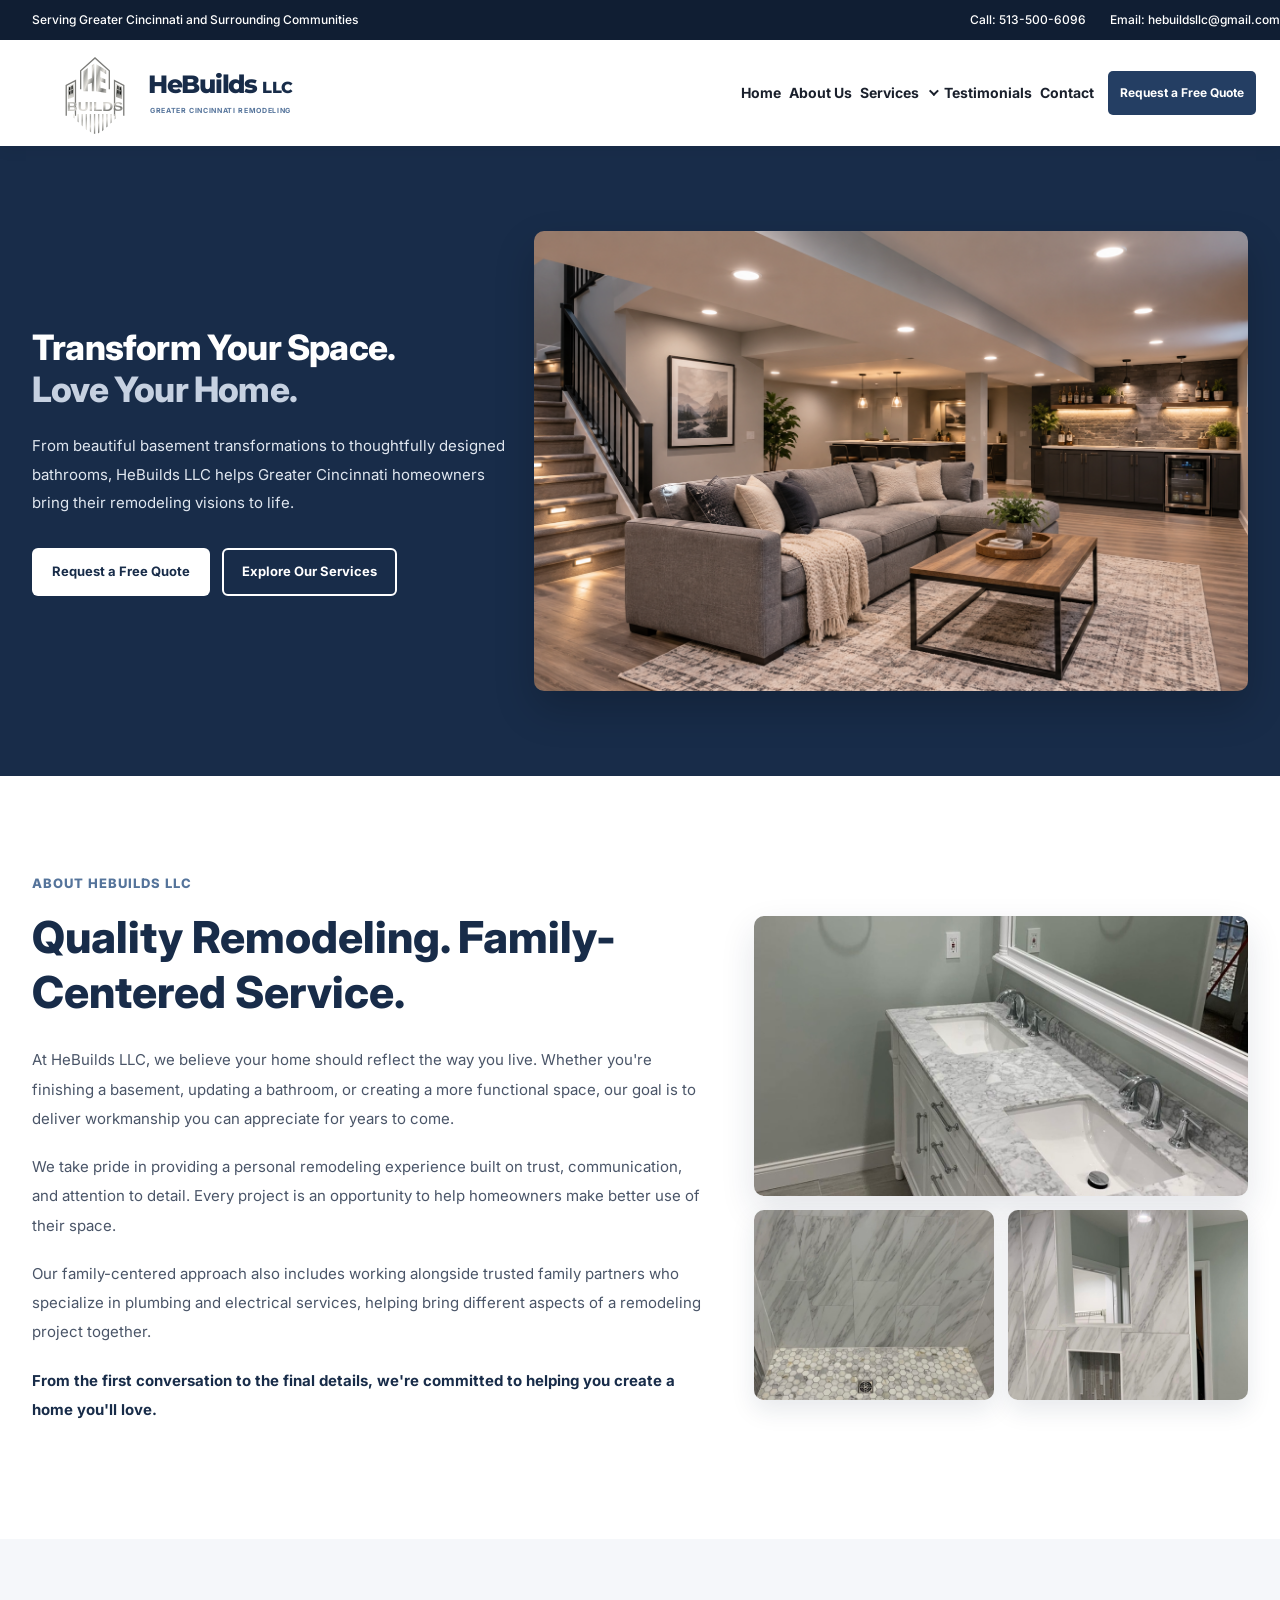
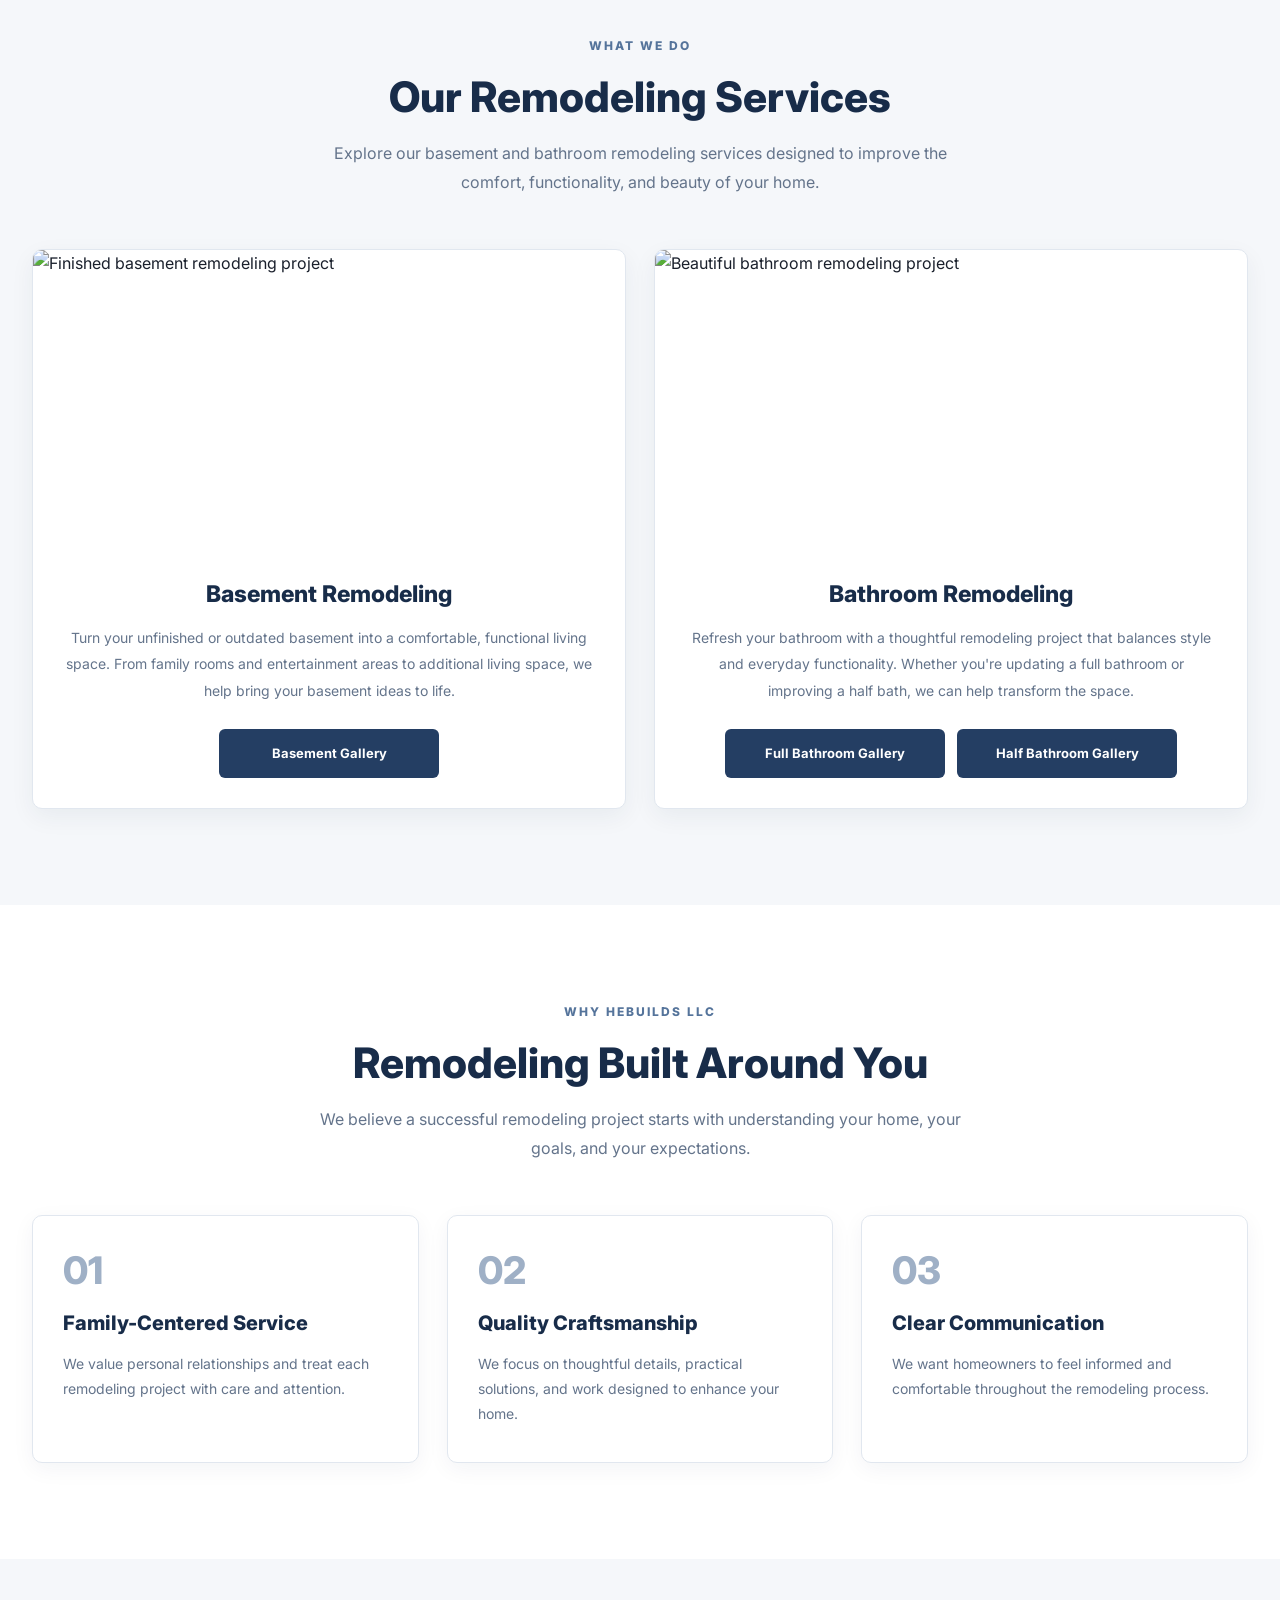
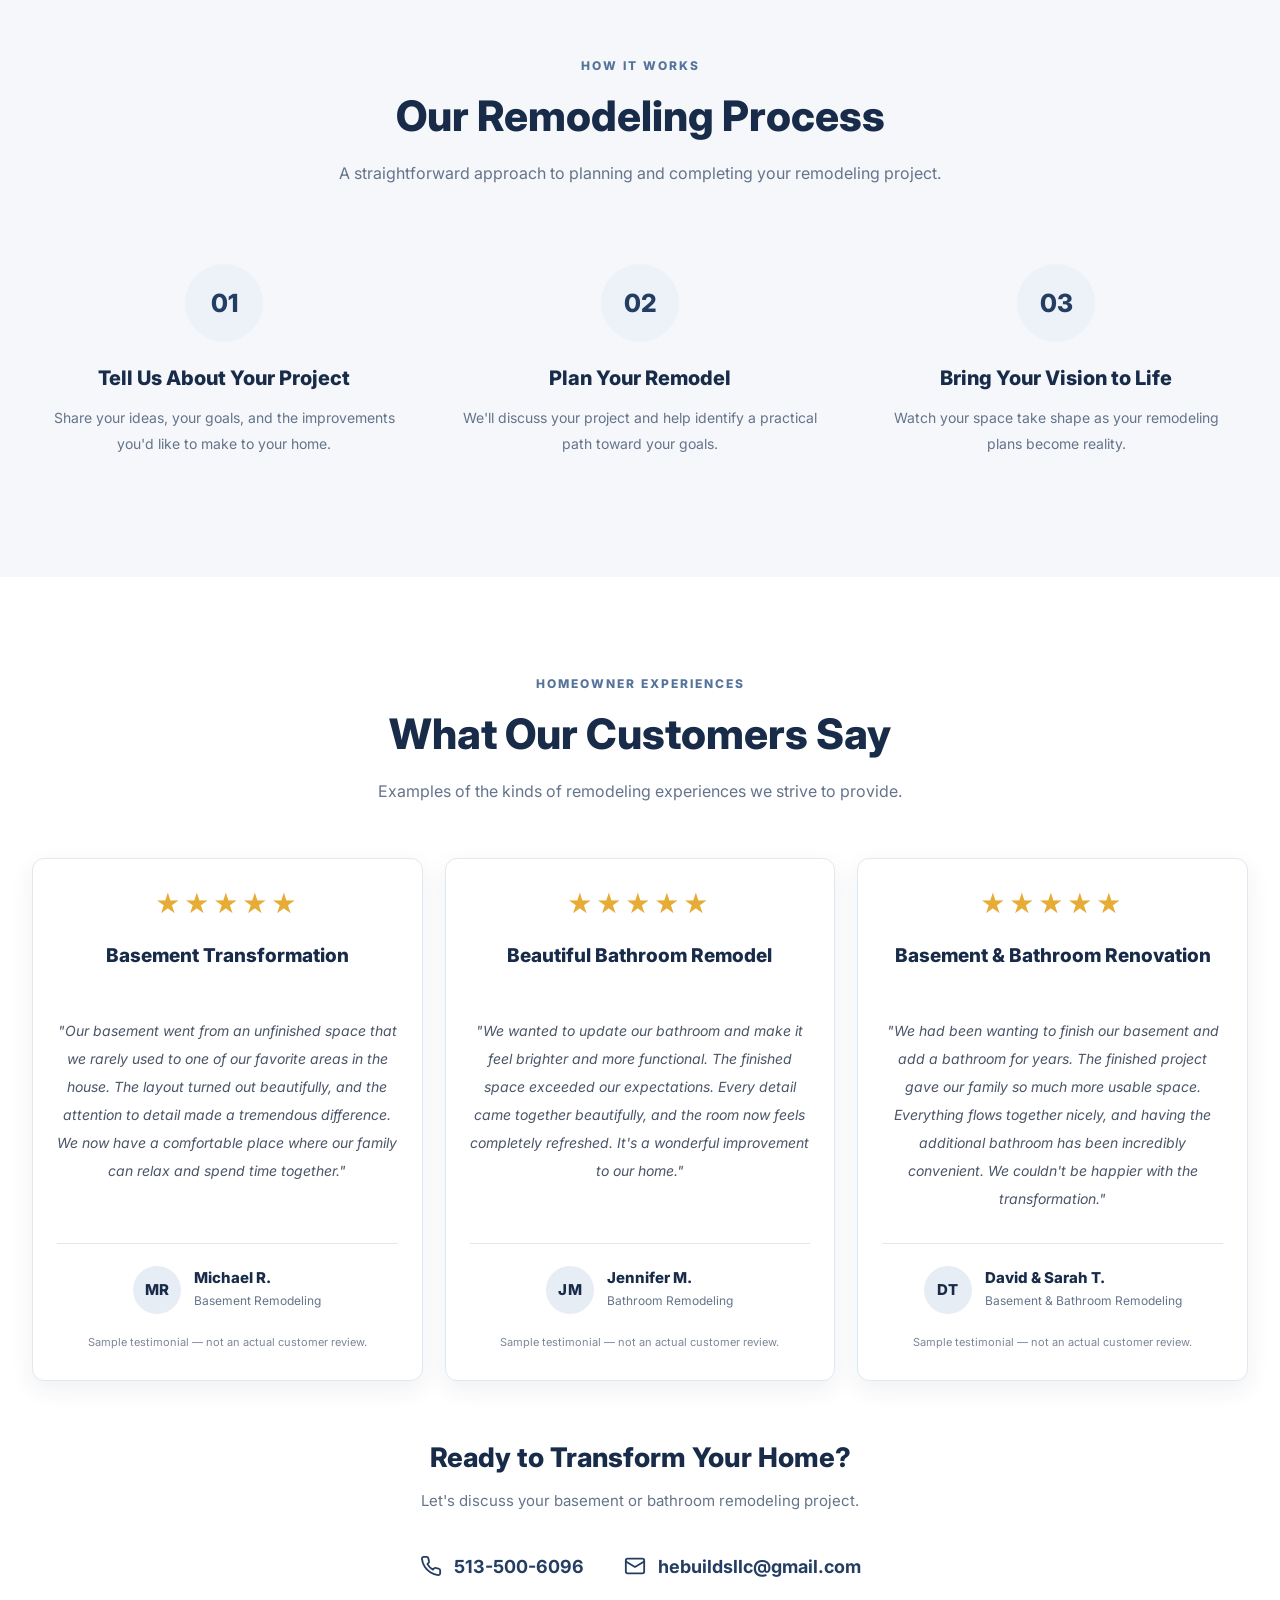
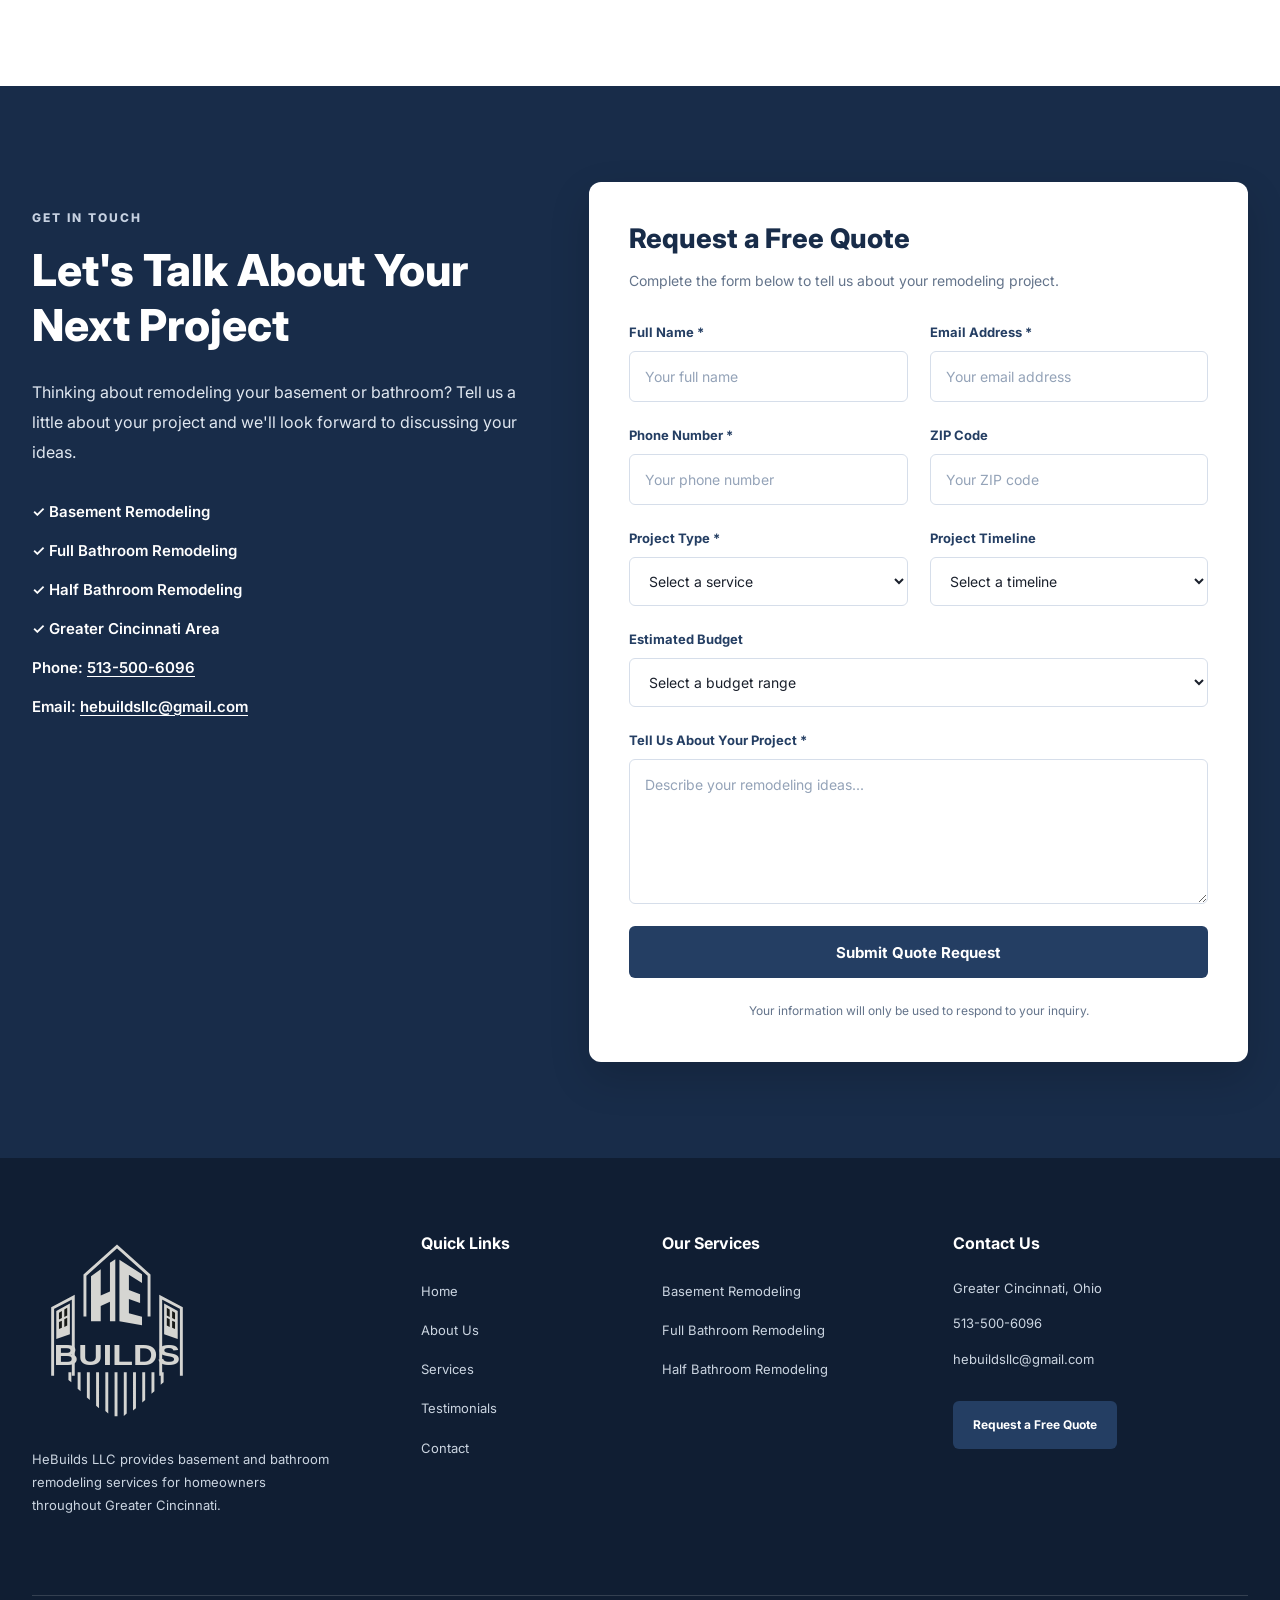
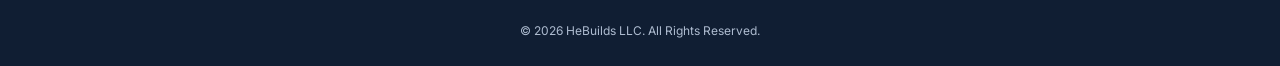
==== index.html @ 562cca17 "initial save for hebuilds llc" ====
<!doctype html>
<html lang="en">
  <head>
    <meta charset="UTF-8" />
    <meta name="viewport" content="width=device-width, initial-scale=1.0" />

    <meta
      name="description"
      content="HeBuilds LLC provides basement remodeling, bathroom remodeling, and home improvement services throughout Greater Cincinnati."
    />

    <title>HeBuilds LLC | Greater Cincinnati Remodeling</title>

    <link rel="stylesheet" href="style.css" />
    <script src="script.js" defer></script>

    <style>
      /* TOP BAR CONTACT INFORMATION */

      .topbar__contact {
        display: flex;
        align-items: center;
        justify-content: flex-end;
        gap: 24px;
        flex-wrap: wrap;
        margin-right: -32px;
      }

      .topbar__contact a {
        color: inherit;
        text-decoration: none;
        white-space: nowrap;
      }

      .topbar__contact a:hover {
        text-decoration: underline;
      }

      @media (max-width: 640px) {
        .topbar__contact {
          justify-content: center;
          gap: 8px 18px;
          margin-right: 0;
        }
      }
    </style>
  </head>

  <body>
    <!-- ========================================
       TOP INFORMATION BAR
    ======================================== -->

    <div class="topbar">
      <div class="row topbar__row">
        <p>Serving Greater Cincinnati and Surrounding Communities</p>

        <div class="topbar__contact">
          <a href="tel:5135006096"> Call: 513-500-6096 </a>

          <a href="mailto:hebuildsllc@gmail.com">
            Email: hebuildsllc@gmail.com
          </a>
        </div>
      </div>
    </div>

    <!-- ========================================
       NAVIGATION
    ======================================== -->

    <section id="landing">
      <nav class="navbar">
        <div class="row nav__row">
          <!-- COMPANY BRANDING -->

          <a
            href="index.html"
            class="nav__brand"
            aria-label="HeBuilds LLC home"
          >
            <img
              class="nav__logo"
              src="assets/logo-metallic.svg"
              alt="HeBuilds LLC logo"
            />

            <span class="nav__brand-text">
              <span class="nav__brand-name">
                HeBuilds
                <span class="nav__brand-llc">LLC</span>
              </span>

              <span class="nav__brand-tagline">
                GREATER CINCINNATI REMODELING
              </span>
            </span>
          </a>

          <!-- DESKTOP LINKS -->

          <ul class="nav__link--list">
            <li class="nav__item">
              <a href="index.html" class="nav__link">Home</a>
            </li>

            <li class="nav__item">
              <a href="about.html" class="nav__link">About Us</a>
            </li>

            <li class="nav__item nav__item--dropdown">
              <a href="index.html#services" class="nav__link">
                Services
                <span class="dropdown__arrow"></span>
              </a>

              <ul class="dropdown__menu">
                <li>
                  <a href="basement.html">Basement Remodeling</a>
                </li>
                <li>
                  <a href="fullbath.html">Full Bathroom Remodeling</a>
                </li>
                <li>
                  <a href="halfbath.html">Half Bathroom Remodeling</a>
                </li>
              </ul>
            </li>

            <li class="nav__item">
              <a href="index.html#testimonials" class="nav__link">
                Testimonials
              </a>
            </li>

            <li class="nav__item">
              <a href="index.html#quote" class="nav__link"> Contact </a>
            </li>

            <li class="nav__item">
              <a href="index.html#quote" class="nav__quote">
                Request a Free Quote
              </a>
            </li>
          </ul>

          <!-- MOBILE MENU BUTTON -->

          <button
            class="btn__menu"
            type="button"
            onclick="openMenu()"
            aria-label="Open navigation menu"
            aria-controls="mobile-menu"
            aria-expanded="false"
          >
            <svg
              xmlns="http://www.w3.org/2000/svg"
              width="28"
              height="28"
              viewBox="0 0 24 24"
              fill="none"
              stroke="currentColor"
              stroke-width="2"
              stroke-linecap="round"
              stroke-linejoin="round"
            >
              <line x1="3" y1="6" x2="21" y2="6"></line>
              <line x1="3" y1="12" x2="21" y2="12"></line>
              <line x1="3" y1="18" x2="21" y2="18"></line>
            </svg>
          </button>
        </div>
      </nav>

      <!-- MOBILE NAVIGATION -->

      <div class="modal" id="mobile-menu">
        <button
          class="btn__menu btn__menu--close"
          type="button"
          onclick="closeMenu()"
          aria-label="Close navigation menu"
        >
          &times;
        </button>

        <div class="modal__links">
          <a href="index.html" class="modal__link" onclick="closeMenu()">
            Home
          </a>

          <a href="about.html" class="modal__link" onclick="closeMenu()">
            About Us
          </a>

          <details class="mobile__dropdown">
            <summary class="modal__link">Services</summary>

            <div class="mobile__submenu">
              <a href="basement.html" onclick="closeMenu()">
                Basement Remodeling
              </a>

              <a href="fullbath.html" onclick="closeMenu()">
                Full Bathroom Remodeling
              </a>

              <a href="halfbath.html" onclick="closeMenu()">
                Half Bathroom Remodeling
              </a>
            </div>
          </details>

          <a
            href="index.html#testimonials"
            class="modal__link"
            onclick="closeMenu()"
          >
            Testimonials
          </a>

          <a href="index.html#quote" class="modal__link" onclick="closeMenu()">
            Contact
          </a>

          <a
            href="index.html#quote"
            class="modal__link modal__link--primary"
            onclick="closeMenu()"
          >
            Request a Free Quote
          </a>
        </div>
      </div>
    </section>

    <main>
      <!-- ========================================
         HERO SECTION
      ======================================== -->

      <section class="hero">
        <div class="container">
          <div class="row hero__row">
            <div class="hero__content">
              <div class="hero__identity">
                <h1>
                  Transform Your Space.
                  <span>Love Your Home.</span>
                </h1>
              </div>

              <p class="hero__description">
                From beautiful basement transformations to thoughtfully designed
                bathrooms, HeBuilds LLC helps Greater Cincinnati homeowners
                bring their remodeling visions to life.
              </p>

              <div class="hero__actions">
                <a href="#quote" class="button button--light">
                  Request a Free Quote
                </a>

                <a href="#services" class="button button--outline-light">
                  Explore Our Services
                </a>
              </div>
            </div>

            <div class="hero__image">
              <img
                src="assets/hero.png"
                alt="Beautifully finished basement with comfortable seating and modern features"
                fetchpriority="high"
              />
            </div>
          </div>
        </div>
      </section>

      <!-- ========================================
         ABOUT US SECTION
      ======================================== -->

      <section id="about" class="about">
        <div class="container">
          <div class="row about__row">
            <div class="about__content">
              <p class="about__subtitle">ABOUT HEBUILDS LLC</p>

              <h2 class="about__title">
                Quality Remodeling. Family-Centered Service.
              </h2>

              <p>
                At HeBuilds LLC, we believe your home should reflect the way you
                live. Whether you're finishing a basement, updating a bathroom,
                or creating a more functional space, our goal is to deliver
                workmanship you can appreciate for years to come.
              </p>

              <p>
                We take pride in providing a personal remodeling experience
                built on trust, communication, and attention to detail. Every
                project is an opportunity to help homeowners make better use of
                their space.
              </p>

              <p>
                Our family-centered approach also includes working alongside
                trusted family partners who specialize in plumbing and
                electrical services, helping bring different aspects of a
                remodeling project together.
              </p>

              <p class="about__closing">
                <strong>
                  From the first conversation to the final details, we're
                  committed to helping you create a home you'll love.
                </strong>
              </p>
            </div>

            <!-- THREE BATHROOM PHOTOS -->

            <div class="about__media">
              <div class="about__image--top">
                <img
                  src="assets/full-bathroom/IMG_2657.PNG"
                  alt="HeBuilds LLC bathroom remodeling project, main view"
                  loading="lazy"
                />
              </div>

              <div class="about__image--bottom">
                <img
                  src="assets/full-bathroom/IMG_2659.PNG"
                  alt="HeBuilds LLC bathroom remodeling project, second view"
                  loading="lazy"
                />

                <img
                  src="assets/full-bathroom/IMG_2660.PNG"
                  alt="HeBuilds LLC bathroom remodeling project, third view"
                  loading="lazy"
                />
              </div>
            </div>
          </div>
        </div>
      </section>

      <!-- ========================================
         SERVICES SECTION
      ======================================== -->

      <section id="services" class="services section--light">
        <div class="container">
          <div class="row">
            <div class="section__heading">
              <p class="section__eyebrow">WHAT WE DO</p>

              <h2>Our Remodeling Services</h2>

              <p>
                Explore our basement and bathroom remodeling services designed
                to improve the comfort, functionality, and beauty of your home.
              </p>
            </div>

            <div class="services__grid">
              <!-- BASEMENT REMODELING -->

              <article class="service__card">
                <img
                  src="assets/basement/img_9451.jpeg"
                  alt="Finished basement remodeling project"
                  loading="lazy"
                />

                <div class="service__card--content">
                  <h3>Basement Remodeling</h3>

                  <p>
                    Turn your unfinished or outdated basement into a
                    comfortable, functional living space. From family rooms and
                    entertainment areas to additional living space, we help
                    bring your basement ideas to life.
                  </p>

                  <div class="service__buttons">
                    <a href="basement.html" class="button button--primary">
                      Basement Gallery
                    </a>
                  </div>
                </div>
              </article>

              <!-- BATHROOM REMODELING -->

              <article class="service__card">
                <img
                  src="assets/full-bathroom/img_0151.jpg"
                  alt="Beautiful bathroom remodeling project"
                  loading="lazy"
                />

                <div class="service__card--content">
                  <h3>Bathroom Remodeling</h3>

                  <p>
                    Refresh your bathroom with a thoughtful remodeling project
                    that balances style and everyday functionality. Whether
                    you're updating a full bathroom or improving a half bath, we
                    can help transform the space.
                  </p>

                  <div class="service__buttons">
                    <a href="fullbath.html" class="button button--primary">
                      Full Bathroom Gallery
                    </a>

                    <a href="halfbath.html" class="button button--primary">
                      Half Bathroom Gallery
                    </a>
                  </div>
                </div>
              </article>
            </div>
          </div>
        </div>
      </section>

      <!-- ========================================
         WHY CHOOSE US
      ======================================== -->

      <section class="benefits">
        <div class="container">
          <div class="row">
            <div class="section__heading">
              <p class="section__eyebrow">WHY HEBUILDS LLC</p>

              <h2>Remodeling Built Around You</h2>

              <p>
                We believe a successful remodeling project starts with
                understanding your home, your goals, and your expectations.
              </p>
            </div>

            <div class="benefits__grid">
              <article class="benefit__card">
                <div class="benefit__number">01</div>

                <h3>Family-Centered Service</h3>

                <p>
                  We value personal relationships and treat each remodeling
                  project with care and attention.
                </p>
              </article>

              <article class="benefit__card">
                <div class="benefit__number">02</div>

                <h3>Quality Craftsmanship</h3>

                <p>
                  We focus on thoughtful details, practical solutions, and work
                  designed to enhance your home.
                </p>
              </article>

              <article class="benefit__card">
                <div class="benefit__number">03</div>

                <h3>Clear Communication</h3>

                <p>
                  We want homeowners to feel informed and comfortable throughout
                  the remodeling process.
                </p>
              </article>
            </div>
          </div>
        </div>
      </section>

      <!-- ========================================
         OUR PROCESS
      ======================================== -->

      <section class="process section--light">
        <div class="container">
          <div class="row">
            <div class="section__heading">
              <p class="section__eyebrow">HOW IT WORKS</p>

              <h2>Our Remodeling Process</h2>

              <p>
                A straightforward approach to planning and completing your
                remodeling project.
              </p>
            </div>

            <div class="process__grid">
              <article class="process__step">
                <div class="process__number">01</div>

                <h3>Tell Us About Your Project</h3>

                <p>
                  Share your ideas, your goals, and the improvements you'd like
                  to make to your home.
                </p>
              </article>

              <article class="process__step">
                <div class="process__number">02</div>

                <h3>Plan Your Remodel</h3>

                <p>
                  We'll discuss your project and help identify a practical path
                  toward your goals.
                </p>
              </article>

              <article class="process__step">
                <div class="process__number">03</div>

                <h3>Bring Your Vision to Life</h3>

                <p>
                  Watch your space take shape as your remodeling plans become
                  reality.
                </p>
              </article>
            </div>
          </div>
        </div>
      </section>

      <!-- ========================================
         TESTIMONIALS
      ======================================== -->

      <section id="testimonials" class="testimonials">
        <div class="container">
          <div class="row">
            <div class="section__heading">
              <p class="section__eyebrow">HOMEOWNER EXPERIENCES</p>

              <h2>What Our Customers Say</h2>

              <p>
                Examples of the kinds of remodeling experiences we strive to
                provide.
              </p>
            </div>

            <div class="testimonials__grid">
              <!-- BASEMENT TESTIMONIAL -->

              <article class="testimonial__card">
                <div class="testimonial__stars" aria-label="Five stars">
                  ★★★★★
                </div>

                <h3>Basement Transformation</h3>

                <p class="testimonial__quote">
                  "Our basement went from an unfinished space that we rarely
                  used to one of our favorite areas in the house. The layout
                  turned out beautifully, and the attention to detail made a
                  tremendous difference. We now have a comfortable place where
                  our family can relax and spend time together."
                </p>

                <div class="testimonial__customer">
                  <div class="testimonial__avatar">MR</div>

                  <div class="testimonial__customer-info">
                    <h4>Michael R.</h4>
                    <p>Basement Remodeling</p>
                  </div>
                </div>

                <p class="testimonial__disclaimer">
                  Sample testimonial — not an actual customer review.
                </p>
              </article>

              <!-- BATHROOM TESTIMONIAL -->

              <article class="testimonial__card">
                <div class="testimonial__stars" aria-label="Five stars">
                  ★★★★★
                </div>

                <h3>Beautiful Bathroom Remodel</h3>

                <p class="testimonial__quote">
                  "We wanted to update our bathroom and make it feel brighter
                  and more functional. The finished space exceeded our
                  expectations. Every detail came together beautifully, and the
                  room now feels completely refreshed. It's a wonderful
                  improvement to our home."
                </p>

                <div class="testimonial__customer">
                  <div class="testimonial__avatar">JM</div>

                  <div class="testimonial__customer-info">
                    <h4>Jennifer M.</h4>
                    <p>Bathroom Remodeling</p>
                  </div>
                </div>

                <p class="testimonial__disclaimer">
                  Sample testimonial — not an actual customer review.
                </p>
              </article>

              <!-- BASEMENT + BATHROOM TESTIMONIAL -->

              <article class="testimonial__card">
                <div class="testimonial__stars" aria-label="Five stars">
                  ★★★★★
                </div>

                <h3>Basement &amp; Bathroom Renovation</h3>

                <p class="testimonial__quote">
                  "We had been wanting to finish our basement and add a bathroom
                  for years. The finished project gave our family so much more
                  usable space. Everything flows together nicely, and having the
                  additional bathroom has been incredibly convenient. We
                  couldn't be happier with the transformation."
                </p>

                <div class="testimonial__customer">
                  <div class="testimonial__avatar">DT</div>

                  <div class="testimonial__customer-info">
                    <h4>David &amp; Sarah T.</h4>
                    <p>Basement &amp; Bathroom Remodeling</p>
                  </div>
                </div>

                <p class="testimonial__disclaimer">
                  Sample testimonial — not an actual customer review.
                </p>
              </article>
            </div>

            <!-- TESTIMONIAL CONTACT AREA -->

            <div class="testimonials__cta">
              <h3>Ready to Transform Your Home?</h3>

              <p>Let's discuss your basement or bathroom remodeling project.</p>

              <div class="testimonials__contact">
                <a
                  href="tel:5135006096"
                  class="testimonials__contact-link"
                  aria-label="Call HeBuilds LLC at 513-500-6096"
                >
                  <svg
                    xmlns="http://www.w3.org/2000/svg"
                    width="22"
                    height="22"
                    viewBox="0 0 24 24"
                    fill="none"
                    stroke="currentColor"
                    stroke-width="2"
                    stroke-linecap="round"
                    stroke-linejoin="round"
                    aria-hidden="true"
                  >
                    <path
                      d="M22 16.92v3a2 2 0 0 1-2.18 2
                    19.79 19.79 0 0 1-8.63-3.07
                    19.5 19.5 0 0 1-6-6
                    19.79 19.79 0 0 1-3.07-8.67
                    A2 2 0 0 1 4.11 2h3
                    a2 2 0 0 1 2 1.72
                    c.12.96.34 1.9.66 2.81
                    a2 2 0 0 1-.45 2.11L8.09 9.91
                    a16 16 0 0 0 6 6l1.27-1.27
                    a2 2 0 0 1 2.11-.45
                    c.91.32 1.85.54 2.81.66
                    A2 2 0 0 1 22 16.92z"
                    ></path>
                  </svg>

                  <span>513-500-6096</span>
                </a>

                <a
                  href="mailto:hebuildsllc@gmail.com"
                  class="testimonials__contact-link"
                  aria-label="Email HeBuilds LLC"
                >
                  <svg
                    xmlns="http://www.w3.org/2000/svg"
                    width="22"
                    height="22"
                    viewBox="0 0 24 24"
                    fill="none"
                    stroke="currentColor"
                    stroke-width="2"
                    stroke-linecap="round"
                    stroke-linejoin="round"
                    aria-hidden="true"
                  >
                    <rect x="2" y="4" width="20" height="16" rx="2"></rect>
                    <path d="m22 7-10 6L2 7"></path>
                  </svg>

                  <span>hebuildsllc@gmail.com</span>
                </a>
              </div>
            </div>
          </div>
        </div>
      </section>

      <!-- ========================================
         REQUEST A FREE QUOTE / CONTACT
      ======================================== -->

      <section id="quote" class="quote">
        <div class="container">
          <div class="row quote__layout">
            <div class="quote__content">
              <p class="section__eyebrow">GET IN TOUCH</p>

              <h2>Let's Talk About Your Next Project</h2>

              <p>
                Thinking about remodeling your basement or bathroom? Tell us a
                little about your project and we'll look forward to discussing
                your ideas.
              </p>

              <div class="quote__highlights">
                <p>✓ Basement Remodeling</p>
                <p>✓ Full Bathroom Remodeling</p>
                <p>✓ Half Bathroom Remodeling</p>
                <p>✓ Greater Cincinnati Area</p>

                <p>
                  Phone:
                  <a href="tel:5135006096">513-500-6096</a>
                </p>

                <p>
                  Email:
                  <a href="mailto:hebuildsllc@gmail.com">
                    hebuildsllc@gmail.com
                  </a>
                </p>
              </div>
            </div>

            <div class="quote__form--wrapper">
              <h3>Request a Free Quote</h3>

              <p>
                Complete the form below to tell us about your remodeling
                project.
              </p>

              <form
                class="quote__form"
                action="https://formsubmit.co/hebuildsllc@gmail.com"
                method="POST"
              >
                <input
                  type="hidden"
                  name="_subject"
                  value="New HeBuilds LLC Website Quote Request"
                />

                <input type="hidden" name="_captcha" value="true" />

                <div class="form__honeypot">
                  <input
                    type="text"
                    name="_honey"
                    tabindex="-1"
                    autocomplete="off"
                  />
                </div>

                <div class="quote__form--grid">
                  <div class="form__group">
                    <label for="full-name">Full Name *</label>

                    <input
                      type="text"
                      id="full-name"
                      name="Full Name"
                      placeholder="Your full name"
                      autocomplete="name"
                      required
                    />
                  </div>

                  <div class="form__group">
                    <label for="email">Email Address *</label>

                    <input
                      type="email"
                      id="email"
                      name="email"
                      placeholder="Your email address"
                      autocomplete="email"
                      required
                    />
                  </div>

                  <div class="form__group">
                    <label for="phone">Phone Number *</label>

                    <input
                      type="tel"
                      id="phone"
                      name="Phone Number"
                      placeholder="Your phone number"
                      autocomplete="tel"
                      required
                    />
                  </div>

                  <div class="form__group">
                    <label for="zip">ZIP Code</label>

                    <input
                      type="text"
                      id="zip"
                      name="ZIP Code"
                      placeholder="Your ZIP code"
                      autocomplete="postal-code"
                    />
                  </div>

                  <div class="form__group">
                    <label for="service">Project Type *</label>

                    <select id="service" name="Project Type" required>
                      <option value="">Select a service</option>
                      <option value="Basement Remodeling">
                        Basement Remodeling
                      </option>
                      <option value="Full Bathroom Remodeling">
                        Full Bathroom Remodeling
                      </option>
                      <option value="Half Bathroom Remodeling">
                        Half Bathroom Remodeling
                      </option>
                      <option value="Basement and Bathroom">
                        Basement and Bathroom
                      </option>
                      <option value="Other">Other</option>
                    </select>
                  </div>

                  <div class="form__group">
                    <label for="timeline">Project Timeline</label>

                    <select id="timeline" name="Project Timeline">
                      <option value="">Select a timeline</option>
                      <option value="As Soon As Possible">
                        As Soon As Possible
                      </option>
                      <option value="Within 1-3 Months">
                        Within 1–3 Months
                      </option>
                      <option value="Within 3-6 Months">
                        Within 3–6 Months
                      </option>
                      <option value="Just Planning">Just Planning</option>
                    </select>
                  </div>
                </div>

                <div class="form__group">
                  <label for="budget">Estimated Budget</label>

                  <select id="budget" name="Estimated Budget">
                    <option value="">Select a budget range</option>
                    <option value="Under $5,000">Under $5,000</option>
                    <option value="$5,000-$10,000">$5,000–$10,000</option>
                    <option value="$10,000-$20,000">$10,000–$20,000</option>
                    <option value="$20,000-$40,000">$20,000–$40,000</option>
                    <option value="$40,000+">$40,000+</option>
                    <option value="Not Sure">Not Sure Yet</option>
                  </select>
                </div>

                <div class="form__group">
                  <label for="message">Tell Us About Your Project *</label>

                  <textarea
                    id="message"
                    name="Project Details"
                    placeholder="Describe your remodeling ideas..."
                    required
                  ></textarea>
                </div>

                <button
                  type="submit"
                  class="button button--primary quote__submit"
                >
                  Submit Quote Request
                </button>

                <p class="quote__privacy">
                  Your information will only be used to respond to your inquiry.
                </p>
              </form>
            </div>
          </div>
        </div>
      </section>
    </main>

    <!-- ========================================
       FOOTER
    ======================================== -->

    <footer>
      <div class="container">
        <div class="row footer__row">
          <!-- COMPANY INFORMATION -->

          <div class="footer__column footer__company">
            <a
              href="index.html"
              class="footer__logo"
              aria-label="HeBuilds LLC home"
            >
              <img src="assets/logo-silver.svg" alt="HeBuilds LLC" />
            </a>

            <p>
              HeBuilds LLC provides basement and bathroom remodeling services
              for homeowners throughout Greater Cincinnati.
            </p>
          </div>

          <!-- QUICK LINKS -->

          <div class="footer__column">
            <h3>Quick Links</h3>

            <ul class="footer__links">
              <li><a href="index.html">Home</a></li>
              <li><a href="about.html">About Us</a></li>
              <li><a href="index.html#services">Services</a></li>
              <li>
                <a href="index.html#testimonials">Testimonials</a>
              </li>
              <li><a href="index.html#quote">Contact</a></li>
            </ul>
          </div>

          <!-- SERVICES -->

          <div class="footer__column">
            <h3>Our Services</h3>

            <ul class="footer__links">
              <li>
                <a href="basement.html">Basement Remodeling</a>
              </li>
              <li>
                <a href="fullbath.html">Full Bathroom Remodeling</a>
              </li>
              <li>
                <a href="halfbath.html">Half Bathroom Remodeling</a>
              </li>
            </ul>
          </div>

          <!-- CONTACT -->

          <div class="footer__column">
            <h3>Contact Us</h3>

            <p>Greater Cincinnati, Ohio</p>

            <p>
              <a href="tel:5135006096">513-500-6096</a>
            </p>

            <p>
              <a href="mailto:hebuildsllc@gmail.com"> hebuildsllc@gmail.com </a>
            </p>

            <a
              href="index.html#quote"
              class="button button--primary footer__button"
            >
              Request a Free Quote
            </a>
          </div>
        </div>

        <div class="row footer__bottom">
          <p>&copy; 2026 HeBuilds LLC. All Rights Reserved.</p>
        </div>
      </div>
    </footer>

    <!-- ========================================
       MOBILE MENU JAVASCRIPT
    ======================================== -->

    <script>
      function openMenu() {
        document.body.classList.add("menu--open");

        const menuButton = document.querySelector(".navbar .btn__menu");

        if (menuButton) {
          menuButton.setAttribute("aria-expanded", "true");
        }
      }

      function closeMenu() {
        document.body.classList.remove("menu--open");

        const menuButton = document.querySelector(".navbar .btn__menu");

        if (menuButton) {
          menuButton.setAttribute("aria-expanded", "false");
        }
      }
    </script>
  </body>
</html>
---- style.css ----
@import url("https://fonts.googleapis.com/css2?family=Inter:wght@300;400;500;600;700;800;900&family=Montserrat:wght@600;700;800;900&display=swap");

/* ========================================
   GLOBAL STYLES
======================================== */

:root {
  --navy: #182c49;
  --navy-light: #243e63;
  --navy-hover: #405a7d;
  --text: #1a202c;
  --muted: #64748b;
  --light: #f5f7fa;
  --white: #ffffff;
  --border: #e1e7ef;
  --silver: #c6d1e1;
}

* {
  margin: 0;
  padding: 0;
  box-sizing: border-box;
}

html {
  scroll-behavior: smooth;
  scroll-padding-top: 85px;
}

body {
  font-family: "Inter", Arial, sans-serif;
  color: var(--text);
  background: var(--white);
  line-height: 1.7;
  overflow-x: hidden;
}

body.menu--open {
  overflow: hidden;
}

a {
  color: inherit;
  text-decoration: none;
}

button,
input,
select,
textarea {
  font: inherit;
}

button {
  cursor: pointer;
}

img {
  display: block;
  max-width: 100%;
}

ul {
  list-style: none;
}

h1,
h2,
h3,
h4 {
  line-height: 1.25;
  font-weight: 800;
}

p {
  line-height: 1.8;
}

section[id] {
  scroll-margin-top: 85px;
}

/* ========================================
   REUSABLE CONTAINERS
======================================== */

.container {
  width: 100%;
  padding: 96px 32px;
}

.row {
  width: 100%;
  max-width: 1280px;
  margin: 0 auto;
}

.section--light {
  background: var(--light);
}

.section__eyebrow {
  color: #55749b;
  font-size: 12px;
  font-weight: 800;
  letter-spacing: 2px;
  text-transform: uppercase;
  margin-bottom: 14px;
}

.section__heading {
  display: flex;
  flex-direction: column;
  align-items: center;
  text-align: center;
  margin-bottom: 52px;
}

.section__heading h2 {
  color: var(--navy);
  font-size: clamp(30px, 3.5vw, 42px);
  margin-bottom: 16px;
}

.section__heading > p:last-child {
  color: var(--muted);
  max-width: 670px;
  font-size: 16px;
}

/* ========================================
   REUSABLE BUTTONS
======================================== */

.button {
  display: inline-flex;
  align-items: center;
  justify-content: center;
  min-height: 48px;
  padding: 14px 26px;
  border: 2px solid transparent;
  border-radius: 6px;
  font-size: 14px;
  font-weight: 700;
  line-height: 1.3;
  text-align: center;
  transition:
    background 250ms ease,
    color 250ms ease,
    border-color 250ms ease,
    transform 250ms ease;
}

.button:hover {
  transform: translateY(-2px);
}

.button--primary {
  background: var(--navy-light);
  color: var(--white);
}

.button--primary:hover {
  background: var(--navy-hover);
}

.button--light {
  background: var(--white);
  color: var(--navy);
}

.button--light:hover {
  background: #e8edf5;
}

.button--outline-light {
  background: transparent;
  color: var(--white);
  border-color: var(--white);
}

.button--outline-light:hover {
  background: var(--white);
  color: var(--navy);
}

/* ========================================
   TOP INFORMATION BAR
======================================== */

.topbar {
  position: relative;
  z-index: 110;
  background: #101e33;
  color: #ffffff;
}

.topbar__row {
  min-height: 40px;
  padding: 8px 32px;
  display: flex;
  justify-content: space-between;
  align-items: center;
  gap: 20px;
}

.topbar p,
.topbar a {
  font-size: 12px;
  font-weight: 500;
  line-height: 1.5;
}

.topbar a {
  color: #dbe6f5;
  transition: color 200ms ease;
}

.topbar a:hover {
  color: #ffffff;
  text-decoration: underline;
}

/* ========================================
   NAVIGATION
======================================== */

#landing {
  position: relative;
  z-index: 100;
}

.navbar {
  position: relative;
  z-index: 100;
  width: 100%;
  background: var(--white);
  box-shadow: 0 3px 16px rgba(0, 0, 0, 0.06);
}

.nav__row {
  width: 100%;
  max-width: none;
  min-height: 120px;
  padding: 12px 32px 12px 62px;
  display: flex;
  align-items: center;
  justify-content: space-between;
  gap: 20px;
}

/* ========================================
   LOGO + COMPANY NAME
======================================== */

.nav__brand {
  display: inline-flex;
  flex-direction: row;
  align-items: center;
  justify-content: flex-start;
  flex-shrink: 0;
  gap: 16px;
  min-width: 0;
  color: var(--navy);
}

.nav__logo {
  display: block;
  width: 100px;
  height: 100px;
  flex-shrink: 0;
  object-fit: contain;
}

.nav__brand-text {
  display: flex;
  flex-direction: column;
  align-items: center;
  justify-content: center;
  min-width: 0;
  text-align: center;
}

.nav__brand-name {
  display: block;
  font-family: "Montserrat", Arial, sans-serif;
  font-size: 32px;
  font-weight: 800;
  line-height: 1.1;
  letter-spacing: -1.3px;
  color: var(--navy);
  white-space: nowrap;
  transition: color 200ms ease;
}

.nav__brand-llc {
  font-size: 21px;
  font-weight: 800;
  letter-spacing: -0.5px;
}

.nav__brand-tagline {
  display: block;
  margin-top: 7px;
  color: #55749b;
  font-family: "Inter", Arial, sans-serif;
  font-size: 9px;
  font-weight: 700;
  line-height: 1.3;
  letter-spacing: 1px;
  text-align: center;
  white-space: nowrap;
}

.nav__brand:hover .nav__brand-name {
  color: var(--navy-hover);
}

/* ========================================
   DESKTOP NAVIGATION LINKS
======================================== */

.nav__link--list {
  display: flex;
  align-items: center;
  justify-content: flex-end;
  gap: 14px;
}

.nav__item {
  position: relative;
  flex-shrink: 0;
}

.nav__item:last-child {
  margin-left: 12px;
}

.nav__link {
  position: relative;
  display: inline-flex;
  align-items: center;
  gap: 7px;
  padding: 12px 0;
  color: var(--text);
  font-size: 17px;
  font-weight: 700;
  white-space: nowrap;
  transition: color 200ms ease;
}

.nav__link:hover {
  color: #7c8ca0;
}

/* ========================================
   THREE-DOT HOVER ANIMATION
======================================== */

.nav__link::before,
.nav__link::after {
  content: "";
  position: absolute;
  bottom: 2px;
  left: 50%;
  width: 6px;
  height: 6px;
  border-radius: 50%;
  background: var(--navy-light);
  opacity: 0;
  pointer-events: none;
}

.nav__link::before {
  z-index: 2;
  transform: translateX(-50%);
  transition: opacity 150ms ease;
}

.nav__link::after {
  z-index: 1;
  transform: translateX(-50%);
  box-shadow:
    0 0 0 var(--navy-light),
    0 0 0 var(--navy-light);
  transition:
    opacity 100ms ease-out,
    box-shadow 100ms ease-out;
}

.nav__link:hover::before,
.nav__link:focus-visible::before {
  opacity: 1;
}

.nav__link:hover::after,
.nav__link:focus-visible::after {
  opacity: 1;
  box-shadow:
    -12px 0 0 var(--navy-light),
    12px 0 0 var(--navy-light);
  transition-delay: 75ms, 75ms;
}

/* ========================================
   SERVICES DROPDOWN
======================================== */

.nav__item--dropdown {
  position: relative;
}

.dropdown__arrow {
  display: inline-block;
  width: 7px;
  height: 7px;
  margin-left: 3px;
  border-right: 2px solid currentColor;
  border-bottom: 2px solid currentColor;
  transform: rotate(45deg) translateY(-2px);
}

.dropdown__menu {
  position: absolute;
  top: 100%;
  left: -18px;
  min-width: 255px;
  padding: 12px 0;
  background: var(--white);
  border: 1px solid var(--border);
  border-radius: 6px;
  box-shadow: 0 12px 30px rgba(24, 44, 73, 0.15);
  opacity: 0;
  visibility: hidden;
  transform: translateY(8px);
  transition:
    opacity 200ms ease,
    transform 200ms ease,
    visibility 200ms ease;
}

.nav__item--dropdown:hover .dropdown__menu,
.nav__item--dropdown:focus-within .dropdown__menu {
  opacity: 1;
  visibility: visible;
  transform: translateY(0);
}

.dropdown__menu a {
  display: block;
  padding: 12px 18px;
  color: var(--text);
  font-size: 13px;
  font-weight: 600;
  transition:
    color 200ms ease,
    background 200ms ease;
}

.dropdown__menu a:hover {
  color: var(--navy);
  background: #edf2f8;
}

/* ========================================
   NAVIGATION QUOTE BUTTON
======================================== */

.nav__quote {
  display: inline-flex;
  align-items: center;
  justify-content: center;
  min-height: 44px;
  padding: 12px 15px;
  border-radius: 5px;
  background: var(--navy-light);
  color: #ffffff;
  font-size: 14px;
  font-weight: 700;
  white-space: nowrap;
  transition:
    background 250ms ease,
    transform 250ms ease;
}

.nav__quote:hover {
  background: var(--navy-hover);
  transform: translateY(-2px);
}

/* ========================================
   MOBILE MENU BUTTON
======================================== */

.btn__menu {
  display: none;
  align-items: center;
  justify-content: center;
  width: 42px;
  height: 42px;
  border: none;
  background: transparent;
  color: var(--navy);
}

.btn__menu svg {
  width: 28px;
  height: 28px;
}

/* ========================================
   MOBILE NAVIGATION PANEL
======================================== */

.modal {
  position: fixed;
  inset: 0;
  z-index: 1000;
  display: flex;
  flex-direction: column;
  align-items: center;
  justify-content: flex-start;
  padding: 100px 24px 40px;
  background: #ffffff;
  overflow-y: auto;
  opacity: 0;
  visibility: hidden;
  transform: translateX(-100%);
  transition:
    transform 350ms ease,
    opacity 300ms ease,
    visibility 350ms ease;
}

.menu--open .modal {
  opacity: 1;
  visibility: visible;
  transform: translateX(0);
}

.btn__menu--close {
  display: flex;
  position: absolute;
  top: 24px;
  right: 18px;
  width: 44px;
  height: 44px;
  font-size: 38px;
  font-weight: 300;
  line-height: 1;
}

.modal__links {
  display: flex;
  flex-direction: column;
  align-items: center;
  gap: 22px;
  width: 100%;
  max-width: 380px;
}

.modal__link {
  display: block;
  width: 100%;
  padding: 10px;
  color: var(--text);
  font-size: 20px;
  font-weight: 700;
  text-align: center;
  transition: color 200ms ease;
}

.modal__link:hover {
  color: var(--navy-hover);
}

.modal__link--primary {
  width: auto;
  min-width: 220px;
  margin-top: 10px;
  padding: 15px 25px;
  background: var(--navy-light);
  color: #ffffff;
  border-radius: 6px;
  font-size: 16px;
}

.modal__link--primary:hover {
  color: #ffffff;
  background: var(--navy-hover);
}

.mobile__dropdown {
  width: 100%;
  text-align: center;
}

.mobile__dropdown summary {
  cursor: pointer;
  list-style: none;
}

.mobile__dropdown summary::-webkit-details-marker {
  display: none;
}

.mobile__submenu {
  display: flex;
  flex-direction: column;
  gap: 12px;
  padding: 10px 0 15px;
}

.mobile__submenu a {
  color: var(--navy-light);
  font-size: 15px;
  font-weight: 600;
}

/* ========================================
   HERO SECTION
   40% TEXT / 60% IMAGE
======================================== */

.hero {
  position: relative;
  background: var(--navy);
  color: #ffffff;
  overflow: hidden;
}

.hero .container {
  padding-top: 85px;
  padding-bottom: 85px;
}

.hero__row {
  display: grid;
  grid-template-columns: minmax(0, 2fr) minmax(0, 3fr);
  align-items: center;
  gap: 32px;
}

.hero__content {
  width: 100%;
  min-width: 0;
}

.hero__identity {
  display: flex;
  flex-direction: column;
  align-items: flex-start;
  margin-bottom: 22px;
}

.hero__identity h1 {
  color: #ffffff;
  font-size: clamp(30px, 3vw, 45px);
  line-height: 1.2;
  letter-spacing: -0.8px;
  margin-bottom: 0;
}

.hero__identity h1 span {
  display: block;
  color: var(--silver);
}

.hero__description {
  max-width: 480px;
  color: #e0e7f0;
  font-size: 16px;
  line-height: 1.9;
  margin-bottom: 30px;
}

.hero__actions {
  display: flex;
  flex-wrap: wrap;
  gap: 12px;
}

.hero__actions .button {
  padding: 13px 18px;
  font-size: 13px;
}

.hero__image {
  width: 100%;
  min-width: 0;
}

.hero__image img {
  display: block;
  width: 100%;
  height: 500px;
  object-fit: cover;
  object-position: center;
  border-radius: 10px;
  box-shadow: 0 18px 40px rgba(0, 0, 0, 0.2);
}

/* ========================================
   ABOUT US SECTION
======================================== */

.about__row {
  display: flex;
  align-items: center;
  gap: 70px;
}

.about__content {
  flex: 1 1 55%;
  min-width: 0;
}

.about__subtitle {
  color: #55749b;
  font-size: 13px;
  font-weight: 800;
  letter-spacing: 1px;
  text-transform: uppercase;
  margin-bottom: 15px;
}

.about__title {
  color: var(--navy);
  font-size: clamp(32px, 3.8vw, 44px);
  margin-bottom: 25px;
}

.about__content > p:not(.about__subtitle) {
  color: #4a5568;
  font-size: 15px;
  line-height: 1.95;
  margin-bottom: 19px;
}

.about__content .about__closing {
  color: var(--navy);
  margin-bottom: 28px;
}

.about__closing strong {
  color: var(--navy);
  font-weight: 700;
}

/* ========================================
   NEW ABOUT PHOTO GRID
   ONE TOP / TWO BOTTOM
======================================== */

.about__media {
  flex: 1 1 40%;
  min-width: 0;
  display: flex;
  flex-direction: column;
  gap: 14px;
}

/* Top image spans the full photo column. */

.about__image--top {
  width: 100%;
  overflow: hidden;
  border-radius: 10px;
  box-shadow: 0 14px 35px rgba(24, 44, 73, 0.12);
}

.about__image--top img {
  display: block;
  width: 100%;
  height: 300px;
  object-fit: cover;
  object-position: center;
  transition: transform 350ms ease;
}

/* Bottom images are two equal columns. */

.about__image--bottom {
  display: grid;
  grid-template-columns: repeat(2, minmax(0, 1fr));
  gap: 14px;
  width: 100%;
}

.about__image--bottom img {
  display: block;
  width: 100%;
  height: 210px;
  object-fit: cover;
  object-position: center;
  border-radius: 10px;
  box-shadow: 0 10px 25px rgba(24, 44, 73, 0.1);
  transition: transform 350ms ease;
}

/* Subtle hover effect on desktop. */

.about__image--top:hover img {
  transform: scale(1.025);
}

.about__image--bottom img:hover {
  transform: translateY(-3px);
}

/* ========================================
   SERVICES SECTION
======================================== */

.services__grid {
  display: grid;
  grid-template-columns: repeat(2, minmax(0, 1fr));
  gap: 28px;
}

.service__card {
  display: flex;
  flex-direction: column;
  overflow: hidden;
  background: #ffffff;
  border: 1px solid var(--border);
  border-radius: 10px;
  box-shadow: 0 8px 25px rgba(24, 44, 73, 0.06);
  transition:
    transform 250ms ease,
    box-shadow 250ms ease;
}

.service__card:hover {
  transform: translateY(-6px);
  box-shadow: 0 16px 35px rgba(24, 44, 73, 0.12);
}

.service__card > img {
  width: 100%;
  height: 300px;
  object-fit: cover;
}

.service__card--content {
  display: flex;
  flex-direction: column;
  align-items: center;
  flex: 1;
  padding: 30px;
  text-align: center;
}

.service__card h3 {
  width: 100%;
  color: var(--navy);
  font-size: 23px;
  margin-bottom: 16px;
  text-align: center;
}

.service__card p {
  width: 100%;
  color: var(--muted);
  font-size: 14px;
  line-height: 1.9;
  margin-bottom: 25px;
  flex: 1;
  text-align: center;
}

.service__buttons {
  display: flex;
  flex-wrap: wrap;
  align-items: center;
  justify-content: center;
  gap: 12px;
  width: 100%;
}

.service__buttons .button {
  flex: 0 1 220px;
  width: 220px;
  max-width: 100%;
  min-width: 0;
  padding: 14px 12px;
  font-size: 13px;
  white-space: normal;
  text-align: center;
}

/* ========================================
   WHY CHOOSE HEBUILDS
======================================== */

.benefits__grid {
  display: grid;
  grid-template-columns: repeat(3, minmax(0, 1fr));
  gap: 28px;
}

.benefit__card {
  padding: 35px 30px;
  background: #ffffff;
  border: 1px solid var(--border);
  border-radius: 10px;
  box-shadow: 0 6px 22px rgba(24, 44, 73, 0.05);
}

.benefit__number {
  color: #9fb0c6;
  font-size: 38px;
  font-weight: 800;
  line-height: 1;
  margin-bottom: 22px;
}

.benefit__card h3 {
  color: var(--navy);
  font-size: 20px;
  margin-bottom: 15px;
}

.benefit__card p {
  color: var(--muted);
  font-size: 14px;
}

/* ========================================
   REMODELING PROCESS
======================================== */

.process__grid {
  display: grid;
  grid-template-columns: repeat(3, minmax(0, 1fr));
  gap: 32px;
}

.process__step {
  text-align: center;
  padding: 25px 15px;
}

.process__number {
  display: flex;
  align-items: center;
  justify-content: center;
  width: 78px;
  height: 78px;
  margin: 0 auto 24px;
  background: #edf2f8;
  color: var(--navy-light);
  border-radius: 50%;
  font-size: 25px;
  font-weight: 800;
}

.process__step h3 {
  color: var(--navy);
  font-size: 20px;
  margin-bottom: 14px;
}

.process__step p {
  color: var(--muted);
  font-size: 14px;
}

/* ========================================
   TESTIMONIALS SECTION
======================================== */

.testimonials__grid {
  display: grid;
  grid-template-columns: repeat(3, minmax(0, 1fr));
  align-items: stretch;
  gap: 28px;
}

.testimonial__card {
  display: flex;
  flex-direction: column;
  min-width: 0;
  padding: 36px 30px;
  background: #ffffff;
  border: 1px solid var(--border);
  border-radius: 12px;
  box-shadow: 0 8px 25px rgba(24, 44, 73, 0.07);
  transition:
    transform 250ms ease,
    box-shadow 250ms ease;
}

.testimonial__card:hover {
  transform: translateY(-6px);
  box-shadow: 0 16px 35px rgba(24, 44, 73, 0.13);
}

.testimonial__stars {
  color: #e6ac35;
  font-size: 25px;
  letter-spacing: 3px;
  line-height: 1.2;
  margin-bottom: 24px;
  text-align: center;
}

.testimonial__card h3 {
  min-height: 54px;
  color: var(--navy);
  font-size: 19px;
  font-weight: 800;
  line-height: 1.4;
  margin-bottom: 20px;
  text-align: center;
}

.testimonial__quote {
  flex: 1;
  color: #4a5568;
  font-size: 14px;
  line-height: 2;
  margin-bottom: 30px;
  text-align: center;
  font-style: italic;
}

.testimonial__customer {
  display: flex;
  align-items: center;
  justify-content: center;
  gap: 13px;
  padding-top: 22px;
  border-top: 1px solid var(--border);
}

.testimonial__avatar {
  display: flex;
  align-items: center;
  justify-content: center;
  width: 48px;
  height: 48px;
  flex-shrink: 0;
  border-radius: 50%;
  background: #e7edf5;
  color: var(--navy);
  font-size: 15px;
  font-weight: 800;
  letter-spacing: 0.5px;
}

.testimonial__customer-info {
  min-width: 0;
  text-align: left;
}

.testimonial__customer-info h4 {
  color: var(--navy);
  font-size: 15px;
  font-weight: 800;
  margin-bottom: 4px;
}

.testimonial__customer-info p {
  color: var(--muted);
  font-size: 12px;
  line-height: 1.5;
}

.testimonial__disclaimer {
  color: #7b8798;
  font-size: 11px;
  line-height: 1.5;
  text-align: center;
  margin-top: 20px;
}

/* ========================================
   TESTIMONIAL CONTACT AREA
======================================== */

.testimonials__cta {
  display: flex;
  flex-direction: column;
  align-items: center;
  justify-content: center;
  margin-top: 60px;
  text-align: center;
}

.testimonials__cta h3 {
  color: var(--navy);
  font-size: 27px;
  margin-bottom: 12px;
}

.testimonials__cta > p {
  color: var(--muted);
  font-size: 15px;
  margin-bottom: 24px;
}

.testimonials__contact {
  display: flex;
  align-items: center;
  justify-content: center;
  flex-wrap: wrap;
  gap: 18px 40px;
  width: 100%;
  margin-top: 5px;
}

.testimonials__contact-link {
  display: inline-flex;
  align-items: center;
  justify-content: center;
  gap: 12px;
  min-width: 0;
  padding: 10px 0;
  color: var(--navy-light);
  font-size: 18px;
  font-weight: 700;
  line-height: 1.5;
  overflow-wrap: anywhere;
  transition:
    color 200ms ease,
    transform 200ms ease;
}

.testimonials__contact-link svg {
  width: 22px;
  height: 22px;
  flex-shrink: 0;
  color: var(--navy-light);
  transition: color 200ms ease;
}

.testimonials__contact-link:hover {
  color: var(--navy-hover);
  transform: translateY(-2px);
}

.testimonials__contact-link:hover svg {
  color: var(--navy-hover);
}

.testimonials__contact-link span {
  text-decoration: underline;
  text-decoration-color: transparent;
  text-underline-offset: 5px;
  transition: text-decoration-color 200ms ease;
}

.testimonials__contact-link:hover span {
  text-decoration-color: currentColor;
}

/* ========================================
   REQUEST A FREE QUOTE
======================================== */

.quote {
  background: var(--navy);
  color: #ffffff;
}

.quote__layout {
  display: grid;
  grid-template-columns: minmax(0, 0.85fr) minmax(0, 1.15fr);
  align-items: start;
  gap: 70px;
}

.quote__content {
  padding-top: 25px;
}

.quote__content .section__eyebrow {
  color: var(--silver);
}

.quote__content h2 {
  color: #ffffff;
  font-size: clamp(32px, 3.5vw, 44px);
  margin-bottom: 24px;
}

.quote__content > p:not(.section__eyebrow) {
  color: #e0e7f0;
  font-size: 16px;
  line-height: 1.9;
  margin-bottom: 30px;
}

.quote__highlights {
  display: flex;
  flex-direction: column;
  gap: 12px;
}

.quote__highlights p {
  color: #ffffff;
  font-size: 15px;
  font-weight: 600;
}

.quote__highlights a {
  color: #ffffff;
  text-decoration: underline;
  text-underline-offset: 3px;
}

.quote__highlights a:hover {
  color: var(--silver);
}

.quote__form--wrapper {
  padding: 40px;
  background: #ffffff;
  color: var(--text);
  border-radius: 12px;
  box-shadow: 0 16px 40px rgba(0, 0, 0, 0.16);
}

.quote__form--wrapper h3 {
  color: var(--navy);
  font-size: 27px;
  margin-bottom: 12px;
}

.quote__form--wrapper > p {
  color: var(--muted);
  font-size: 14px;
  margin-bottom: 28px;
}

.quote__form {
  display: flex;
  flex-direction: column;
  gap: 22px;
}

.quote__form--grid {
  display: grid;
  grid-template-columns: repeat(2, minmax(0, 1fr));
  gap: 22px;
}

.form__group {
  display: flex;
  flex-direction: column;
  gap: 8px;
  min-width: 0;
}

.form__group label {
  color: var(--navy-light);
  font-size: 13px;
  font-weight: 700;
}

.form__group input,
.form__group select,
.form__group textarea {
  display: block;
  width: 100%;
  min-width: 0;
  padding: 14px 15px;
  background: #ffffff;
  color: var(--text);
  border: 1px solid #d6deea;
  border-radius: 6px;
  font-family: inherit;
  font-size: 14px;
  line-height: 1.5;
  outline: none;
  transition:
    border-color 200ms ease,
    box-shadow 200ms ease;
}

.form__group input:focus,
.form__group select:focus,
.form__group textarea:focus {
  border-color: var(--navy-light);
  box-shadow: 0 0 0 3px rgba(36, 62, 99, 0.1);
}

.form__group textarea {
  min-height: 145px;
  resize: vertical;
}

.form__group input::placeholder,
.form__group textarea::placeholder {
  color: #94a3b8;
}

.quote__submit {
  width: 100%;
  min-height: 52px;
  border: none;
  font-size: 15px;
}

.quote__privacy {
  color: var(--muted);
  font-size: 12px;
  text-align: center;
}

.form__honeypot {
  display: none !important;
}

/* ========================================
   FOOTER
======================================== */

footer {
  background: #101e33;
  color: #ffffff;
}

footer .container {
  padding-top: 75px;
  padding-bottom: 25px;
}

.footer__row {
  display: grid;
  grid-template-columns:
    minmax(0, 1.4fr)
    minmax(0, 0.8fr)
    minmax(0, 1fr)
    minmax(0, 1.2fr);
  gap: 45px;
  align-items: start;
}

.footer__column {
  min-width: 0;
}

.footer__logo {
  display: inline-block;
  margin-bottom: 22px;
}

.footer__logo img {
  width: 170px;
  height: auto;
  object-fit: contain;
}

.footer__company p {
  max-width: 300px;
  color: #cbd5e1;
  font-size: 13px;
  line-height: 1.9;
}

.footer__column h3 {
  color: #ffffff;
  font-size: 16px;
  font-weight: 700;
  margin-bottom: 24px;
}

.footer__links {
  display: flex;
  flex-direction: column;
  gap: 12px;
}

.footer__links a,
.footer__column > p,
.footer__column > p a {
  color: #cbd5e1;
  font-size: 13px;
  line-height: 1.8;
  transition: color 200ms ease;
}

.footer__links a:hover,
.footer__column > p a:hover {
  color: #ffffff;
  text-decoration: underline;
}

.footer__column > p {
  margin-bottom: 12px;
}

.footer__button {
  margin-top: 18px;
  font-size: 12px;
  padding: 13px 18px;
}

.footer__bottom {
  margin-top: 65px;
  padding-top: 24px;
  border-top: 1px solid rgba(255, 255, 255, 0.15);
  text-align: center;
}

.footer__bottom p {
  color: #aebcd0;
  font-size: 12px;
}

/* ========================================
   RESPONSIVE - 1400PX
======================================== */

@media (max-width: 1400px) {

  .nav__row {
    min-height: 105px;
    padding: 12px 24px 12px 54px;
    gap: 14px;
  }

  .nav__logo {
    width: 82px;
    height: 82px;
  }

  .nav__brand {
    gap: 12px;
  }

  .nav__brand-name {
    font-size: 28px;
  }

  .nav__brand-llc {
    font-size: 18px;
  }

  .nav__brand-tagline {
    font-size: 8px;
    letter-spacing: 0.8px;
  }

  .nav__link--list {
    gap: 10px;
  }

  .nav__item:last-child {
    margin-left: 6px;
  }

  .nav__link {
    font-size: 15px;
  }

  .nav__quote {
    font-size: 12px;
    padding: 11px 12px;
  }

}

/* ========================================
   RESPONSIVE - 1280PX
======================================== */

@media (max-width: 1280px) {

  .nav__row {
    gap: 10px;
  }

  .nav__logo {
    width: 82px;
    height: 82px;
  }

  .nav__brand-name {
    font-size: 25px;
  }

  .nav__brand-llc {
    font-size: 16px;
  }

  .nav__brand-tagline {
    font-size: 7px;
    letter-spacing: 0.65px;
  }

  .nav__link--list {
    gap: 8px;
  }

  .nav__link {
    font-size: 14px;
  }

  .hero__row {
    gap: 26px;
  }

  .hero__identity h1 {
    font-size: 35px;
  }

  .hero__description {
    font-size: 15px;
  }

  .hero__image img {
    height: 460px;
  }

  .about__row {
    gap: 45px;
  }

  .about__image--top img {
    height: 280px;
  }

  .about__image--bottom img {
    height: 190px;
  }

  .testimonials__grid {
    gap: 22px;
  }

  .testimonial__card {
    padding: 30px 24px;
  }

}

/* ========================================
   RESPONSIVE - 1100PX
======================================== */

@media (max-width: 1100px) {

  .nav__row {
    min-height: 90px;
    padding: 12px 28px;
  }

  .nav__logo {
    width: 70px;
    height: 70px;
  }

  .nav__brand-name {
    font-size: 29px;
  }

  .nav__brand-llc {
    font-size: 19px;
  }

  .nav__brand-tagline {
    font-size: 9px;
    letter-spacing: 0.85px;
  }

  .nav__link--list {
    display: none;
  }

  .btn__menu {
    display: flex;
    margin-left: auto;
  }

}

/* ========================================
   RESPONSIVE - 1024PX
======================================== */

@media (max-width: 1024px) {

  .container {
    padding: 80px 28px;
  }

  .hero__row {
    grid-template-columns: 1fr;
    gap: 45px;
  }

  .hero__content {
    width: 100%;
    max-width: 760px;
    margin: 0 auto;
    text-align: center;
  }

  .hero__identity {
    align-items: center;
    text-align: center;
  }

  .hero__identity h1 {
    font-size: 40px;
  }

  .hero__description {
    max-width: 650px;
    margin-left: auto;
    margin-right: auto;
  }

  .hero__actions {
    justify-content: center;
  }

  .hero__image {
    width: 100%;
    max-width: 760px;
    margin: 0 auto;
  }

  .hero__image img {
    height: auto;
    max-height: 480px;
  }

  /* ABOUT: PHOTOS ABOVE TEXT ON TABLETS */

  .about__row {
    flex-direction: column-reverse;
    gap: 40px;
  }

  .about__content,
  .about__media {
    width: 100%;
    max-width: 800px;
  }

  .about__media {
    flex: 0 1 auto;
    gap: 14px;
  }

  .about__image--top img {
    height: 350px;
  }

  .about__image--bottom img {
    height: 250px;
  }

  .services__grid {
    gap: 20px;
  }

  .service__card > img {
    height: 250px;
  }

  .service__card--content {
    padding: 24px;
  }

  .service__card h3 {
    font-size: 20px;
  }

  .service__buttons {
    flex-direction: column;
    align-items: center;
  }

  .service__buttons .button {
    width: 220px;
    max-width: 100%;
    flex: 0 0 auto;
  }

  .benefits__grid {
    gap: 20px;
  }

  .benefit__card {
    padding: 28px 22px;
  }

  .testimonials__grid {
    grid-template-columns: repeat(2, minmax(0, 1fr));
    max-width: 850px;
    gap: 22px;
  }

  .testimonial__card:last-child {
    grid-column: 1 / -1;
    width: 100%;
    max-width: 415px;
    justify-self: center;
  }

  .quote__layout {
    grid-template-columns: 1fr;
    gap: 40px;
    max-width: 800px;
  }

  .quote__content {
    padding-top: 0;
    text-align: center;
  }

  .quote__highlights {
    align-items: center;
  }

  .footer__row {
    grid-template-columns: repeat(2, minmax(0, 1fr));
    gap: 45px;
  }

}

/* ========================================
   RESPONSIVE - 768PX
======================================== */

@media (max-width: 768px) {

  .container {
    padding: 75px 24px;
  }

  .topbar__row {
    justify-content: center;
    flex-wrap: wrap;
    text-align: center;
    gap: 5px 18px;
  }

  .topbar p,
  .topbar a {
    font-size: 11px;
  }

  .nav__row {
    padding: 12px 24px;
  }

  .hero .container {
    padding-top: 75px;
    padding-bottom: 75px;
  }

  .hero__identity h1 {
    font-size: 35px;
  }

  .hero__description {
    font-size: 16px;
  }

  .about__content {
    text-align: center;
  }

  .about__content > p {
    text-align: center;
  }

  .about__image--top img {
    height: 300px;
  }

  .about__image--bottom img {
    height: 210px;
  }

  .services__grid {
    grid-template-columns: 1fr;
    max-width: 600px;
  }

  .service__card > img {
    height: 300px;
  }

  .service__card--content {
    align-items: center;
    text-align: center;
  }

  .service__buttons {
    align-items: center;
    justify-content: center;
  }

  .service__buttons .button {
    width: 220px;
    max-width: 100%;
  }

  .benefits__grid {
    grid-template-columns: 1fr;
    max-width: 600px;
  }

  .benefit__card {
    text-align: center;
  }

  .process__grid {
    grid-template-columns: 1fr;
    max-width: 550px;
    gap: 10px;
  }

  .process__step {
    padding: 20px;
  }

  .testimonials__grid {
    grid-template-columns: 1fr;
    max-width: 550px;
    gap: 24px;
  }

  .testimonial__card {
    padding: 35px 30px;
  }

  .testimonial__card:last-child {
    grid-column: auto;
    max-width: none;
  }

  .testimonial__card h3 {
    min-height: 0;
  }

  .testimonials__cta {
    margin-top: 50px;
  }

  .testimonials__contact {
    gap: 12px 30px;
  }

  .testimonials__contact-link {
    font-size: 17px;
  }

  .quote__form--wrapper {
    padding: 35px 28px;
  }

}

/* ========================================
   RESPONSIVE - 640PX
======================================== */

@media (max-width: 640px) {

  html {
    scroll-padding-top: 70px;
  }

  section[id] {
    scroll-margin-top: 70px;
  }

  .container {
    padding: 65px 20px;
  }

  .topbar__row {
    padding: 9px 16px;
  }

  .topbar p,
  .topbar a {
    font-size: 10px;
  }

  .nav__row {
    min-height: 75px;
    padding: 10px 20px;
  }

  .nav__brand {
    gap: 8px;
  }

  .nav__logo {
    width: 48px;
    height: 48px;
  }

  .nav__brand-name {
    font-size: 22px;
    letter-spacing: -1px;
  }

  .nav__brand-llc {
    font-size: 14px;
  }

  .nav__brand-tagline {
    font-size: 6.5px;
    letter-spacing: 0.45px;
    margin-top: 5px;
  }

  .btn__menu {
    width: 38px;
    height: 38px;
  }

  .modal {
    padding-top: 90px;
  }

  .modal__links {
    gap: 16px;
  }

  .modal__link {
    font-size: 18px;
  }

  .hero .container {
    padding-top: 65px;
    padding-bottom: 65px;
  }

  .hero__row {
    gap: 35px;
  }

  .hero__identity {
    align-items: center;
    text-align: center;
    margin-bottom: 20px;
  }

  .hero__identity h1 {
    font-size: 30px;
    letter-spacing: -0.5px;
  }

  .hero__description {
    font-size: 15px;
    line-height: 1.85;
  }

  .hero__actions {
    flex-direction: column;
    align-items: stretch;
    gap: 12px;
  }

  .hero__actions .button {
    width: 100%;
  }

  .hero__image img {
    max-height: 330px;
  }

  .section__heading {
    margin-bottom: 38px;
  }

  .section__heading h2 {
    font-size: 30px;
  }

  .section__heading > p:last-child {
    font-size: 14px;
  }

  .about__title {
    font-size: 32px;
  }

  .about__subtitle {
    font-size: 11px;
  }

  .about__content > p:not(.about__subtitle) {
    font-size: 14px;
  }

  /* MOBILE ABOUT PHOTO ARRANGEMENT */

  .about__media {
    gap: 10px;
  }

  .about__image--top img {
    height: 240px;
  }

  .about__image--bottom {
    gap: 10px;
  }

  .about__image--bottom img {
    height: 150px;
  }

  .service__card > img {
    height: 220px;
  }

  .service__card--content {
    padding: 26px 22px;
  }

  .service__card h3 {
    font-size: 22px;
  }

  .service__card p {
    font-size: 14px;
  }

  .service__buttons {
    flex-direction: column;
    align-items: center;
    gap: 12px;
  }

  .service__buttons .button {
    width: 220px;
    max-width: 100%;
    flex: 0 0 auto;
    font-size: 13px;
    padding: 14px 12px;
  }

  .benefit__card {
    padding: 30px 24px;
  }

  .testimonials__grid {
    gap: 20px;
  }

  .testimonial__card {
    padding: 30px 22px;
  }

  .testimonial__stars {
    font-size: 23px;
    margin-bottom: 20px;
  }

  .testimonial__card h3 {
    font-size: 19px;
    margin-bottom: 18px;
  }

  .testimonial__quote {
    font-size: 14px;
    line-height: 1.9;
    margin-bottom: 26px;
  }

  .testimonial__customer {
    gap: 12px;
  }

  .testimonial__avatar {
    width: 45px;
    height: 45px;
  }

  .testimonials__cta {
    margin-top: 45px;
  }

  .testimonials__cta h3 {
    font-size: 24px;
  }

  .testimonials__cta > p {
    font-size: 14px;
  }

  .testimonials__contact {
    flex-direction: column;
    align-items: center;
    gap: 10px;
    margin-top: 5px;
  }

  .testimonials__contact-link {
    width: 100%;
    max-width: 100%;
    padding: 9px 0;
    font-size: 16px;
    gap: 10px;
  }

  .testimonials__contact-link svg {
    width: 20px;
    height: 20px;
  }

  .quote__content h2 {
    font-size: 32px;
  }

  .quote__content > p:not(.section__eyebrow) {
    font-size: 14px;
  }

  .quote__form--wrapper {
    padding: 30px 20px;
  }

  .quote__form--wrapper h3 {
    font-size: 24px;
  }

  .quote__form--grid {
    grid-template-columns: 1fr;
    gap: 20px;
  }

  .form__group input,
  .form__group select,
  .form__group textarea {
    font-size: 16px;
  }

  .footer__row {
    grid-template-columns: repeat(2, minmax(0, 1fr));
    gap: 35px 20px;
  }

  .footer__company {
    grid-column: 1 / -1;
  }

  .footer__column h3 {
    font-size: 14px;
  }

  .footer__links a,
  .footer__column > p,
  .footer__column > p a {
    font-size: 12px;
  }

  .footer__button {
    padding: 12px 14px;
    font-size: 11px;
  }

  .footer__bottom {
    margin-top: 45px;
  }

}

/* ========================================
   EXTRA SMALL SCREENS
======================================== */

@media (max-width: 380px) {

  .nav__row {
    padding: 10px 14px;
  }

  .nav__logo {
    width: 40px;
    height: 40px;
  }

  .nav__brand {
    gap: 6px;
  }

  .nav__brand-name {
    font-size: 19px;
  }

  .nav__brand-llc {
    font-size: 12px;
  }

  .nav__brand-tagline {
    font-size: 5.5px;
    letter-spacing: 0.25px;
  }

  .hero__identity h1 {
    font-size: 27px;
  }

  .about__image--top img {
    height: 200px;
  }

  .about__image--bottom img {
    height: 125px;
  }

  .testimonial__card {
    padding: 25px 18px;
  }

  .testimonial__stars {
    font-size: 21px;
    letter-spacing: 2px;
  }

  .testimonial__customer-info h4 {
    font-size: 14px;
  }

  .testimonials__contact-link {
    font-size: 14px;
  }

  .footer__row {
    grid-template-columns: 1fr;
  }

  .footer__company {
    grid-column: auto;
  }

}

/* ========================================
   ACCESSIBILITY
======================================== */

:focus-visible {
  outline: 3px solid #7da1ce;
  outline-offset: 3px;
}

@media (prefers-reduced-motion: reduce) {

  html {
    scroll-behavior: auto;
  }

  *,
  *::before,
  *::after {
    animation-duration: 0.01ms !important;
    transition-duration: 0.01ms !important;
  }

}
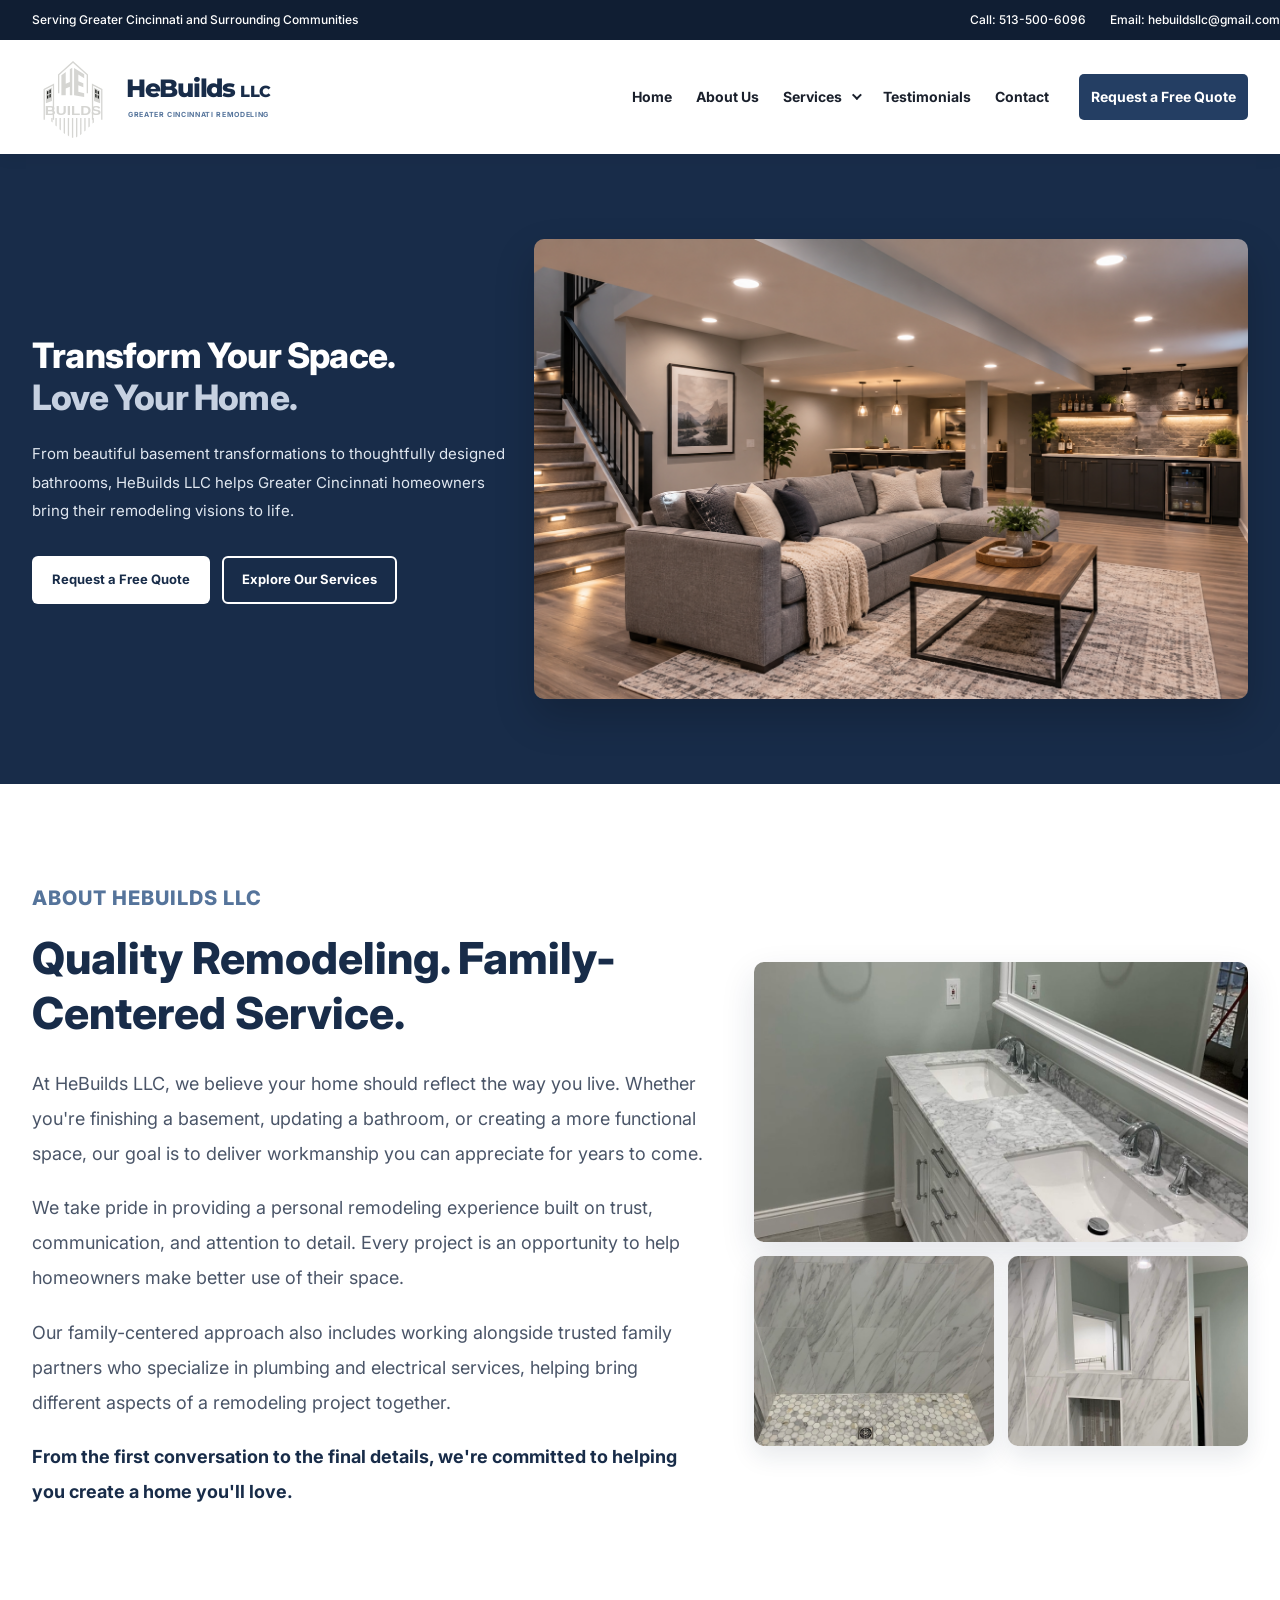
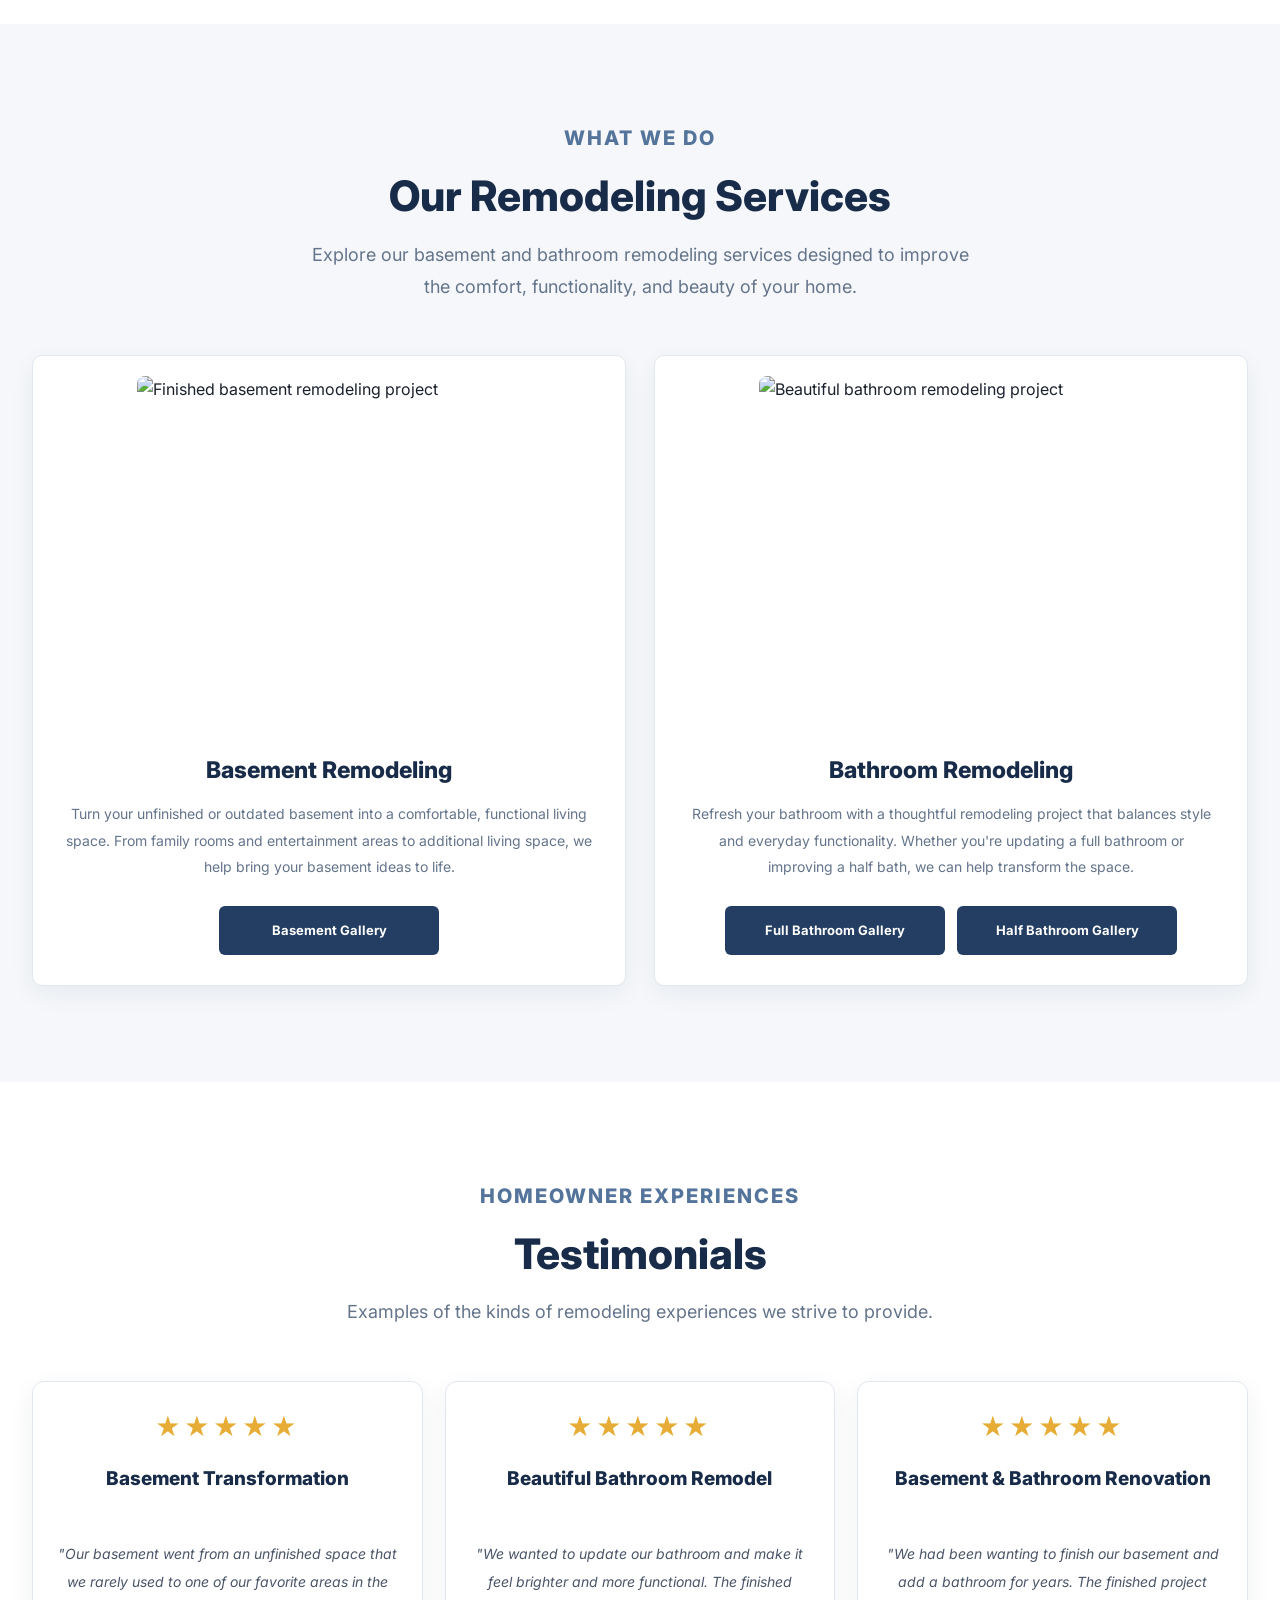
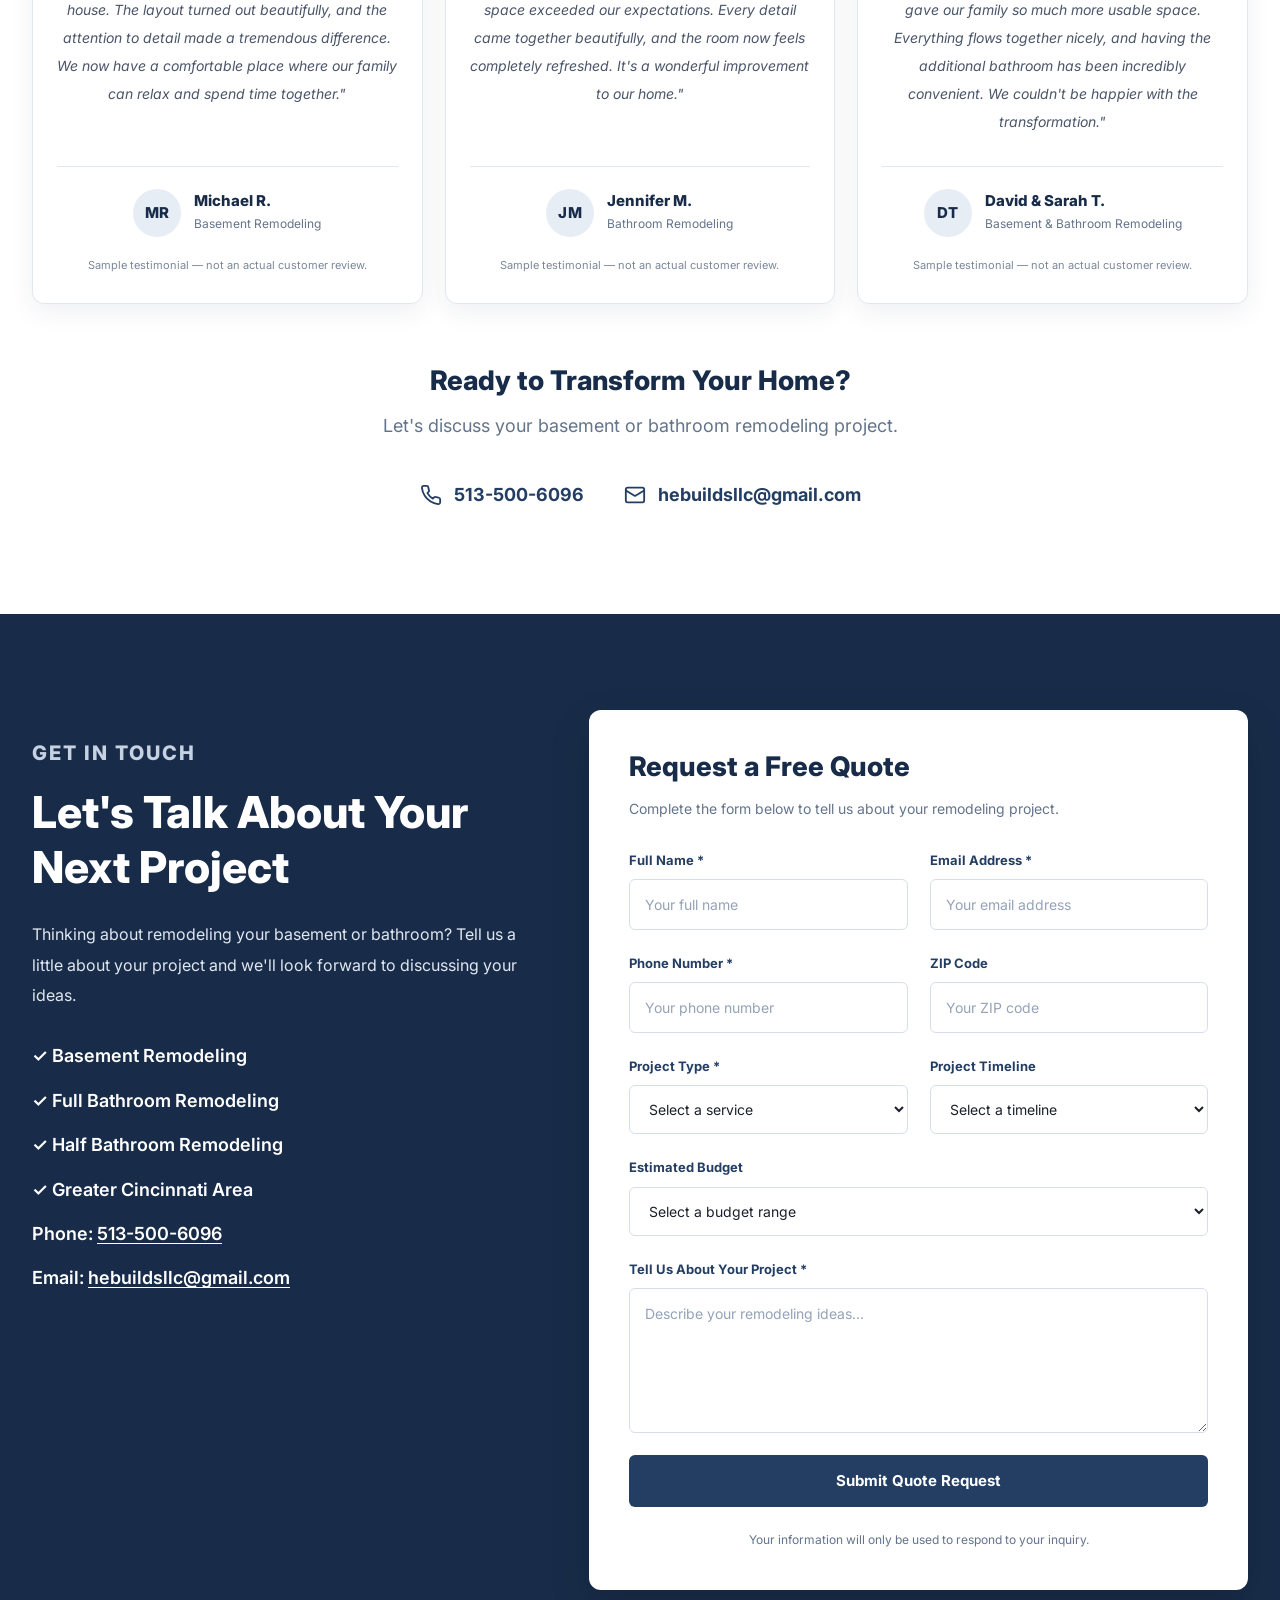
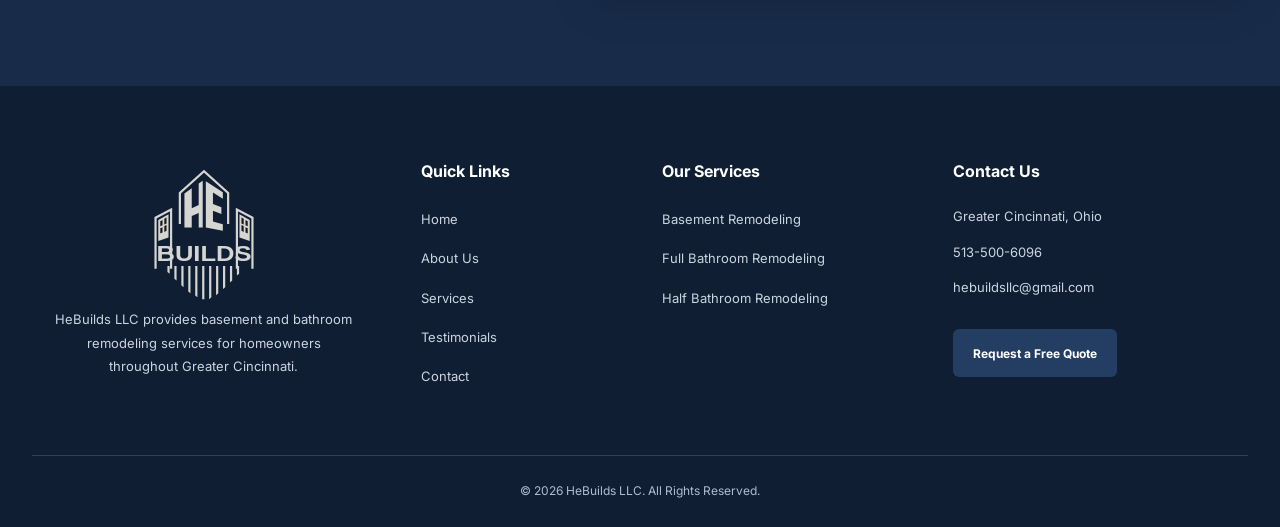
==== commit 817417ae: "First draft with services drop down" ====
--- a/index.html
+++ b/index.html
@@ -43,6 +43,72 @@
           margin-right: 0;
         }
       }
+
+      /* ========================================
+         CONSISTENT DESKTOP NAVIGATION
+         Full-width positioning with 32px padding.
+         Font sizes follow index.html.
+      ======================================== */
+
+      @media (min-width: 1101px) {
+        nav.navbar .nav__row {
+          width: 100%;
+          max-width: none;
+          min-height: 94px;
+          margin: 0 auto;
+          padding: 16px 32px;
+          display: flex;
+          align-items: center;
+          justify-content: space-between;
+          gap: 24px;
+          box-sizing: border-box;
+        }
+
+        nav.navbar .nav__link--list {
+          display: flex;
+          align-items: center;
+          justify-content: flex-end;
+          flex-wrap: nowrap;
+          gap: 24px;
+          margin: 0;
+          padding: 0;
+          list-style: none;
+        }
+
+        nav.navbar .nav__link,
+        nav.navbar .nav__quote {
+          font-size: 17px;
+          white-space: nowrap;
+        }
+
+        nav.navbar .btn__menu {
+          display: none;
+        }
+      }
+
+      @media (min-width: 1281px) and (max-width: 1400px) {
+        nav.navbar .nav__link,
+        nav.navbar .nav__quote {
+          font-size: 15px;
+        }
+      }
+
+      @media (min-width: 1101px) and (max-width: 1280px) {
+        nav.navbar .nav__link,
+        nav.navbar .nav__quote {
+          font-size: 14px;
+        }
+      }
+
+      @media (max-width: 1100px) {
+        nav.navbar .nav__link--list {
+          display: none;
+        }
+
+        nav.navbar .btn__menu {
+          display: flex;
+        }
+      }
     </style>
   </head>
 
@@ -81,7 +147,7 @@
           >
             <img
               class="nav__logo"
-              src="assets/logo-metallic.svg"
+              src="assets/logo-silver.svg"
               alt="HeBuilds LLC logo"
             />
 
@@ -105,7 +171,7 @@
             </li>
 
             <li class="nav__item">
-              <a href="about.html" class="nav__link">About Us</a>
+              <a href="index.html#about" class="nav__link">About Us</a>
             </li>
 
             <li class="nav__item nav__item--dropdown">
@@ -134,7 +200,7 @@
             </li>
 
             <li class="nav__item">
-              <a href="index.html#quote" class="nav__link"> Contact </a>
+              <a href="index.html#quote" class="nav__link">Contact</a>
             </li>
 
             <li class="nav__item">
@@ -190,7 +256,7 @@
             Home
           </a>
 
-          <a href="about.html" class="modal__link" onclick="closeMenu()">
+          <a href="index.html#about" class="modal__link" onclick="closeMenu()">
             About Us
           </a>
 
@@ -401,7 +467,7 @@
 
               <article class="service__card">
                 <img
-                  src="assets/full-bathroom/img_0151.jpg"
+                  src="assets/full-bathroom/img_0015.jpeg"
                   alt="Beautiful bathroom remodeling project"
                   loading="lazy"
                 />
@@ -433,118 +499,6 @@
       </section>
 
       <!-- ========================================
-         WHY CHOOSE US
-      ======================================== -->
-
-      <section class="benefits">
-        <div class="container">
-          <div class="row">
-            <div class="section__heading">
-              <p class="section__eyebrow">WHY HEBUILDS LLC</p>
-
-              <h2>Remodeling Built Around You</h2>
-
-              <p>
-                We believe a successful remodeling project starts with
-                understanding your home, your goals, and your expectations.
-              </p>
-            </div>
-
-            <div class="benefits__grid">
-              <article class="benefit__card">
-                <div class="benefit__number">01</div>
-
-                <h3>Family-Centered Service</h3>
-
-                <p>
-                  We value personal relationships and treat each remodeling
-                  project with care and attention.
-                </p>
-              </article>
-
-              <article class="benefit__card">
-                <div class="benefit__number">02</div>
-
-                <h3>Quality Craftsmanship</h3>
-
-                <p>
-                  We focus on thoughtful details, practical solutions, and work
-                  designed to enhance your home.
-                </p>
-              </article>
-
-              <article class="benefit__card">
-                <div class="benefit__number">03</div>
-
-                <h3>Clear Communication</h3>
-
-                <p>
-                  We want homeowners to feel informed and comfortable throughout
-                  the remodeling process.
-                </p>
-              </article>
-            </div>
-          </div>
-        </div>
-      </section>
-
-      <!-- ========================================
-         OUR PROCESS
-      ======================================== -->
-
-      <section class="process section--light">
-        <div class="container">
-          <div class="row">
-            <div class="section__heading">
-              <p class="section__eyebrow">HOW IT WORKS</p>
-
-              <h2>Our Remodeling Process</h2>
-
-              <p>
-                A straightforward approach to planning and completing your
-                remodeling project.
-              </p>
-            </div>
-
-            <div class="process__grid">
-              <article class="process__step">
-                <div class="process__number">01</div>
-
-                <h3>Tell Us About Your Project</h3>
-
-                <p>
-                  Share your ideas, your goals, and the improvements you'd like
-                  to make to your home.
-                </p>
-              </article>
-
-              <article class="process__step">
-                <div class="process__number">02</div>
-
-                <h3>Plan Your Remodel</h3>
-
-                <p>
-                  We'll discuss your project and help identify a practical path
-                  toward your goals.
-                </p>
-              </article>
-
-              <article class="process__step">
-                <div class="process__number">03</div>
-
-                <h3>Bring Your Vision to Life</h3>
-
-                <p>
-                  Watch your space take shape as your remodeling plans become
-                  reality.
-                </p>
-              </article>
-            </div>
-          </div>
-        </div>
-      </section>
-
-      <!-- ========================================
          TESTIMONIALS
       ======================================== -->
 
@@ -554,7 +508,7 @@
             <div class="section__heading">
               <p class="section__eyebrow">HOMEOWNER EXPERIENCES</p>
 
-              <h2>What Our Customers Say</h2>
+              <h2>Testimonials</h2>
 
               <p>
                 Examples of the kinds of remodeling experiences we strive to
@@ -963,7 +917,7 @@
 
             <ul class="footer__links">
               <li><a href="index.html">Home</a></li>
-              <li><a href="about.html">About Us</a></li>
+              <li><a href="index.html#about">About Us</a></li>
               <li><a href="index.html#services">Services</a></li>
               <li>
                 <a href="index.html#testimonials">Testimonials</a>
@@ -1002,7 +956,7 @@
             </p>
 
             <p>
-              <a href="mailto:hebuildsllc@gmail.com"> hebuildsllc@gmail.com </a>
+              <a href="mailto:hebuildsllc@gmail.com">hebuildsllc@gmail.com</a>
             </p>
 
             <a
--- a/style.css
+++ b/style.css
@@ -1,4 +1,3 @@
-
 @import url("https://fonts.googleapis.com/css2?family=Inter:wght@300;400;500;600;700;800;900&family=Montserrat:wght@600;700;800;900&display=swap");
 
 /* ========================================
@@ -25,7 +24,7 @@
 
 html {
   scroll-behavior: smooth;
-  scroll-padding-top: 85px;
+  scroll-padding-top: 0px;
 }
 
 body {
@@ -78,7 +77,7 @@
 }
 
 section[id] {
-  scroll-margin-top: 85px;
+  scroll-margin-top: 0px;
 }
 
 /* ========================================
@@ -620,7 +619,6 @@
 
 /* ========================================
    HERO SECTION
-   40% TEXT / 60% IMAGE
 ======================================== */
 
 .hero {
@@ -733,7 +731,7 @@
 
 .about__content > p:not(.about__subtitle) {
   color: #4a5568;
-  font-size: 15px;
+  font-size: 18px;
   line-height: 1.95;
   margin-bottom: 19px;
 }
@@ -749,8 +747,11 @@
 }
 
 /* ========================================
-   NEW ABOUT PHOTO GRID
-   ONE TOP / TWO BOTTOM
+   ABOUT PHOTO GRID
+======================================== */
+
+/* ========================================
+   ABOUT PHOTO GRID
 ======================================== */
 
 .about__media {
@@ -760,8 +761,6 @@
   flex-direction: column;
   gap: 14px;
 }
-
-/* Top image spans the full photo column. */
 
 .about__image--top {
   width: 100%;
@@ -778,8 +777,6 @@
   object-position: center;
   transition: transform 350ms ease;
 }
-
-/* Bottom images are two equal columns. */
 
 .about__image--bottom {
   display: grid;
@@ -799,8 +796,6 @@
   transition: transform 350ms ease;
 }
 
-/* Subtle hover effect on desktop. */
-
 .about__image--top:hover img {
   transform: scale(1.025);
 }
@@ -837,10 +832,18 @@
   box-shadow: 0 16px 35px rgba(24, 44, 73, 0.12);
 }
 
+/* Portrait images for Basement and Bathroom Remodeling */
+
+/* Smaller portrait images for Basement and Bathroom Remodeling */
+
 .service__card > img {
-  width: 100%;
-  height: 300px;
+  display: block;
+  width: 65%;
+  height: 350px;
+  margin: 20px auto 0;
   object-fit: cover;
+  object-position: center;
+  border-radius: 8px;
 }
 
 .service__card--content {
@@ -1097,7 +1100,7 @@
 
 .testimonials__cta > p {
   color: var(--muted);
-  font-size: 15px;
+  font-size: 18px;
   margin-bottom: 24px;
 }
 
@@ -1201,7 +1204,7 @@
 
 .quote__highlights p {
   color: #ffffff;
-  font-size: 15px;
+  font-size: 18px;
   font-weight: 600;
 }
 
@@ -1416,7 +1419,6 @@
 ======================================== */
 
 @media (max-width: 1400px) {
-
   .nav__row {
     min-height: 105px;
     padding: 12px 24px 12px 54px;
@@ -1461,7 +1463,6 @@
     font-size: 12px;
     padding: 11px 12px;
   }
-
 }
 
 /* ========================================
@@ -1469,7 +1470,6 @@
 ======================================== */
 
 @media (max-width: 1280px) {
-
   .nav__row {
     gap: 10px;
   }
@@ -1535,7 +1535,6 @@
   .testimonial__card {
     padding: 30px 24px;
   }
-
 }
 
 /* ========================================
@@ -1543,7 +1542,6 @@
 ======================================== */
 
 @media (max-width: 1100px) {
-
   .nav__row {
     min-height: 90px;
     padding: 12px 28px;
@@ -1575,7 +1573,6 @@
     display: flex;
     margin-left: auto;
   }
-
 }
 
 /* ========================================
@@ -1583,7 +1580,6 @@
 ======================================== */
 
 @media (max-width: 1024px) {
-
   .container {
     padding: 80px 28px;
   }
@@ -1660,10 +1656,6 @@
     gap: 20px;
   }
 
-  .service__card > img {
-    height: 250px;
-  }
-
   .service__card--content {
     padding: 24px;
   }
@@ -1723,7 +1715,6 @@
     grid-template-columns: repeat(2, minmax(0, 1fr));
     gap: 45px;
   }
-
 }
 
 /* ========================================
@@ -1731,7 +1722,6 @@
 ======================================== */
 
 @media (max-width: 768px) {
-
   .container {
     padding: 75px 24px;
   }
@@ -1786,10 +1776,6 @@
     max-width: 600px;
   }
 
-  .service__card > img {
-    height: 300px;
-  }
-
   .service__card--content {
     align-items: center;
     text-align: center;
@@ -1858,7 +1844,6 @@
   .quote__form--wrapper {
     padding: 35px 28px;
   }
-
 }
 
 /* ========================================
@@ -1866,7 +1851,6 @@
 ======================================== */
 
 @media (max-width: 640px) {
-
   html {
     scroll-padding-top: 70px;
   }
@@ -1994,7 +1978,7 @@
   }
 
   .about__content > p:not(.about__subtitle) {
-    font-size: 14px;
+    font-size: 18px;
   }
 
   /* MOBILE ABOUT PHOTO ARRANGEMENT */
@@ -2013,10 +1997,6 @@
 
   .about__image--bottom img {
     height: 150px;
-  }
-
-  .service__card > img {
-    height: 220px;
   }
 
   .service__card--content {
@@ -2091,7 +2071,7 @@
   }
 
   .testimonials__cta > p {
-    font-size: 14px;
+    font-size: 18px;
   }
 
   .testimonials__contact {
@@ -2168,7 +2148,6 @@
   .footer__bottom {
     margin-top: 45px;
   }
-
 }
 
 /* ========================================
@@ -2176,7 +2155,6 @@
 ======================================== */
 
 @media (max-width: 380px) {
-
   .nav__row {
     padding: 10px 14px;
   }
@@ -2239,7 +2217,6 @@
   .footer__company {
     grid-column: auto;
   }
-
 }
 
 /* ========================================
@@ -2252,7 +2229,6 @@
 }
 
 @media (prefers-reduced-motion: reduce) {
-
   html {
     scroll-behavior: auto;
   }
@@ -2263,5 +2239,50 @@
     animation-duration: 0.01ms !important;
     transition-duration: 0.01ms !important;
   }
-
-}
+}
+
+/* ========================================
+   DESKTOP-ONLY SECTION TYPOGRAPHY
+======================================== */
+
+@media (min-width: 1025px) {
+  .about__subtitle,
+  .section__eyebrow {
+    font-size: 20px;
+  }
+
+  .section__heading > p:last-child {
+    font-size: 18px;
+  }
+}
+
+/* ========================================
+   GALLERY PAGE FOOTER LOGO ALIGNMENT
+======================================== */
+
+footer .footer__company .footer__logo {
+  display: block;
+  width: fit-content;
+  margin-left: auto;
+  margin-right: auto;
+}
+
+footer .footer__company > p {
+  text-align: center;
+  margin-left: auto;
+  margin-right: auto;
+}
+
+/* ========================================
+   GALLERY FOOTER LOGO SIZE AND SPACING
+======================================== */
+
+.footer__company .footer__logo img {
+  width: 128px;
+  height: auto;
+}
+
+.footer__company .footer__logo {
+  margin-bottom: 8px;
+}
+
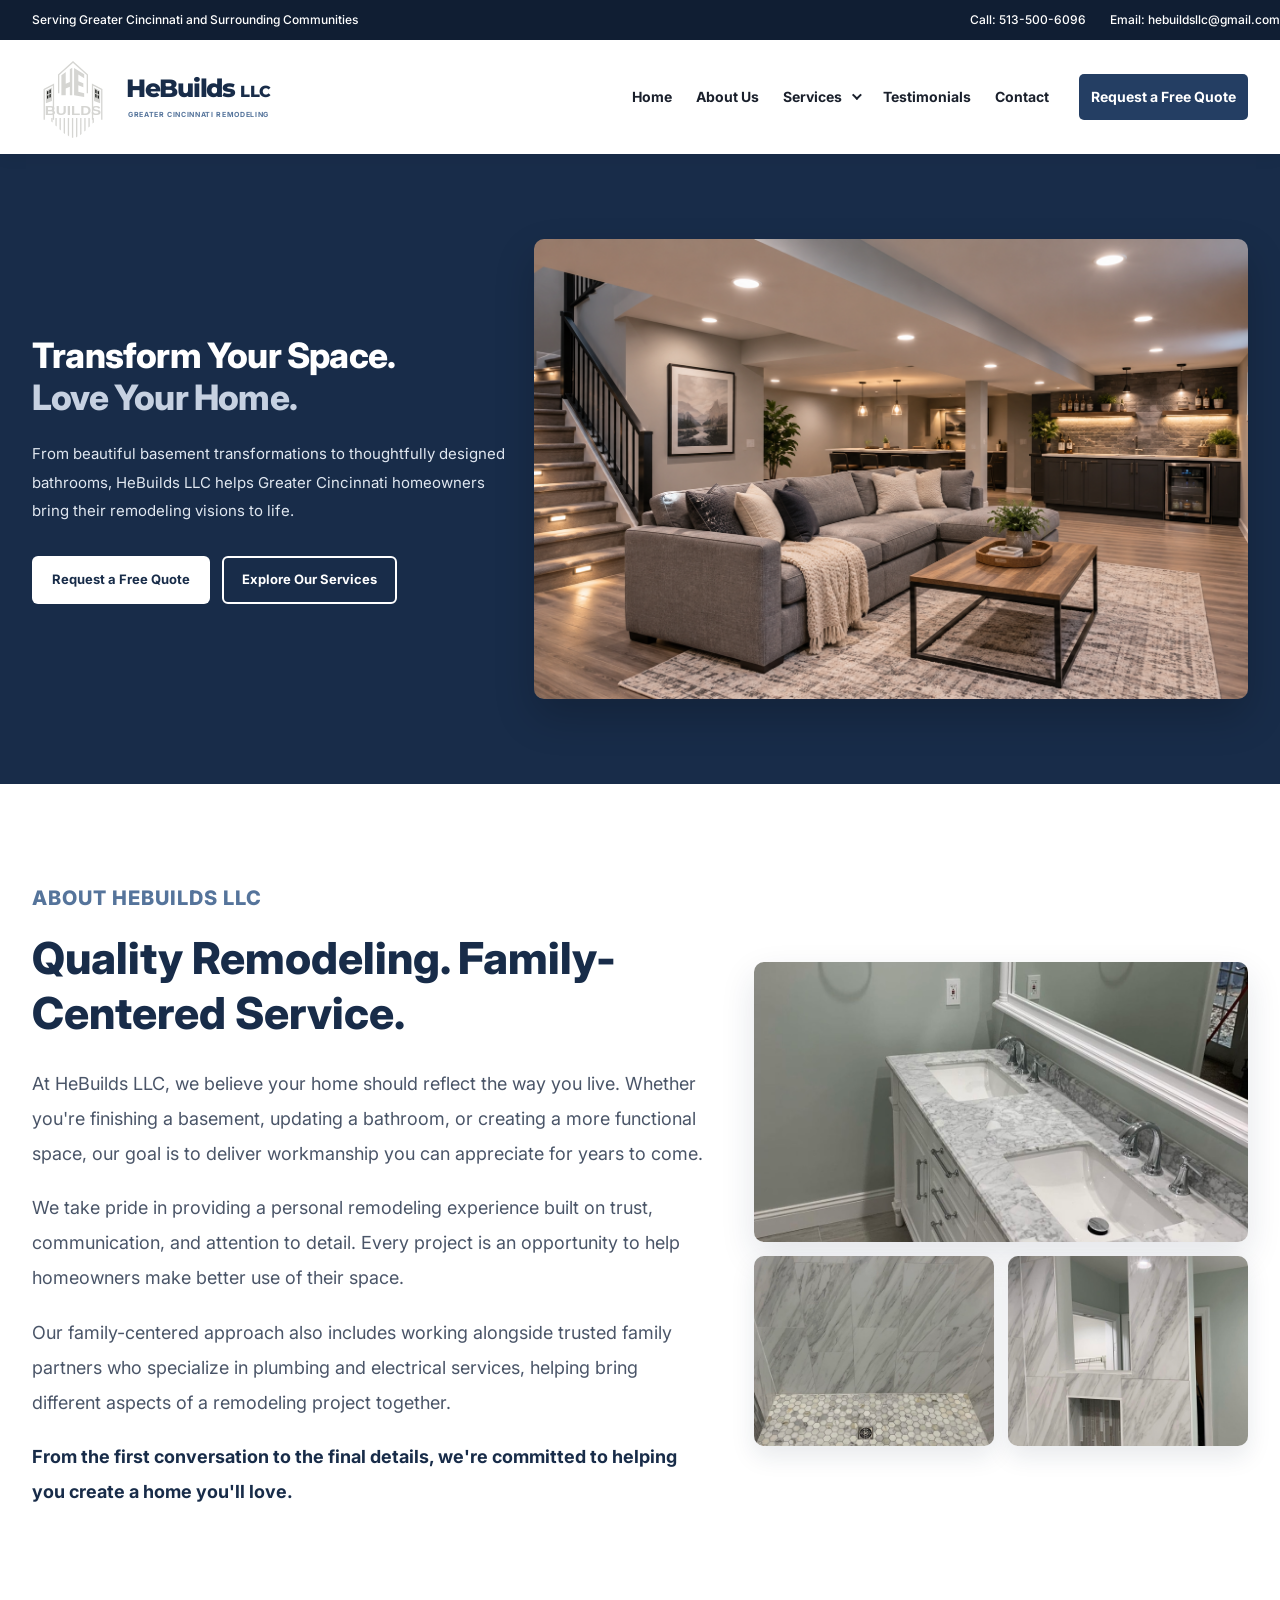
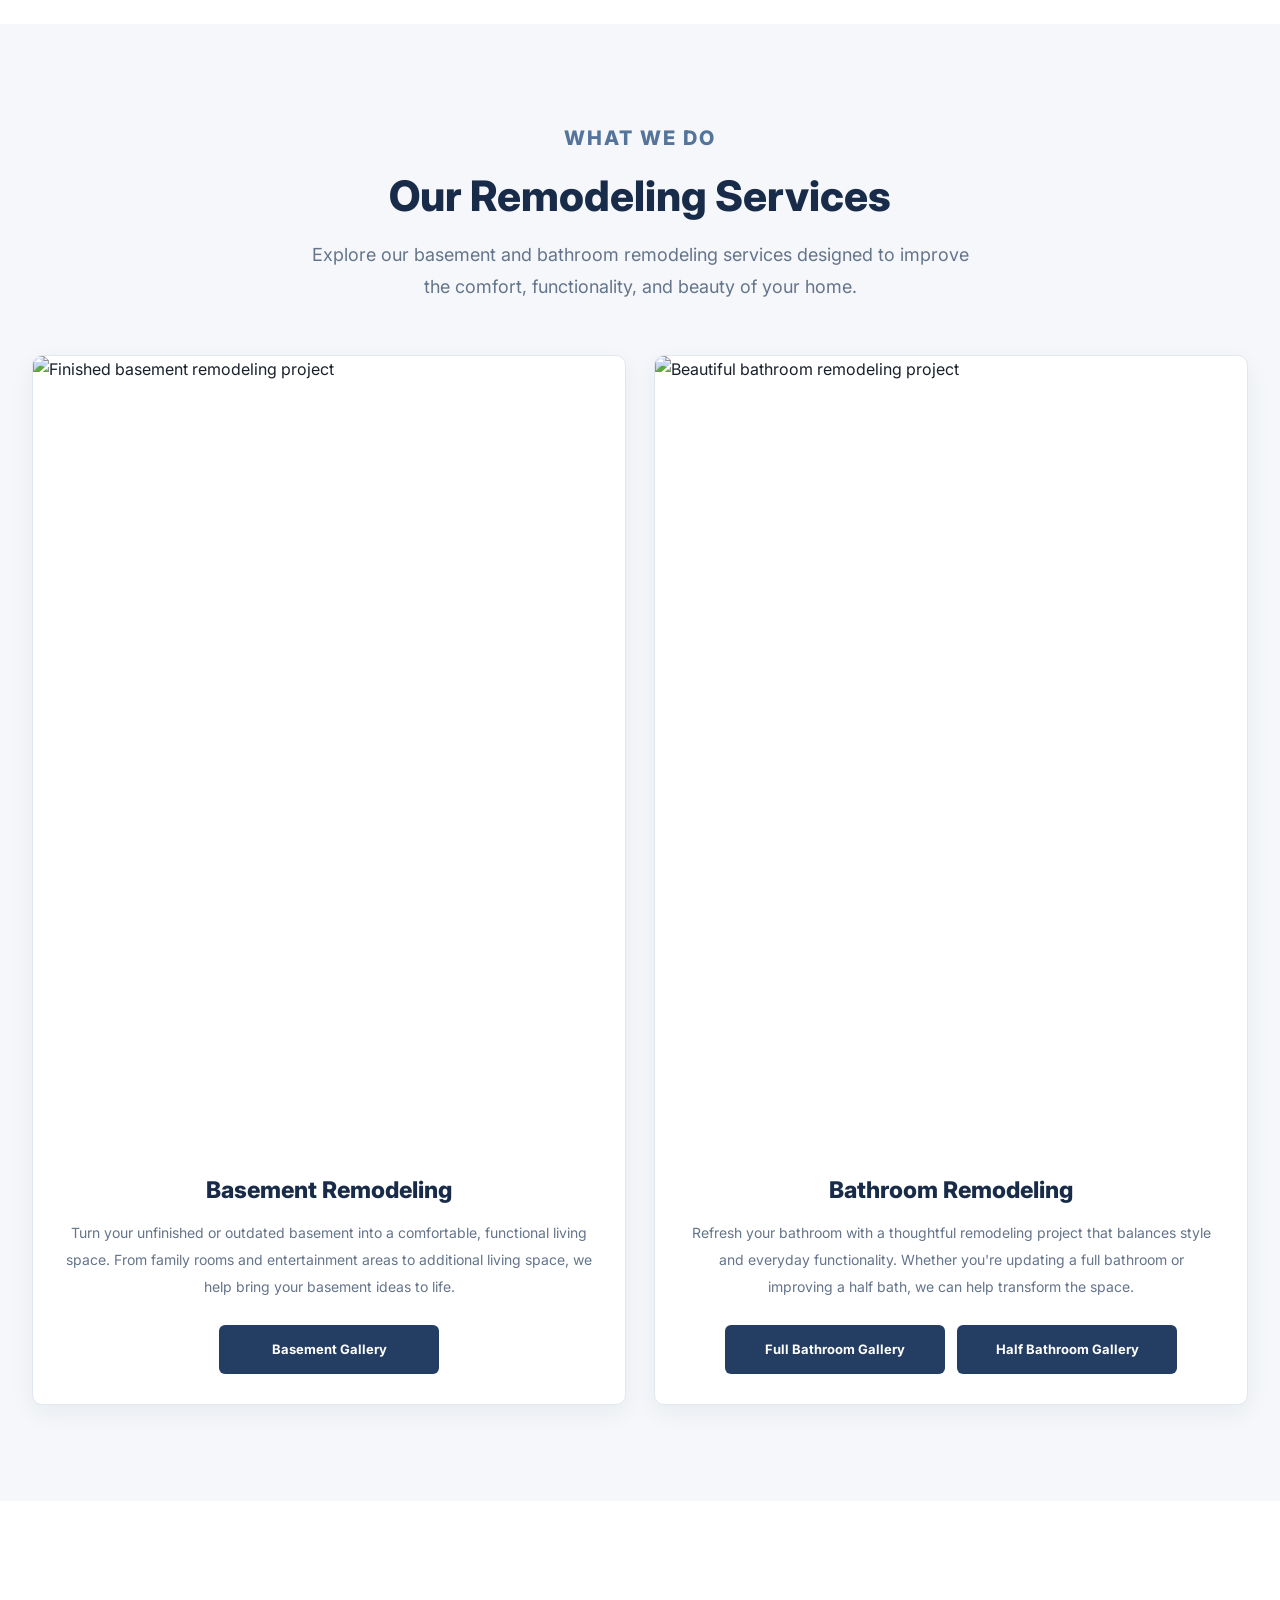
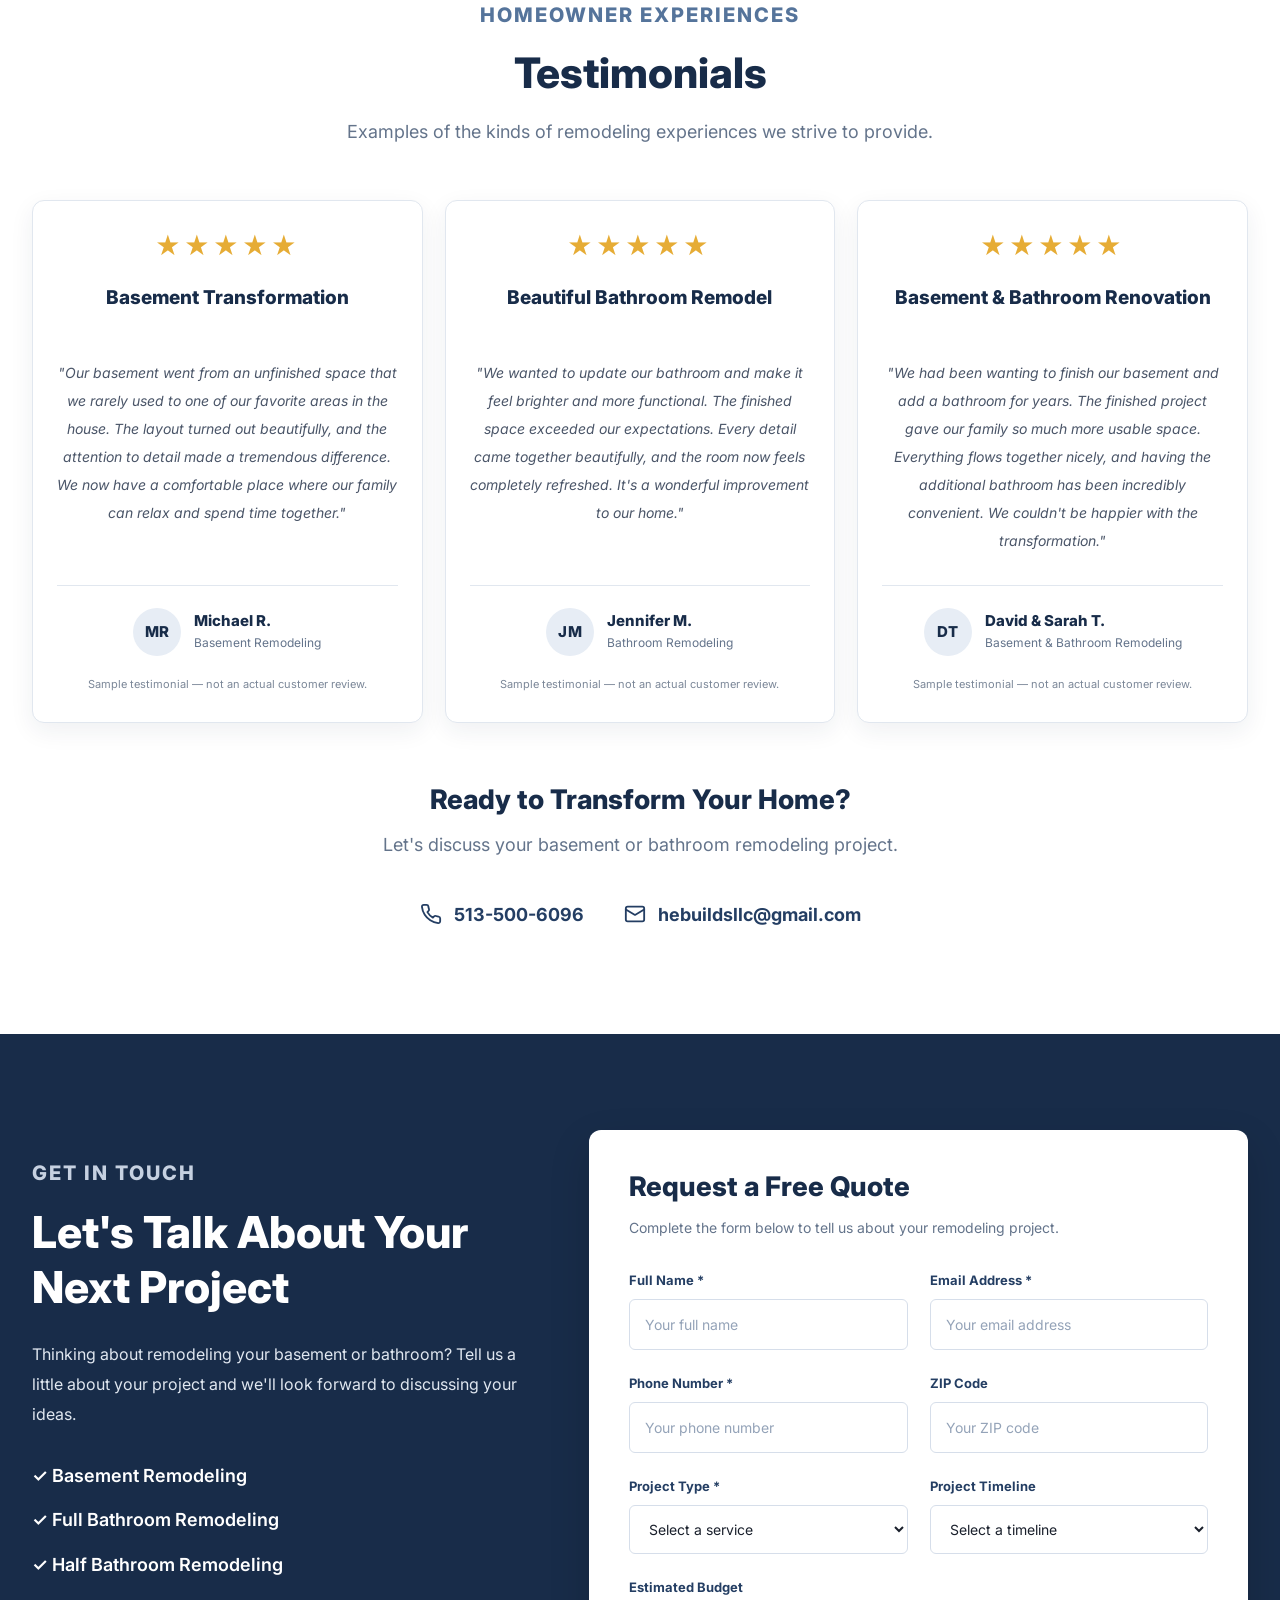
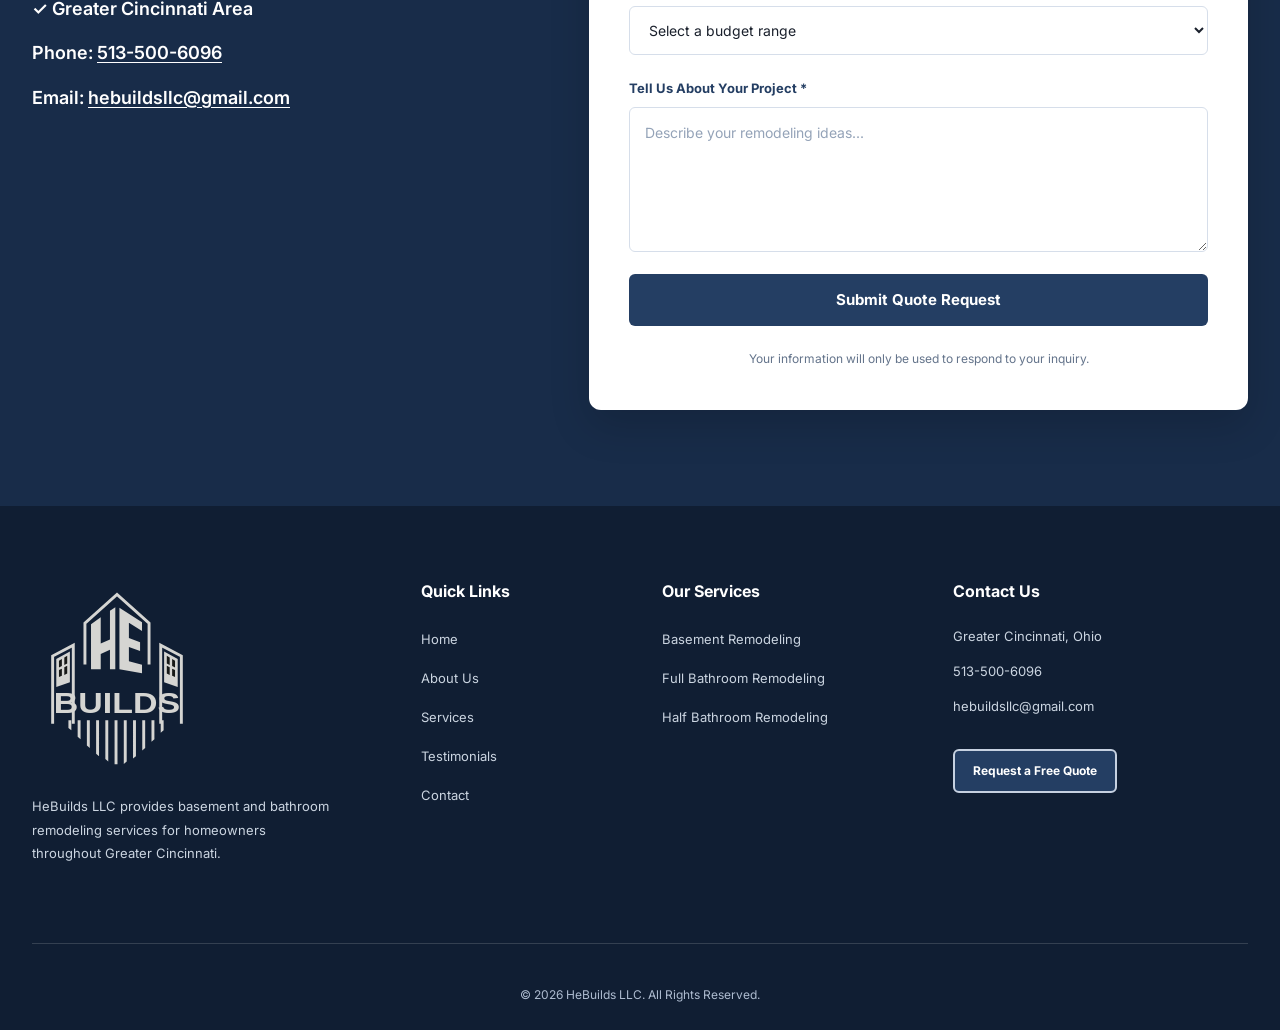
==== commit 5287abda: "Full First Draft to Client" ====
--- a/index.html
+++ b/index.html
@@ -107,6 +107,103 @@
 
         nav.navbar .btn__menu {
           display: flex;
+        }
+      }
+
+      /* TABLET AND MOBILE HERO: heading, image, description, then two buttons. */
+      @media (max-width: 1024px) {
+        .hero .hero__row {
+          display: flex;
+          flex-direction: column;
+          align-items: center;
+        }
+
+        .hero .hero__content {
+          display: contents;
+        }
+
+        .hero .hero__identity {
+          order: 1;
+          width: 100%;
+          text-align: center;
+        }
+
+        .hero .hero__image {
+          order: 2;
+          width: 100%;
+        }
+
+        .hero .hero__description {
+          order: 3;
+          width: 100%;
+          text-align: center;
+        }
+
+        .hero .hero__actions {
+          order: 4;
+          display: grid;
+          grid-template-columns: minmax(0, 1fr) minmax(0, 1fr);
+          gap: 10px;
+          width: 100%;
+          align-items: stretch;
+        }
+
+        .hero .hero__actions .button {
+          width: 100%;
+          min-width: 0;
+          height: 100%;
+          box-sizing: border-box;
+          display: flex;
+          align-items: center;
+          justify-content: center;
+          padding: 12px 8px;
+          font-size: 12px;
+          line-height: 1.35;
+          text-align: center;
+          white-space: normal;
+        }
+      }
+
+      /* Give the two hero buttons comfortable sizing on tablets. */
+      @media (min-width: 641px) and (max-width: 1024px) {
+        .hero .hero__actions .button {
+          padding: 14px 18px;
+          font-size: 15px;
+        }
+      }
+
+      /* On tablets and phones, place the About headings above the photos,
+         followed by the original About paragraphs. Desktop is unchanged. */
+      @media (max-width: 1024px) {
+        .about__row {
+          flex-direction: column;
+          align-items: center;
+        }
+
+        .about__content {
+          display: contents;
+        }
+
+        .about__subtitle,
+        .about__title {
+          order: 0;
+          width: 100%;
+          max-width: 800px;
+          text-align: center;
+        }
+
+        .about__title {
+          margin-bottom: 0;
+        }
+
+        .about__media {
+          order: 1;
+        }
+
+        .about__content > p:not(.about__subtitle) {
+          order: 2;
+          width: 100%;
+          max-width: 800px;
         }
       }
     </style>
--- a/style.css
+++ b/style.css
@@ -1,2288 +1,4088 @@
 @import url("https://fonts.googleapis.com/css2?family=Inter:wght@300;400;500;600;700;800;900&family=Montserrat:wght@600;700;800;900&display=swap");
 
 /* ========================================
+
    GLOBAL STYLES
+
 ======================================== */
 
 :root {
+
   --navy: #182c49;
+
   --navy-light: #243e63;
+
   --navy-hover: #405a7d;
+
   --text: #1a202c;
+
   --muted: #64748b;
+
   --light: #f5f7fa;
+
   --white: #ffffff;
+
   --border: #e1e7ef;
+
   --silver: #c6d1e1;
+
 }
 
 * {
+
   margin: 0;
+
   padding: 0;
+
   box-sizing: border-box;
+
 }
 
 html {
+
   scroll-behavior: smooth;
+
   scroll-padding-top: 0px;
+
 }
 
 body {
+
   font-family: "Inter", Arial, sans-serif;
+
   color: var(--text);
+
   background: var(--white);
+
   line-height: 1.7;
+
   overflow-x: hidden;
+
 }
 
 body.menu--open {
+
   overflow: hidden;
+
 }
 
 a {
+
   color: inherit;
+
   text-decoration: none;
+
 }
 
 button,
+
 input,
+
 select,
+
 textarea {
+
   font: inherit;
+
 }
 
 button {
+
   cursor: pointer;
+
 }
 
 img {
+
   display: block;
+
   max-width: 100%;
+
 }
 
 ul {
+
   list-style: none;
+
 }
 
 h1,
+
 h2,
+
 h3,
+
 h4 {
+
   line-height: 1.25;
+
   font-weight: 800;
+
 }
 
 p {
+
   line-height: 1.8;
+
 }
 
 section[id] {
+
   scroll-margin-top: 0px;
+
 }
 
 /* ========================================
+
    REUSABLE CONTAINERS
+
 ======================================== */
 
 .container {
+
   width: 100%;
+
   padding: 96px 32px;
+
 }
 
 .row {
+
   width: 100%;
+
   max-width: 1280px;
+
   margin: 0 auto;
+
 }
 
 .section--light {
+
   background: var(--light);
+
 }
 
 .section__eyebrow {
+
   color: #55749b;
+
   font-size: 12px;
+
   font-weight: 800;
+
   letter-spacing: 2px;
+
   text-transform: uppercase;
+
   margin-bottom: 14px;
+
 }
 
 .section__heading {
+
   display: flex;
+
   flex-direction: column;
+
   align-items: center;
+
   text-align: center;
+
   margin-bottom: 52px;
+
 }
 
 .section__heading h2 {
+
   color: var(--navy);
+
   font-size: clamp(30px, 3.5vw, 42px);
+
   margin-bottom: 16px;
+
 }
 
 .section__heading > p:last-child {
+
   color: var(--muted);
+
   max-width: 670px;
+
   font-size: 16px;
+
 }
 
 /* ========================================
+
    REUSABLE BUTTONS
+
 ======================================== */
 
 .button {
+
   display: inline-flex;
+
   align-items: center;
+
   justify-content: center;
+
   min-height: 48px;
+
   padding: 14px 26px;
+
   border: 2px solid transparent;
+
   border-radius: 6px;
+
   font-size: 14px;
+
   font-weight: 700;
+
   line-height: 1.3;
+
   text-align: center;
+
   transition:
+
     background 250ms ease,
+
     color 250ms ease,
+
     border-color 250ms ease,
+
     transform 250ms ease;
+
 }
 
 .button:hover {
+
   transform: translateY(-2px);
+
 }
 
 .button--primary {
+
   background: var(--navy-light);
+
   color: var(--white);
+
 }
 
 .button--primary:hover {
+
   background: var(--navy-hover);
+
 }
 
 .button--light {
+
   background: var(--white);
+
   color: var(--navy);
+
 }
 
 .button--light:hover {
+
   background: #e8edf5;
+
 }
 
 .button--outline-light {
+
   background: transparent;
+
   color: var(--white);
+
   border-color: var(--white);
+
 }
 
 .button--outline-light:hover {
+
   background: var(--white);
+
   color: var(--navy);
+
 }
 
 /* ========================================
+
    TOP INFORMATION BAR
+
 ======================================== */
 
 .topbar {
+
   position: relative;
+
   z-index: 110;
+
   background: #101e33;
+
   color: #ffffff;
+
 }
 
 .topbar__row {
+
   min-height: 40px;
+
   padding: 8px 32px;
+
   display: flex;
+
   justify-content: space-between;
+
   align-items: center;
+
   gap: 20px;
+
 }
 
 .topbar p,
+
 .topbar a {
+
   font-size: 12px;
+
   font-weight: 500;
+
   line-height: 1.5;
+
 }
 
 .topbar a {
+
   color: #dbe6f5;
+
   transition: color 200ms ease;
+
 }
 
 .topbar a:hover {
+
   color: #ffffff;
+
   text-decoration: underline;
+
 }
 
 /* ========================================
+
    NAVIGATION
+
 ======================================== */
 
 #landing {
+
   position: relative;
+
   z-index: 100;
+
 }
 
 .navbar {
+
   position: relative;
+
   z-index: 100;
+
   width: 100%;
+
   background: var(--white);
+
   box-shadow: 0 3px 16px rgba(0, 0, 0, 0.06);
+
 }
 
 .nav__row {
+
   width: 100%;
+
   max-width: none;
+
   min-height: 120px;
+
   padding: 12px 32px 12px 62px;
+
   display: flex;
+
   align-items: center;
+
   justify-content: space-between;
+
   gap: 20px;
+
 }
 
 /* ========================================
+
    LOGO + COMPANY NAME
+
 ======================================== */
 
 .nav__brand {
+
   display: inline-flex;
+
   flex-direction: row;
+
   align-items: center;
+
   justify-content: flex-start;
+
   flex-shrink: 0;
+
   gap: 16px;
+
   min-width: 0;
+
   color: var(--navy);
+
 }
 
 .nav__logo {
+
   display: block;
+
   width: 100px;
+
   height: 100px;
+
   flex-shrink: 0;
+
   object-fit: contain;
+
 }
 
 .nav__brand-text {
+
   display: flex;
+
   flex-direction: column;
+
   align-items: center;
+
   justify-content: center;
+
   min-width: 0;
+
   text-align: center;
+
 }
 
 .nav__brand-name {
+
   display: block;
+
   font-family: "Montserrat", Arial, sans-serif;
+
   font-size: 32px;
+
   font-weight: 800;
+
   line-height: 1.1;
+
   letter-spacing: -1.3px;
+
   color: var(--navy);
+
   white-space: nowrap;
+
   transition: color 200ms ease;
+
 }
 
 .nav__brand-llc {
+
   font-size: 21px;
+
   font-weight: 800;
+
   letter-spacing: -0.5px;
+
 }
 
 .nav__brand-tagline {
+
   display: block;
+
   margin-top: 7px;
+
   color: #55749b;
+
   font-family: "Inter", Arial, sans-serif;
+
   font-size: 9px;
+
   font-weight: 700;
+
   line-height: 1.3;
+
   letter-spacing: 1px;
+
   text-align: center;
+
   white-space: nowrap;
+
 }
 
 .nav__brand:hover .nav__brand-name {
+
   color: var(--navy-hover);
+
 }
 
 /* ========================================
+
    DESKTOP NAVIGATION LINKS
+
 ======================================== */
 
 .nav__link--list {
+
   display: flex;
+
   align-items: center;
+
   justify-content: flex-end;
+
   gap: 14px;
+
 }
 
 .nav__item {
+
   position: relative;
+
   flex-shrink: 0;
+
 }
 
 .nav__item:last-child {
+
   margin-left: 12px;
+
 }
 
 .nav__link {
+
   position: relative;
+
   display: inline-flex;
+
   align-items: center;
+
   gap: 7px;
+
   padding: 12px 0;
+
   color: var(--text);
+
   font-size: 17px;
+
   font-weight: 700;
+
   white-space: nowrap;
+
   transition: color 200ms ease;
+
 }
 
 .nav__link:hover {
+
   color: #7c8ca0;
+
 }
 
 /* ========================================
+
    THREE-DOT HOVER ANIMATION
+
 ======================================== */
 
 .nav__link::before,
+
 .nav__link::after {
+
   content: "";
+
   position: absolute;
+
   bottom: 2px;
+
   left: 50%;
+
   width: 6px;
+
   height: 6px;
+
   border-radius: 50%;
+
   background: var(--navy-light);
+
   opacity: 0;
+
   pointer-events: none;
+
 }
 
 .nav__link::before {
+
   z-index: 2;
+
   transform: translateX(-50%);
+
   transition: opacity 150ms ease;
+
 }
 
 .nav__link::after {
+
   z-index: 1;
+
   transform: translateX(-50%);
+
   box-shadow:
+
     0 0 0 var(--navy-light),
+
     0 0 0 var(--navy-light);
+
   transition:
+
     opacity 100ms ease-out,
+
     box-shadow 100ms ease-out;
+
 }
 
 .nav__link:hover::before,
+
 .nav__link:focus-visible::before {
+
   opacity: 1;
+
 }
 
 .nav__link:hover::after,
+
 .nav__link:focus-visible::after {
+
   opacity: 1;
+
   box-shadow:
+
     -12px 0 0 var(--navy-light),
+
     12px 0 0 var(--navy-light);
+
   transition-delay: 75ms, 75ms;
+
 }
 
 /* ========================================
+
    SERVICES DROPDOWN
+
 ======================================== */
 
 .nav__item--dropdown {
+
   position: relative;
+
 }
 
 .dropdown__arrow {
+
   display: inline-block;
+
   width: 7px;
+
   height: 7px;
+
   margin-left: 3px;
+
   border-right: 2px solid currentColor;
+
   border-bottom: 2px solid currentColor;
+
   transform: rotate(45deg) translateY(-2px);
+
 }
 
 .dropdown__menu {
+
   position: absolute;
+
   top: 100%;
+
   left: -18px;
+
   min-width: 255px;
+
   padding: 12px 0;
+
   background: var(--white);
+
   border: 1px solid var(--border);
+
   border-radius: 6px;
+
   box-shadow: 0 12px 30px rgba(24, 44, 73, 0.15);
+
   opacity: 0;
+
   visibility: hidden;
+
   transform: translateY(8px);
+
   transition:
+
     opacity 200ms ease,
+
     transform 200ms ease,
+
     visibility 200ms ease;
+
 }
 
 .nav__item--dropdown:hover .dropdown__menu,
+
 .nav__item--dropdown:focus-within .dropdown__menu {
+
   opacity: 1;
+
   visibility: visible;
+
   transform: translateY(0);
+
 }
 
 .dropdown__menu a {
+
   display: block;
+
   padding: 12px 18px;
+
   color: var(--text);
+
   font-size: 13px;
+
   font-weight: 600;
+
   transition:
+
     color 200ms ease,
+
     background 200ms ease;
+
 }
 
 .dropdown__menu a:hover {
+
   color: var(--navy);
+
   background: #edf2f8;
+
 }
 
 /* ========================================
+
    NAVIGATION QUOTE BUTTON
+
 ======================================== */
 
 .nav__quote {
+
+  display: inline-flex;
+
+  align-items: center;
+
+  justify-content: center;
+
+  min-height: 44px;
+
+  padding: 12px 15px;
+
+  border-radius: 5px;
+
+  background: var(--navy-light);
+
+  color: #ffffff;
+
+  font-size: 14px;
+
+  font-weight: 700;
+
+  white-space: nowrap;
+
+  transition:
+
+    background 250ms ease,
+
+    transform 250ms ease;
+
+}
+
+.nav__quote:hover {
+
+  background: var(--navy-hover);
+
+  transform: translateY(-2px);
+
+}
+
+/* ========================================
+
+   MOBILE MENU BUTTON
+
+======================================== */
+
+.btn__menu {
+
+  display: none;
+
+  align-items: center;
+
+  justify-content: center;
+
+  width: 42px;
+
+  height: 42px;
+
+  border: none;
+
+  background: transparent;
+
+  color: var(--navy);
+
+}
+
+.btn__menu svg {
+
+  width: 28px;
+
+  height: 28px;
+
+}
+
+/* ========================================
+
+   MOBILE NAVIGATION PANEL
+
+======================================== */
+
+.modal {
+
+  position: fixed;
+
+  inset: 0;
+
+  z-index: 1000;
+
+  display: flex;
+
+  flex-direction: column;
+
+  align-items: center;
+
+  justify-content: flex-start;
+
+  padding: 100px 24px 40px;
+
+  background: #ffffff;
+
+  overflow-y: auto;
+
+  opacity: 0;
+
+  visibility: hidden;
+
+  transform: translateX(-100%);
+
+  transition:
+
+    transform 350ms ease,
+
+    opacity 300ms ease,
+
+    visibility 350ms ease;
+
+}
+
+.menu--open .modal {
+
+  opacity: 1;
+
+  visibility: visible;
+
+  transform: translateX(0);
+
+}
+
+.btn__menu--close {
+
+  display: flex;
+
+  position: absolute;
+
+  top: 40px;
+
+  right: 18px;
+
+  width: 44px;
+
+  height: 44px;
+
+  font-size: 38px;
+
+  font-weight: 300;
+
+  line-height: 1;
+
+}
+
+.modal__links {
+
+  display: flex;
+
+  flex-direction: column;
+
+  align-items: center;
+
+  gap: 22px;
+
+  width: 100%;
+
+  max-width: 380px;
+
+}
+
+.modal__link {
+
+  display: block;
+
+  width: 100%;
+
+  padding: 10px;
+
+  color: var(--text);
+
+  font-size: 20px;
+
+  font-weight: 700;
+
+  text-align: center;
+
+  transition: color 200ms ease;
+
+}
+
+.modal__link:hover {
+
+  color: var(--navy-hover);
+
+}
+
+.modal__link--primary {
+
+  width: auto;
+
+  min-width: 220px;
+
+  margin-top: 10px;
+
+  padding: 15px 25px;
+
+  background: var(--navy-light);
+
+  color: #ffffff;
+
+  border-radius: 6px;
+
+  font-size: 16px;
+
+}
+
+.modal__link--primary:hover {
+
+  color: #ffffff;
+
+  background: var(--navy-hover);
+
+}
+
+.mobile__dropdown {
+
+  width: 100%;
+
+  text-align: center;
+
+}
+
+.mobile__dropdown summary {
+
+  cursor: pointer;
+
+  list-style: none;
+
+}
+
+.mobile__dropdown summary::-webkit-details-marker {
+
+  display: none;
+
+}
+
+.mobile__submenu {
+
+  display: flex;
+
+  flex-direction: column;
+
+  gap: 12px;
+
+  padding: 10px 0 15px;
+
+}
+
+.mobile__submenu a {
+
+  color: var(--navy-light);
+
+  font-size: 15px;
+
+  font-weight: 600;
+
+}
+
+/* ========================================
+
+   HERO SECTION
+
+======================================== */
+
+.hero {
+
+  position: relative;
+
+  background: var(--navy);
+
+  color: #ffffff;
+
+  overflow: hidden;
+
+}
+
+.hero .container {
+
+  padding-top: 85px;
+
+  padding-bottom: 85px;
+
+}
+
+.hero__row {
+
+  display: grid;
+
+  grid-template-columns: minmax(0, 2fr) minmax(0, 3fr);
+
+  align-items: center;
+
+  gap: 32px;
+
+}
+
+.hero__content {
+
+  width: 100%;
+
+  min-width: 0;
+
+}
+
+.hero__identity {
+
+  display: flex;
+
+  flex-direction: column;
+
+  align-items: flex-start;
+
+  margin-bottom: 22px;
+
+}
+
+.hero__identity h1 {
+
+  color: #ffffff;
+
+  font-size: clamp(30px, 3vw, 45px);
+
+  line-height: 1.2;
+
+  letter-spacing: -0.8px;
+
+  margin-bottom: 0;
+
+}
+
+.hero__identity h1 span {
+
+  display: block;
+
+  color: var(--silver);
+
+}
+
+.hero__description {
+
+  max-width: 480px;
+
+  color: #e0e7f0;
+
+  font-size: 16px;
+
+  line-height: 1.9;
+
+  margin-bottom: 30px;
+
+}
+
+.hero__actions {
+
+  display: flex;
+
+  flex-wrap: wrap;
+
+  gap: 12px;
+
+}
+
+.hero__actions .button {
+
+  padding: 13px 18px;
+
+  font-size: 13px;
+
+}
+
+.hero__image {
+
+  width: 100%;
+
+  min-width: 0;
+
+}
+
+.hero__image img {
+
+  display: block;
+
+  width: 100%;
+
+  height: 500px;
+
+  object-fit: cover;
+
+  object-position: center;
+
+  border-radius: 10px;
+
+  box-shadow: 0 18px 40px rgba(0, 0, 0, 0.2);
+
+}
+
+/* ========================================
+
+   ABOUT US SECTION
+
+======================================== */
+
+.about__row {
+
+  display: flex;
+
+  align-items: center;
+
+  gap: 70px;
+
+}
+
+.about__content {
+
+  flex: 1 1 55%;
+
+  min-width: 0;
+
+}
+
+.about__subtitle {
+
+  color: #55749b;
+
+  font-size: 13px;
+
+  font-weight: 800;
+
+  letter-spacing: 1px;
+
+  text-transform: uppercase;
+
+  margin-bottom: 15px;
+
+}
+
+.about__title {
+
+  color: var(--navy);
+
+  font-size: clamp(32px, 3.8vw, 44px);
+
+  margin-bottom: 25px;
+
+}
+
+.about__content > p:not(.about__subtitle) {
+
+  color: #4a5568;
+
+  font-size: 18px;
+
+  line-height: 1.95;
+
+  margin-bottom: 19px;
+
+}
+
+.about__content .about__closing {
+
+  color: var(--navy);
+
+  margin-bottom: 28px;
+
+}
+
+.about__closing strong {
+
+  color: var(--navy);
+
+  font-weight: 700;
+
+}
+
+/* ========================================
+
+   ABOUT PHOTO GRID
+
+======================================== */
+
+.about__media {
+
+  flex: 1 1 40%;
+
+  min-width: 0;
+
+  display: flex;
+
+  flex-direction: column;
+
+  gap: 14px;
+
+}
+
+.about__image--top {
+
+  width: 100%;
+
+  overflow: hidden;
+
+  border-radius: 10px;
+
+  box-shadow: 0 14px 35px rgba(24, 44, 73, 0.12);
+
+}
+
+.about__image--top img {
+
+  display: block;
+
+  width: 100%;
+
+  height: 300px;
+
+  object-fit: cover;
+
+  object-position: center;
+
+  transition: transform 350ms ease;
+
+}
+
+.about__image--bottom {
+
+  display: grid;
+
+  grid-template-columns: repeat(2, minmax(0, 1fr));
+
+  gap: 14px;
+
+  width: 100%;
+
+}
+
+.about__image--bottom img {
+
+  display: block;
+
+  width: 100%;
+
+  height: 210px;
+
+  object-fit: cover;
+
+  object-position: center;
+
+  border-radius: 10px;
+
+  box-shadow: 0 10px 25px rgba(24, 44, 73, 0.1);
+
+  transition: transform 350ms ease;
+
+}
+
+.about__image--top:hover img {
+
+  transform: scale(1.025);
+
+}
+
+.about__image--bottom img:hover {
+
+  transform: translateY(-3px);
+
+}
+
+/* ========================================
+
+   SERVICES SECTION
+
+======================================== */
+
+.services__grid {
+
+  display: grid;
+
+  grid-template-columns: repeat(2, minmax(0, 1fr));
+
+  gap: 28px;
+
+}
+
+.service__card {
+
+  display: flex;
+
+  flex-direction: column;
+
+  overflow: hidden;
+
+  background: #ffffff;
+
+  border: 1px solid var(--border);
+
+  border-radius: 10px;
+
+  box-shadow: 0 8px 25px rgba(24, 44, 73, 0.06);
+
+  transition:
+
+    transform 250ms ease,
+
+    box-shadow 250ms ease;
+
+}
+
+.service__card:hover {
+
+  transform: translateY(-6px);
+
+  box-shadow: 0 16px 35px rgba(24, 44, 73, 0.12);
+
+}
+
+/* Portrait images for Basement and Bathroom Remodeling */
+
+.service__card > img {
+
+  display: block;
+
+  width: 100%;
+
+  height: auto;
+
+  aspect-ratio: 3 / 4;
+
+  object-fit: cover;
+
+  object-position: center;
+
+}
+
+.service__card--content {
+
+  display: flex;
+
+  flex-direction: column;
+
+  align-items: center;
+
+  flex: 1;
+
+  padding: 30px;
+
+  text-align: center;
+
+}
+
+.service__card h3 {
+
+  width: 100%;
+
+  color: var(--navy);
+
+  font-size: 23px;
+
+  margin-bottom: 16px;
+
+  text-align: center;
+
+}
+
+.service__card p {
+
+  width: 100%;
+
+  color: var(--muted);
+
+  font-size: 14px;
+
+  line-height: 1.9;
+
+  margin-bottom: 25px;
+
+  flex: 1;
+
+  text-align: center;
+
+}
+
+.service__buttons {
+
+  display: flex;
+
+  flex-wrap: wrap;
+
+  align-items: center;
+
+  justify-content: center;
+
+  gap: 12px;
+
+  width: 100%;
+
+}
+
+.service__buttons .button {
+
+  flex: 0 1 220px;
+
+  width: 220px;
+
+  max-width: 100%;
+
+  min-width: 0;
+
+  padding: 14px 12px;
+
+  font-size: 13px;
+
+  white-space: normal;
+
+  text-align: center;
+
+}
+
+/* ========================================
+
+   WHY CHOOSE HEBUILDS
+
+======================================== */
+
+.benefits__grid {
+
+  display: grid;
+
+  grid-template-columns: repeat(3, minmax(0, 1fr));
+
+  gap: 28px;
+
+}
+
+.benefit__card {
+
+  padding: 35px 30px;
+
+  background: #ffffff;
+
+  border: 1px solid var(--border);
+
+  border-radius: 10px;
+
+  box-shadow: 0 6px 22px rgba(24, 44, 73, 0.05);
+
+}
+
+.benefit__number {
+
+  color: #9fb0c6;
+
+  font-size: 38px;
+
+  font-weight: 800;
+
+  line-height: 1;
+
+  margin-bottom: 22px;
+
+}
+
+.benefit__card h3 {
+
+  color: var(--navy);
+
+  font-size: 20px;
+
+  margin-bottom: 15px;
+
+}
+
+.benefit__card p {
+
+  color: var(--muted);
+
+  font-size: 14px;
+
+}
+
+/* ========================================
+
+   REMODELING PROCESS
+
+======================================== */
+
+.process__grid {
+
+  display: grid;
+
+  grid-template-columns: repeat(3, minmax(0, 1fr));
+
+  gap: 32px;
+
+}
+
+.process__step {
+
+  text-align: center;
+
+  padding: 25px 15px;
+
+}
+
+.process__number {
+
+  display: flex;
+
+  align-items: center;
+
+  justify-content: center;
+
+  width: 78px;
+
+  height: 78px;
+
+  margin: 0 auto 24px;
+
+  background: #edf2f8;
+
+  color: var(--navy-light);
+
+  border-radius: 50%;
+
+  font-size: 25px;
+
+  font-weight: 800;
+
+}
+
+.process__step h3 {
+
+  color: var(--navy);
+
+  font-size: 20px;
+
+  margin-bottom: 14px;
+
+}
+
+.process__step p {
+
+  color: var(--muted);
+
+  font-size: 14px;
+
+}
+
+/* ========================================
+
+   TESTIMONIALS SECTION
+
+======================================== */
+
+.testimonials__grid {
+
+  display: grid;
+
+  grid-template-columns: repeat(3, minmax(0, 1fr));
+
+  align-items: stretch;
+
+  gap: 28px;
+
+}
+
+.testimonial__card {
+
+  display: flex;
+
+  flex-direction: column;
+
+  min-width: 0;
+
+  padding: 36px 30px;
+
+  background: #ffffff;
+
+  border: 1px solid var(--border);
+
+  border-radius: 12px;
+
+  box-shadow: 0 8px 25px rgba(24, 44, 73, 0.07);
+
+  transition:
+
+    transform 250ms ease,
+
+    box-shadow 250ms ease;
+
+}
+
+.testimonial__card:hover {
+
+  transform: translateY(-6px);
+
+  box-shadow: 0 16px 35px rgba(24, 44, 73, 0.13);
+
+}
+
+.testimonial__stars {
+
+  color: #e6ac35;
+
+  font-size: 25px;
+
+  letter-spacing: 3px;
+
+  line-height: 1.2;
+
+  margin-bottom: 24px;
+
+  text-align: center;
+
+}
+
+.testimonial__card h3 {
+
+  min-height: 54px;
+
+  color: var(--navy);
+
+  font-size: 19px;
+
+  font-weight: 800;
+
+  line-height: 1.4;
+
+  margin-bottom: 20px;
+
+  text-align: center;
+
+}
+
+.testimonial__quote {
+
+  flex: 1;
+
+  color: #4a5568;
+
+  font-size: 14px;
+
+  line-height: 2;
+
+  margin-bottom: 30px;
+
+  text-align: center;
+
+  font-style: italic;
+
+}
+
+.testimonial__customer {
+
+  display: flex;
+
+  align-items: center;
+
+  justify-content: center;
+
+  gap: 13px;
+
+  padding-top: 22px;
+
+  border-top: 1px solid var(--border);
+
+}
+
+.testimonial__avatar {
+
+  display: flex;
+
+  align-items: center;
+
+  justify-content: center;
+
+  width: 48px;
+
+  height: 48px;
+
+  flex-shrink: 0;
+
+  border-radius: 50%;
+
+  background: #e7edf5;
+
+  color: var(--navy);
+
+  font-size: 15px;
+
+  font-weight: 800;
+
+  letter-spacing: 0.5px;
+
+}
+
+.testimonial__customer-info {
+
+  min-width: 0;
+
+  text-align: left;
+
+}
+
+.testimonial__customer-info h4 {
+
+  color: var(--navy);
+
+  font-size: 15px;
+
+  font-weight: 800;
+
+  margin-bottom: 4px;
+
+}
+
+.testimonial__customer-info p {
+
+  color: var(--muted);
+
+  font-size: 12px;
+
+  line-height: 1.5;
+
+}
+
+.testimonial__disclaimer {
+
+  color: #7b8798;
+
+  font-size: 11px;
+
+  line-height: 1.5;
+
+  text-align: center;
+
+  margin-top: 20px;
+
+}
+
+/* ========================================
+
+   TESTIMONIAL CONTACT AREA
+
+======================================== */
+
+.testimonials__cta {
+
+  display: flex;
+
+  flex-direction: column;
+
+  align-items: center;
+
+  justify-content: center;
+
+  margin-top: 60px;
+
+  text-align: center;
+
+}
+
+.testimonials__cta h3 {
+
+  color: var(--navy);
+
+  font-size: 27px;
+
+  margin-bottom: 12px;
+
+}
+
+.testimonials__cta > p {
+
+  color: var(--muted);
+
+  font-size: 18px;
+
+  margin-bottom: 24px;
+
+}
+
+.testimonials__contact {
+
+  display: flex;
+
+  align-items: center;
+
+  justify-content: center;
+
+  flex-wrap: wrap;
+
+  gap: 18px 40px;
+
+  width: 100%;
+
+  margin-top: 5px;
+
+}
+
+.testimonials__contact-link {
+
+  display: inline-flex;
+
+  align-items: center;
+
+  justify-content: center;
+
+  gap: 12px;
+
+  min-width: 0;
+
+  padding: 10px 0;
+
+  color: var(--navy-light);
+
+  font-size: 18px;
+
+  font-weight: 700;
+
+  line-height: 1.5;
+
+  overflow-wrap: anywhere;
+
+  transition:
+
+    color 200ms ease,
+
+    transform 200ms ease;
+
+}
+
+.testimonials__contact-link svg {
+
+  width: 22px;
+
+  height: 22px;
+
+  flex-shrink: 0;
+
+  color: var(--navy-light);
+
+  transition: color 200ms ease;
+
+}
+
+.testimonials__contact-link:hover {
+
+  color: var(--navy-hover);
+
+  transform: translateY(-2px);
+
+}
+
+.testimonials__contact-link:hover svg {
+
+  color: var(--navy-hover);
+
+}
+
+.testimonials__contact-link span {
+
+  text-decoration: underline;
+
+  text-decoration-color: transparent;
+
+  text-underline-offset: 5px;
+
+  transition: text-decoration-color 200ms ease;
+
+}
+
+.testimonials__contact-link:hover span {
+
+  text-decoration-color: currentColor;
+
+}
+
+/* ========================================
+
+   REQUEST A FREE QUOTE
+
+======================================== */
+
+.quote {
+
+  background: var(--navy);
+
+  color: #ffffff;
+
+}
+
+.quote__layout {
+
+  display: grid;
+
+  grid-template-columns: minmax(0, 0.85fr) minmax(0, 1.15fr);
+
+  align-items: start;
+
+  gap: 70px;
+
+}
+
+.quote__content {
+
+  padding-top: 25px;
+
+}
+
+.quote__content .section__eyebrow {
+
+  color: var(--silver);
+
+}
+
+.quote__content h2 {
+
+  color: #ffffff;
+
+  font-size: clamp(32px, 3.5vw, 44px);
+
+  margin-bottom: 24px;
+
+}
+
+.quote__content > p:not(.section__eyebrow) {
+
+  color: #e0e7f0;
+
+  font-size: 16px;
+
+  line-height: 1.9;
+
+  margin-bottom: 30px;
+
+}
+
+.quote__highlights {
+
+  display: flex;
+
+  flex-direction: column;
+
+  gap: 12px;
+
+}
+
+.quote__highlights p {
+
+  color: #ffffff;
+
+  font-size: 18px;
+
+  font-weight: 600;
+
+}
+
+.quote__highlights a {
+
+  color: #ffffff;
+
+  text-decoration: underline;
+
+  text-underline-offset: 3px;
+
+}
+
+.quote__highlights a:hover {
+
+  color: var(--silver);
+
+}
+
+.quote__form--wrapper {
+
+  padding: 40px;
+
+  background: #ffffff;
+
+  color: var(--text);
+
+  border-radius: 12px;
+
+  box-shadow: 0 16px 40px rgba(0, 0, 0, 0.16);
+
+}
+
+.quote__form--wrapper h3 {
+
+  color: var(--navy);
+
+  font-size: 27px;
+
+  margin-bottom: 12px;
+
+}
+
+.quote__form--wrapper > p {
+
+  color: var(--muted);
+
+  font-size: 14px;
+
+  margin-bottom: 28px;
+
+}
+
+.quote__form {
+
+  display: flex;
+
+  flex-direction: column;
+
+  gap: 22px;
+
+}
+
+.quote__form--grid {
+
+  display: grid;
+
+  grid-template-columns: repeat(2, minmax(0, 1fr));
+
+  gap: 22px;
+
+}
+
+.form__group {
+
+  display: flex;
+
+  flex-direction: column;
+
+  gap: 8px;
+
+  min-width: 0;
+
+}
+
+.form__group label {
+
+  color: var(--navy-light);
+
+  font-size: 13px;
+
+  font-weight: 700;
+
+}
+
+.form__group input,
+
+.form__group select,
+
+.form__group textarea {
+
+  display: block;
+
+  width: 100%;
+
+  min-width: 0;
+
+  padding: 14px 15px;
+
+  background: #ffffff;
+
+  color: var(--text);
+
+  border: 1px solid #d6deea;
+
+  border-radius: 6px;
+
+  font-family: inherit;
+
+  font-size: 14px;
+
+  line-height: 1.5;
+
+  outline: none;
+
+  transition:
+
+    border-color 200ms ease,
+
+    box-shadow 200ms ease;
+
+}
+
+.form__group input:focus,
+
+.form__group select:focus,
+
+.form__group textarea:focus {
+
+  border-color: var(--navy-light);
+
+  box-shadow: 0 0 0 3px rgba(36, 62, 99, 0.1);
+
+}
+
+.form__group textarea {
+
+  min-height: 145px;
+
+  resize: vertical;
+
+}
+
+.form__group input::placeholder,
+
+.form__group textarea::placeholder {
+
+  color: #94a3b8;
+
+}
+
+.quote__submit {
+
+  width: 100%;
+
+  min-height: 52px;
+
+  border: none;
+
+  font-size: 15px;
+
+}
+
+.quote__privacy {
+
+  color: var(--muted);
+
+  font-size: 12px;
+
+  text-align: center;
+
+}
+
+.form__honeypot {
+
+  display: none !important;
+
+}
+
+/* ========================================
+
+   FOOTER
+
+======================================== */
+
+footer {
+
+  background: #101e33;
+
+  color: #ffffff;
+
+}
+
+footer .container {
+
+  padding-top: 75px;
+
+  padding-bottom: 25px;
+
+}
+
+.footer__row {
+
+  display: grid;
+
+  grid-template-columns:
+
+    minmax(0, 1.4fr)
+
+    minmax(0, 0.8fr)
+
+    minmax(0, 1fr)
+
+    minmax(0, 1.2fr);
+
+  gap: 45px;
+
+  align-items: start;
+
+}
+
+.footer__column {
+
+  min-width: 0;
+
+}
+
+.footer__logo {
+
+  display: inline-block;
+
+  margin-bottom: 22px;
+
+}
+
+.footer__logo img {
+
+  width: 170px;
+
+  height: auto;
+
+  object-fit: contain;
+
+}
+
+.footer__company p {
+
+  max-width: 300px;
+
+  color: #cbd5e1;
+
+  font-size: 13px;
+
+  line-height: 1.9;
+
+}
+
+.footer__column h3 {
+
+  color: #ffffff;
+
+  font-size: 16px;
+
+  font-weight: 700;
+
+  margin-bottom: 24px;
+
+}
+
+.footer__links {
+
+  display: flex;
+
+  flex-direction: column;
+
+  gap: 12px;
+
+}
+
+.footer__links a,
+
+.footer__column > p,
+
+.footer__column > p a {
+
+  color: #cbd5e1;
+
+  font-size: 13px;
+
+  line-height: 1.8;
+
+  transition: color 200ms ease;
+
+}
+
+.footer__links a:hover,
+
+.footer__column > p a:hover {
+
+  color: #ffffff;
+
+  text-decoration: underline;
+
+}
+
+.footer__column > p {
+
+  margin-bottom: 12px;
+
+}
+
+.footer__button {
+
+  margin-top: 18px;
+
+  font-size: 12px;
+
+  padding: 13px 18px;
+
+}
+
+.footer__bottom {
+
+  margin-top: 65px;
+
+  padding-top: 40px;
+
+  border-top: 1px solid rgba(255, 255, 255, 0.15);
+
+  text-align: center;
+
+}
+
+.footer__bottom p {
+
+  color: #aebcd0;
+
+  font-size: 12px;
+
+}
+
+/* ========================================
+
+   RESPONSIVE - 1400PX
+
+======================================== */
+
+@media (max-width: 1400px) {
+
+  .nav__row {
+
+    min-height: 105px;
+
+    padding: 12px 24px 12px 54px;
+
+    gap: 14px;
+
+  }
+
+  .nav__logo {
+
+    width: 82px;
+
+    height: 82px;
+
+  }
+
+  .nav__brand {
+
+    gap: 12px;
+
+  }
+
+  .nav__brand-name {
+
+    font-size: 28px;
+
+  }
+
+  .nav__brand-llc {
+
+    font-size: 18px;
+
+  }
+
+  .nav__brand-tagline {
+
+    font-size: 8px;
+
+    letter-spacing: 0.8px;
+
+  }
+
+  .nav__link--list {
+
+    gap: 10px;
+
+  }
+
+  .nav__item:last-child {
+
+    margin-left: 6px;
+
+  }
+
+  .nav__link {
+
+    font-size: 15px;
+
+  }
+
+  .nav__quote {
+
+    font-size: 12px;
+
+    padding: 11px 12px;
+
+  }
+
+}
+
+/* ========================================
+
+   RESPONSIVE - 1280PX
+
+======================================== */
+
+@media (max-width: 1280px) {
+
+  .nav__row {
+
+    gap: 10px;
+
+  }
+
+  .nav__logo {
+
+    width: 82px;
+
+    height: 82px;
+
+  }
+
+  .nav__brand-name {
+
+    font-size: 25px;
+
+  }
+
+  .nav__brand-llc {
+
+    font-size: 16px;
+
+  }
+
+  .nav__brand-tagline {
+
+    font-size: 7px;
+
+    letter-spacing: 0.65px;
+
+  }
+
+  .nav__link--list {
+
+    gap: 8px;
+
+  }
+
+  .nav__link {
+
+    font-size: 14px;
+
+  }
+
+  .hero__row {
+
+    gap: 26px;
+
+  }
+
+  .hero__identity h1 {
+
+    font-size: 35px;
+
+  }
+
+  .hero__description {
+
+    font-size: 15px;
+
+  }
+
+  .hero__image img {
+
+    height: 460px;
+
+  }
+
+  .about__row {
+
+    gap: 45px;
+
+  }
+
+  .about__image--top img {
+
+    height: 280px;
+
+  }
+
+  .about__image--bottom img {
+
+    height: 190px;
+
+  }
+
+  .testimonials__grid {
+
+    gap: 22px;
+
+  }
+
+  .testimonial__card {
+
+    padding: 30px 24px;
+
+  }
+
+}
+
+/* ========================================
+
+   RESPONSIVE - 1100PX
+
+======================================== */
+
+@media (max-width: 1100px) {
+
+  .nav__row {
+
+    min-height: 90px;
+
+    padding: 12px 28px;
+
+  }
+
+  .nav__logo {
+
+    width: 70px;
+
+    height: 70px;
+
+  }
+
+  .nav__brand-name {
+
+    font-size: 29px;
+
+  }
+
+  .nav__brand-llc {
+
+    font-size: 19px;
+
+  }
+
+  .nav__brand-tagline {
+
+    font-size: 9px;
+
+    letter-spacing: 0.85px;
+
+  }
+
+  .nav__link--list {
+
+    display: none;
+
+  }
+
+  .btn__menu {
+
+    display: flex;
+
+    margin-left: auto;
+
+  }
+
+}
+
+/* ========================================
+
+   RESPONSIVE - 1024PX
+
+======================================== */
+
+@media (max-width: 1024px) {
+
+  .container {
+
+    padding: 80px 28px;
+
+  }
+
+  .hero__row {
+
+    grid-template-columns: 1fr;
+
+    gap: 45px;
+
+  }
+
+  .hero__content {
+
+    width: 100%;
+
+    max-width: 760px;
+
+    margin: 0 auto;
+
+    text-align: center;
+
+  }
+
+  .hero__identity {
+
+    align-items: center;
+
+    text-align: center;
+
+  }
+
+  .hero__identity h1 {
+
+    font-size: 40px;
+
+  }
+
+  .hero__description {
+
+    max-width: 650px;
+
+    margin-left: auto;
+
+    margin-right: auto;
+
+  }
+
+  .hero__actions {
+
+    justify-content: center;
+
+  }
+
+  .hero__image {
+
+    width: 100%;
+
+    max-width: 760px;
+
+    margin: 0 auto;
+
+  }
+
+  .hero__image img {
+
+    height: auto;
+
+    max-height: 480px;
+
+  }
+
+  /* ABOUT: PHOTOS ABOVE TEXT ON TABLETS */
+
+  .about__row {
+
+    flex-direction: column-reverse;
+
+    gap: 40px;
+
+  }
+
+  .about__content,
+
+  .about__media {
+
+    width: 100%;
+
+    max-width: 800px;
+
+  }
+
+  .about__media {
+
+    flex: 0 1 auto;
+
+    gap: 14px;
+
+  }
+
+  .about__image--top img {
+
+    height: 350px;
+
+  }
+
+  .about__image--bottom img {
+
+    height: 250px;
+
+  }
+
+  .services__grid {
+
+    gap: 20px;
+
+  }
+
+  .service__card--content {
+
+    padding: 24px;
+
+  }
+
+  .service__card h3 {
+
+    font-size: 20px;
+
+  }
+
+  .service__buttons {
+
+    flex-direction: column;
+
+    align-items: center;
+
+  }
+
+  .service__buttons .button {
+
+    width: 220px;
+
+    max-width: 100%;
+
+    flex: 0 0 auto;
+
+  }
+
+  .benefits__grid {
+
+    gap: 20px;
+
+  }
+
+  .benefit__card {
+
+    padding: 28px 22px;
+
+  }
+
+  .testimonials__grid {
+
+    grid-template-columns: repeat(2, minmax(0, 1fr));
+
+    max-width: 850px;
+
+    gap: 22px;
+
+  }
+
+  .testimonial__card:last-child {
+
+    grid-column: 1 / -1;
+
+    width: 100%;
+
+    max-width: 415px;
+
+    justify-self: center;
+
+  }
+
+  .quote__layout {
+
+    grid-template-columns: 1fr;
+
+    gap: 40px;
+
+    max-width: 800px;
+
+  }
+
+  .quote__content {
+
+    padding-top: 0;
+
+    text-align: center;
+
+  }
+
+  .quote__highlights {
+
+    align-items: center;
+
+  }
+
+  .footer__row {
+
+    grid-template-columns: repeat(2, minmax(0, 1fr));
+
+    gap: 45px;
+
+  }
+
+}
+
+/* ========================================
+
+   RESPONSIVE - 768PX
+
+======================================== */
+
+@media (max-width: 768px) {
+
+  .container {
+
+    padding: 75px 24px;
+
+  }
+
+  .topbar__row {
+
+    justify-content: center;
+
+    flex-wrap: wrap;
+
+    text-align: center;
+
+    gap: 5px 18px;
+
+  }
+
+  .topbar p,
+
+  .topbar a {
+
+    font-size: 11px;
+
+  }
+
+  .nav__row {
+
+    padding: 12px 24px;
+
+  }
+
+  .hero .container {
+
+    padding-top: 75px;
+
+    padding-bottom: 75px;
+
+  }
+
+  .hero__identity h1 {
+
+    font-size: 35px;
+
+  }
+
+  .hero__description {
+
+    font-size: 16px;
+
+  }
+
+  .about__content {
+
+    text-align: center;
+
+  }
+
+  .about__content > p {
+
+    text-align: center;
+
+  }
+
+  .about__image--top img {
+
+    height: 300px;
+
+  }
+
+  .about__image--bottom img {
+
+    height: 210px;
+
+  }
+
+  .services__grid {
+
+    grid-template-columns: 1fr;
+
+    max-width: 600px;
+
+  }
+
+  .service__card--content {
+
+    align-items: center;
+
+    text-align: center;
+
+  }
+
+  .service__buttons {
+
+    align-items: center;
+
+    justify-content: center;
+
+  }
+
+  .service__buttons .button {
+
+    width: 220px;
+
+    max-width: 100%;
+
+  }
+
+  .benefits__grid {
+
+    grid-template-columns: 1fr;
+
+    max-width: 600px;
+
+  }
+
+  .benefit__card {
+
+    text-align: center;
+
+  }
+
+  .process__grid {
+
+    grid-template-columns: 1fr;
+
+    max-width: 550px;
+
+    gap: 10px;
+
+  }
+
+  .process__step {
+
+    padding: 20px;
+
+  }
+
+  .testimonials__grid {
+
+    grid-template-columns: 1fr;
+
+    max-width: 550px;
+
+    gap: 24px;
+
+  }
+
+  .testimonial__card {
+
+    padding: 35px 30px;
+
+  }
+
+  .testimonial__card:last-child {
+
+    grid-column: auto;
+
+    max-width: none;
+
+  }
+
+  .testimonial__card h3 {
+
+    min-height: 0;
+
+  }
+
+  .testimonials__cta {
+
+    margin-top: 50px;
+
+  }
+
+  .testimonials__contact {
+
+    gap: 12px 30px;
+
+  }
+
+  .testimonials__contact-link {
+
+    font-size: 17px;
+
+  }
+
+  .quote__form--wrapper {
+
+    padding: 35px 28px;
+
+  }
+
+}
+
+/* ========================================
+
+   RESPONSIVE - 640PX
+
+======================================== */
+
+@media (max-width: 640px) {
+
+  html {
+
+    scroll-padding-top: 70px;
+
+  }
+
+  section[id] {
+
+    scroll-margin-top: 70px;
+
+  }
+
+  .container {
+
+    padding: 65px 20px;
+
+  }
+
+  .topbar__row {
+
+    padding: 9px 16px;
+
+  }
+
+  .topbar p,
+
+  .topbar a {
+
+    font-size: 10px;
+
+  }
+
+  .nav__row {
+
+    min-height: 75px;
+
+    padding: 10px 20px;
+
+  }
+
+  .nav__brand {
+
+    gap: 8px;
+
+  }
+
+  .nav__logo {
+
+    width: 48px;
+
+    height: 48px;
+
+  }
+
+  .nav__brand-name {
+
+    font-size: 22px;
+
+    letter-spacing: -1px;
+
+  }
+
+  .nav__brand-llc {
+
+    font-size: 14px;
+
+  }
+
+  .nav__brand-tagline {
+
+    font-size: 6.5px;
+
+    letter-spacing: 0.45px;
+
+    margin-top: 5px;
+
+  }
+
+  .btn__menu {
+
+    width: 38px;
+
+    height: 38px;
+
+  }
+
+  .modal {
+
+    padding-top: 90px;
+
+  }
+
+  .modal__links {
+
+    gap: 16px;
+
+  }
+
+  .modal__link {
+
+    font-size: 18px;
+
+  }
+
+  .hero .container {
+
+    padding-top: 65px;
+
+    padding-bottom: 65px;
+
+  }
+
+  .hero__row {
+
+    gap: 35px;
+
+  }
+
+  .hero__identity {
+
+    align-items: center;
+
+    text-align: center;
+
+    margin-bottom: 20px;
+
+  }
+
+  .hero__identity h1 {
+
+    font-size: 30px;
+
+    letter-spacing: -0.5px;
+
+  }
+
+  .hero__description {
+
+    font-size: 15px;
+
+    line-height: 1.85;
+
+  }
+
+  .hero__actions {
+
+    flex-direction: column;
+
+    align-items: stretch;
+
+    gap: 12px;
+
+  }
+
+  .hero__actions .button {
+
+    width: 100%;
+
+  }
+
+  .hero__image img {
+
+    max-height: 330px;
+
+  }
+
+  .section__heading {
+
+    margin-bottom: 38px;
+
+  }
+
+  .section__heading h2 {
+
+    font-size: 30px;
+
+  }
+
+  .section__heading > p:last-child {
+
+    font-size: 14px;
+
+  }
+
+  .about__title {
+
+    font-size: 32px;
+
+  }
+
+  .about__subtitle {
+
+    font-size: 11px;
+
+  }
+
+  .about__content > p:not(.about__subtitle) {
+
+    font-size: 18px;
+
+  }
+
+  /* MOBILE ABOUT PHOTO ARRANGEMENT */
+
+  .about__media {
+
+    gap: 10px;
+
+  }
+
+  .about__image--top img {
+
+    height: 240px;
+
+  }
+
+  .about__image--bottom {
+
+    gap: 10px;
+
+  }
+
+  .about__image--bottom img {
+
+    height: 150px;
+
+  }
+
+  .service__card--content {
+
+    padding: 26px 22px;
+
+  }
+
+  .service__card h3 {
+
+    font-size: 22px;
+
+  }
+
+  .service__card p {
+
+    font-size: 14px;
+
+  }
+
+  .service__buttons {
+
+    flex-direction: column;
+
+    align-items: center;
+
+    gap: 12px;
+
+  }
+
+  .service__buttons .button {
+
+    width: 220px;
+
+    max-width: 100%;
+
+    flex: 0 0 auto;
+
+    font-size: 13px;
+
+    padding: 14px 12px;
+
+  }
+
+  .benefit__card {
+
+    padding: 30px 24px;
+
+  }
+
+  .testimonials__grid {
+
+    gap: 20px;
+
+  }
+
+  .testimonial__card {
+
+    padding: 30px 22px;
+
+  }
+
+  .testimonial__stars {
+
+    font-size: 23px;
+
+    margin-bottom: 20px;
+
+  }
+
+  .testimonial__card h3 {
+
+    font-size: 19px;
+
+    margin-bottom: 18px;
+
+  }
+
+  .testimonial__quote {
+
+    font-size: 14px;
+
+    line-height: 1.9;
+
+    margin-bottom: 26px;
+
+  }
+
+  .testimonial__customer {
+
+    gap: 12px;
+
+  }
+
+  .testimonial__avatar {
+
+    width: 45px;
+
+    height: 45px;
+
+  }
+
+  .testimonials__cta {
+
+    margin-top: 45px;
+
+  }
+
+  .testimonials__cta h3 {
+
+    font-size: 24px;
+
+  }
+
+  .testimonials__cta > p {
+
+    font-size: 18px;
+
+  }
+
+  .testimonials__contact {
+
+    flex-direction: column;
+
+    align-items: center;
+
+    gap: 10px;
+
+    margin-top: 5px;
+
+  }
+
+  .testimonials__contact-link {
+
+    width: 100%;
+
+    max-width: 100%;
+
+    padding: 9px 0;
+
+    font-size: 16px;
+
+    gap: 10px;
+
+  }
+
+  .testimonials__contact-link svg {
+
+    width: 20px;
+
+    height: 20px;
+
+  }
+
+  .quote__content h2 {
+
+    font-size: 32px;
+
+  }
+
+  .quote__content > p:not(.section__eyebrow) {
+
+    font-size: 14px;
+
+  }
+
+  .quote__form--wrapper {
+
+    padding: 30px 20px;
+
+  }
+
+  .quote__form--wrapper h3 {
+
+    font-size: 24px;
+
+  }
+
+  .quote__form--grid {
+
+    grid-template-columns: 1fr;
+
+    gap: 20px;
+
+  }
+
+  .form__group input,
+
+  .form__group select,
+
+  .form__group textarea {
+
+    font-size: 16px;
+
+  }
+
+  .footer__row {
+
+    grid-template-columns: repeat(2, minmax(0, 1fr));
+
+    gap: 35px 20px;
+
+  }
+
+  .footer__company {
+
+    grid-column: 1 / -1;
+
+  }
+
+  .footer__column h3 {
+
+    font-size: 14px;
+
+  }
+
+  .footer__links a,
+
+  .footer__column > p,
+
+  .footer__column > p a {
+
+    font-size: 12px;
+
+  }
+
+  .footer__button {
+
+    padding: 12px 14px;
+
+    font-size: 11px;
+
+  }
+
+  .footer__bottom {
+
+    margin-top: 45px;
+
+  }
+
+}
+
+/* ========================================
+
+   EXTRA SMALL SCREENS
+
+======================================== */
+
+@media (max-width: 380px) {
+
+  .nav__row {
+
+    padding: 10px 14px;
+
+  }
+
+  .nav__logo {
+
+    width: 40px;
+
+    height: 40px;
+
+  }
+
+  .nav__brand {
+
+    gap: 6px;
+
+  }
+
+  .nav__brand-name {
+
+    font-size: 19px;
+
+  }
+
+  .nav__brand-llc {
+
+    font-size: 12px;
+
+  }
+
+  .nav__brand-tagline {
+
+    font-size: 5.5px;
+
+    letter-spacing: 0.25px;
+
+  }
+
+  .hero__identity h1 {
+
+    font-size: 27px;
+
+  }
+
+  .about__image--top img {
+
+    height: 200px;
+
+  }
+
+  .about__image--bottom img {
+
+    height: 125px;
+
+  }
+
+  .testimonial__card {
+
+    padding: 25px 18px;
+
+  }
+
+  .testimonial__stars {
+
+    font-size: 21px;
+
+    letter-spacing: 2px;
+
+  }
+
+  .testimonial__customer-info h4 {
+
+    font-size: 14px;
+
+  }
+
+  .testimonials__contact-link {
+
+    font-size: 14px;
+
+  }
+
+  .footer__row {
+
+    grid-template-columns: 1fr;
+
+  }
+
+  .footer__company {
+
+    grid-column: auto;
+
+  }
+
+}
+
+/* ========================================
+
+   ACCESSIBILITY
+
+======================================== */
+
+:focus-visible {
+
+  outline: 3px solid #7da1ce;
+
+  outline-offset: 3px;
+
+}
+
+@media (prefers-reduced-motion: reduce) {
+
+  html {
+
+    scroll-behavior: auto;
+
+  }
+
+  *,
+
+  *::before,
+
+  *::after {
+
+    animation-duration: 0.01ms !important;
+
+    transition-duration: 0.01ms !important;
+
+  }
+
+}
+
+/* ========================================
+
+   DESKTOP-ONLY SECTION TYPOGRAPHY
+
+======================================== */
+
+@media (min-width: 1025px) {
+
+  .about__subtitle,
+
+  .section__eyebrow {
+
+    font-size: 20px;
+
+  }
+
+  .section__heading > p:last-child {
+
+    font-size: 18px;
+
+  }
+
+}
+
+/* ========================================
+
+   MOBILE FOOTER: CONTACT DETAILS AND QUOTE BUTTON
+
+   Side by side, vertically centered
+
+======================================== */
+
+@media (max-width: 640px) {
+
+  footer .footer__column:has(> .footer__button) {
+
+    grid-column: 1 / -1;
+
+    display: grid;
+
+    grid-template-columns: repeat(2, minmax(0, 1fr));
+
+    column-gap: 20px;
+
+    align-items: center;
+
+  }
+
+  footer .footer__column:has(> .footer__button) > h3,
+
+  footer .footer__column:has(> .footer__button) > p {
+
+    grid-column: 1;
+
+    min-width: 0;
+
+    overflow-wrap: anywhere;
+
+  }
+
+  footer .footer__column:has(> .footer__button) > .footer__button {
+
+    grid-column: 2;
+
+    grid-row: 1 / span 4;
+
+    align-self: start;
+
+    justify-self: start;
+
+    width: 100%;
+
+    max-width: 165px;
+
+    margin-top: 0;
+
+    padding: 12px 8px;
+
+    font-size: 11px;
+
+    white-space: normal;
+
+    text-align: center;
+
+  }
+
+}
+
+/* Center the footer logo and company description on mobile. */
+
+@media (max-width: 640px) {
+
+  footer .footer__company {
+
+    display: flex;
+
+    flex-direction: column;
+
+    align-items: center;
+
+    text-align: center;
+
+  }
+
+  footer .footer__company .footer__logo {
+
+    display: flex;
+
+    justify-content: center;
+
+    margin-left: auto;
+
+    margin-right: auto;
+
+  }
+
+  footer .footer__company p {
+
+    margin-left: auto;
+
+    margin-right: auto;
+
+    text-align: center;
+
+  }
+
+}
+
+/* Center the footer brand on tablets without changing mobile or desktop. */
+
+@media (min-width: 641px) and (max-width: 1024px) {
+
+  footer .footer__company {
+
+    display: flex;
+
+    flex-direction: column;
+
+    align-items: center;
+
+    text-align: center;
+
+  }
+
+  footer .footer__company .footer__logo {
+
+    display: flex;
+
+    justify-content: center;
+
+    margin-left: auto;
+
+    margin-right: auto;
+
+  }
+
+  footer .footer__company p {
+
+    margin-left: auto;
+
+    margin-right: auto;
+
+    text-align: center;
+
+  }
+
+}
+
+/* Tablet footer: align Our Services with the left edge of the HeBuilds column. */
+
+@media (min-width: 641px) and (max-width: 1024px) {
+
+  footer .footer__row > .footer__column:nth-child(3) {
+
+    grid-column: 1;
+
+    text-align: left;
+
+    justify-self: start;
+
+  }
+
+}
+
+/* Tablet: shift Our Services right to align with the H in the HeBuilds wordmark, past the logo symbol. */
+
+@media (min-width: 769px) and (max-width: 1024px) {
+
+  footer .footer__row > .footer__column:nth-child(3) {
+
+    margin-left: max(0px, calc(50% - 50px));
+
+  }
+
+}
+
+@media (min-width: 641px) and (max-width: 768px) {
+
+  footer .footer__row > .footer__column:nth-child(3) {
+
+    margin-left: max(0px, calc(100% - 50px));
+
+  }
+
+}
+
+/* Tablet: center the quote button across the ENTIRE footer, not just Contact Us. */
+
+@media (min-width: 641px) and (max-width: 1024px) {
+
+  footer .footer__row {
+
+    position: relative;
+
+    padding-bottom: 72px;
+
+  }
+
+  footer .footer__column > .footer__button {
+
+    position: absolute;
+
+    left: 50%;
+
+    bottom: 0;
+
+    transform: translateX(-50%);
+
+    display: inline-flex;
+
+    justify-content: center;
+
+    align-items: center;
+
+    width: max-content;
+
+    max-width: calc(100% - 24px);
+
+    margin: 0;
+
+    text-align: center;
+
+  }
+
+}
+
+/* Tablet footer: move Quick Links and Contact Us 16px right. */
+
+@media (min-width: 641px) and (max-width: 1024px) {
+
+  footer .footer__row > .footer__column:nth-child(2),
+
+  footer .footer__row > .footer__column:nth-child(4) {
+
+    margin-left: 16px;
+
+  }
+
+}
+
+/* Tablet: place the quote button below both footer columns, centered on the full page. */
+
+@media (min-width: 641px) and (max-width: 1024px) {
+
+  footer .footer__row {
+
+    position: relative;
+
+    padding-bottom: 100px;
+
+  }
+
+  footer .footer__row > .footer__column:nth-child(4) {
+
+    position: static;
+
+    transform: none;
+
+  }
+
+  footer .footer__row .footer__button {
+
+    position: absolute;
+
+    top: auto;
+
+    right: auto;
+
+    bottom: 20px;
+
+    left: 50%;
+
+    transform: translateX(-50%);
+
+    margin: 0;
+
+    width: max-content;
+
+    max-width: calc(100% - 32px);
+
+    white-space: nowrap;
+
+    text-align: center;
+
+  }
+
+}
+
+
+/* Restore a visible quote button on all pages and screen sizes. */
+footer a.footer__button {
   display: inline-flex;
   align-items: center;
   justify-content: center;
   min-height: 44px;
-  padding: 12px 15px;
-  border-radius: 5px;
-  background: var(--navy-light);
+  padding: 12px 18px;
+  border: 2px solid #c6d1e1;
+  border-radius: 6px;
+  background: #243e63;
   color: #ffffff;
-  font-size: 14px;
   font-weight: 700;
-  white-space: nowrap;
-  transition:
-    background 250ms ease,
-    transform 250ms ease;
-}
-
-.nav__quote:hover {
-  background: var(--navy-hover);
-  transform: translateY(-2px);
-}
-
-/* ========================================
-   MOBILE MENU BUTTON
-======================================== */
-
-.btn__menu {
-  display: none;
-  align-items: center;
-  justify-content: center;
-  width: 42px;
-  height: 42px;
-  border: none;
-  background: transparent;
-  color: var(--navy);
-}
-
-.btn__menu svg {
-  width: 28px;
-  height: 28px;
-}
-
-/* ========================================
-   MOBILE NAVIGATION PANEL
-======================================== */
-
-.modal {
-  position: fixed;
-  inset: 0;
-  z-index: 1000;
-  display: flex;
-  flex-direction: column;
-  align-items: center;
-  justify-content: flex-start;
-  padding: 100px 24px 40px;
-  background: #ffffff;
-  overflow-y: auto;
-  opacity: 0;
-  visibility: hidden;
-  transform: translateX(-100%);
-  transition:
-    transform 350ms ease,
-    opacity 300ms ease,
-    visibility 350ms ease;
-}
-
-.menu--open .modal {
-  opacity: 1;
-  visibility: visible;
-  transform: translateX(0);
-}
-
-.btn__menu--close {
-  display: flex;
-  position: absolute;
-  top: 24px;
-  right: 18px;
-  width: 44px;
-  height: 44px;
-  font-size: 38px;
-  font-weight: 300;
-  line-height: 1;
-}
-
-.modal__links {
-  display: flex;
-  flex-direction: column;
-  align-items: center;
-  gap: 22px;
-  width: 100%;
-  max-width: 380px;
-}
-
-.modal__link {
-  display: block;
-  width: 100%;
-  padding: 10px;
-  color: var(--text);
-  font-size: 20px;
-  font-weight: 700;
+  line-height: 1.3;
   text-align: center;
-  transition: color 200ms ease;
-}
-
-.modal__link:hover {
-  color: var(--navy-hover);
-}
-
-.modal__link--primary {
-  width: auto;
-  min-width: 220px;
-  margin-top: 10px;
-  padding: 15px 25px;
-  background: var(--navy-light);
+}
+
+footer a.footer__button:hover {
+  background: #405a7d;
+  border-color: #ffffff;
   color: #ffffff;
-  border-radius: 6px;
-  font-size: 16px;
-}
-
-.modal__link--primary:hover {
-  color: #ffffff;
-  background: var(--navy-hover);
-}
-
-.mobile__dropdown {
-  width: 100%;
-  text-align: center;
-}
-
-.mobile__dropdown summary {
-  cursor: pointer;
-  list-style: none;
-}
-
-.mobile__dropdown summary::-webkit-details-marker {
-  display: none;
-}
-
-.mobile__submenu {
-  display: flex;
-  flex-direction: column;
-  gap: 12px;
-  padding: 10px 0 15px;
-}
-
-.mobile__submenu a {
-  color: var(--navy-light);
-  font-size: 15px;
-  font-weight: 600;
-}
-
-/* ========================================
-   HERO SECTION
-======================================== */
-
-.hero {
-  position: relative;
-  background: var(--navy);
-  color: #ffffff;
-  overflow: hidden;
-}
-
-.hero .container {
-  padding-top: 85px;
-  padding-bottom: 85px;
-}
-
-.hero__row {
-  display: grid;
-  grid-template-columns: minmax(0, 2fr) minmax(0, 3fr);
-  align-items: center;
-  gap: 32px;
-}
-
-.hero__content {
-  width: 100%;
-  min-width: 0;
-}
-
-.hero__identity {
-  display: flex;
-  flex-direction: column;
-  align-items: flex-start;
-  margin-bottom: 22px;
-}
-
-.hero__identity h1 {
-  color: #ffffff;
-  font-size: clamp(30px, 3vw, 45px);
-  line-height: 1.2;
-  letter-spacing: -0.8px;
-  margin-bottom: 0;
-}
-
-.hero__identity h1 span {
-  display: block;
-  color: var(--silver);
-}
-
-.hero__description {
-  max-width: 480px;
-  color: #e0e7f0;
-  font-size: 16px;
-  line-height: 1.9;
-  margin-bottom: 30px;
-}
-
-.hero__actions {
-  display: flex;
-  flex-wrap: wrap;
-  gap: 12px;
-}
-
-.hero__actions .button {
-  padding: 13px 18px;
-  font-size: 13px;
-}
-
-.hero__image {
-  width: 100%;
-  min-width: 0;
-}
-
-.hero__image img {
-  display: block;
-  width: 100%;
-  height: 500px;
-  object-fit: cover;
-  object-position: center;
-  border-radius: 10px;
-  box-shadow: 0 18px 40px rgba(0, 0, 0, 0.2);
-}
-
-/* ========================================
-   ABOUT US SECTION
-======================================== */
-
-.about__row {
-  display: flex;
-  align-items: center;
-  gap: 70px;
-}
-
-.about__content {
-  flex: 1 1 55%;
-  min-width: 0;
-}
-
-.about__subtitle {
-  color: #55749b;
-  font-size: 13px;
-  font-weight: 800;
-  letter-spacing: 1px;
-  text-transform: uppercase;
-  margin-bottom: 15px;
-}
-
-.about__title {
-  color: var(--navy);
-  font-size: clamp(32px, 3.8vw, 44px);
-  margin-bottom: 25px;
-}
-
-.about__content > p:not(.about__subtitle) {
-  color: #4a5568;
-  font-size: 18px;
-  line-height: 1.95;
-  margin-bottom: 19px;
-}
-
-.about__content .about__closing {
-  color: var(--navy);
-  margin-bottom: 28px;
-}
-
-.about__closing strong {
-  color: var(--navy);
-  font-weight: 700;
-}
-
-/* ========================================
-   ABOUT PHOTO GRID
-======================================== */
-
-/* ========================================
-   ABOUT PHOTO GRID
-======================================== */
-
-.about__media {
-  flex: 1 1 40%;
-  min-width: 0;
-  display: flex;
-  flex-direction: column;
-  gap: 14px;
-}
-
-.about__image--top {
-  width: 100%;
-  overflow: hidden;
-  border-radius: 10px;
-  box-shadow: 0 14px 35px rgba(24, 44, 73, 0.12);
-}
-
-.about__image--top img {
-  display: block;
-  width: 100%;
-  height: 300px;
-  object-fit: cover;
-  object-position: center;
-  transition: transform 350ms ease;
-}
-
-.about__image--bottom {
-  display: grid;
-  grid-template-columns: repeat(2, minmax(0, 1fr));
-  gap: 14px;
-  width: 100%;
-}
-
-.about__image--bottom img {
-  display: block;
-  width: 100%;
-  height: 210px;
-  object-fit: cover;
-  object-position: center;
-  border-radius: 10px;
-  box-shadow: 0 10px 25px rgba(24, 44, 73, 0.1);
-  transition: transform 350ms ease;
-}
-
-.about__image--top:hover img {
-  transform: scale(1.025);
-}
-
-.about__image--bottom img:hover {
-  transform: translateY(-3px);
-}
-
-/* ========================================
-   SERVICES SECTION
-======================================== */
-
-.services__grid {
-  display: grid;
-  grid-template-columns: repeat(2, minmax(0, 1fr));
-  gap: 28px;
-}
-
-.service__card {
-  display: flex;
-  flex-direction: column;
-  overflow: hidden;
-  background: #ffffff;
-  border: 1px solid var(--border);
-  border-radius: 10px;
-  box-shadow: 0 8px 25px rgba(24, 44, 73, 0.06);
-  transition:
-    transform 250ms ease,
-    box-shadow 250ms ease;
-}
-
-.service__card:hover {
-  transform: translateY(-6px);
-  box-shadow: 0 16px 35px rgba(24, 44, 73, 0.12);
-}
-
-/* Portrait images for Basement and Bathroom Remodeling */
-
-/* Smaller portrait images for Basement and Bathroom Remodeling */
-
-.service__card > img {
-  display: block;
-  width: 65%;
-  height: 350px;
-  margin: 20px auto 0;
-  object-fit: cover;
-  object-position: center;
-  border-radius: 8px;
-}
-
-.service__card--content {
-  display: flex;
-  flex-direction: column;
-  align-items: center;
-  flex: 1;
-  padding: 30px;
-  text-align: center;
-}
-
-.service__card h3 {
-  width: 100%;
-  color: var(--navy);
-  font-size: 23px;
-  margin-bottom: 16px;
-  text-align: center;
-}
-
-.service__card p {
-  width: 100%;
-  color: var(--muted);
-  font-size: 14px;
-  line-height: 1.9;
-  margin-bottom: 25px;
-  flex: 1;
-  text-align: center;
-}
-
-.service__buttons {
-  display: flex;
-  flex-wrap: wrap;
-  align-items: center;
-  justify-content: center;
-  gap: 12px;
-  width: 100%;
-}
-
-.service__buttons .button {
-  flex: 0 1 220px;
-  width: 220px;
-  max-width: 100%;
-  min-width: 0;
-  padding: 14px 12px;
-  font-size: 13px;
-  white-space: normal;
-  text-align: center;
-}
-
-/* ========================================
-   WHY CHOOSE HEBUILDS
-======================================== */
-
-.benefits__grid {
-  display: grid;
-  grid-template-columns: repeat(3, minmax(0, 1fr));
-  gap: 28px;
-}
-
-.benefit__card {
-  padding: 35px 30px;
-  background: #ffffff;
-  border: 1px solid var(--border);
-  border-radius: 10px;
-  box-shadow: 0 6px 22px rgba(24, 44, 73, 0.05);
-}
-
-.benefit__number {
-  color: #9fb0c6;
-  font-size: 38px;
-  font-weight: 800;
-  line-height: 1;
-  margin-bottom: 22px;
-}
-
-.benefit__card h3 {
-  color: var(--navy);
-  font-size: 20px;
-  margin-bottom: 15px;
-}
-
-.benefit__card p {
-  color: var(--muted);
-  font-size: 14px;
-}
-
-/* ========================================
-   REMODELING PROCESS
-======================================== */
-
-.process__grid {
-  display: grid;
-  grid-template-columns: repeat(3, minmax(0, 1fr));
-  gap: 32px;
-}
-
-.process__step {
-  text-align: center;
-  padding: 25px 15px;
-}
-
-.process__number {
-  display: flex;
-  align-items: center;
-  justify-content: center;
-  width: 78px;
-  height: 78px;
-  margin: 0 auto 24px;
-  background: #edf2f8;
-  color: var(--navy-light);
-  border-radius: 50%;
-  font-size: 25px;
-  font-weight: 800;
-}
-
-.process__step h3 {
-  color: var(--navy);
-  font-size: 20px;
-  margin-bottom: 14px;
-}
-
-.process__step p {
-  color: var(--muted);
-  font-size: 14px;
-}
-
-/* ========================================
-   TESTIMONIALS SECTION
-======================================== */
-
-.testimonials__grid {
-  display: grid;
-  grid-template-columns: repeat(3, minmax(0, 1fr));
-  align-items: stretch;
-  gap: 28px;
-}
-
-.testimonial__card {
-  display: flex;
-  flex-direction: column;
-  min-width: 0;
-  padding: 36px 30px;
-  background: #ffffff;
-  border: 1px solid var(--border);
-  border-radius: 12px;
-  box-shadow: 0 8px 25px rgba(24, 44, 73, 0.07);
-  transition:
-    transform 250ms ease,
-    box-shadow 250ms ease;
-}
-
-.testimonial__card:hover {
-  transform: translateY(-6px);
-  box-shadow: 0 16px 35px rgba(24, 44, 73, 0.13);
-}
-
-.testimonial__stars {
-  color: #e6ac35;
-  font-size: 25px;
-  letter-spacing: 3px;
-  line-height: 1.2;
-  margin-bottom: 24px;
-  text-align: center;
-}
-
-.testimonial__card h3 {
-  min-height: 54px;
-  color: var(--navy);
-  font-size: 19px;
-  font-weight: 800;
-  line-height: 1.4;
-  margin-bottom: 20px;
-  text-align: center;
-}
-
-.testimonial__quote {
-  flex: 1;
-  color: #4a5568;
-  font-size: 14px;
-  line-height: 2;
-  margin-bottom: 30px;
-  text-align: center;
-  font-style: italic;
-}
-
-.testimonial__customer {
-  display: flex;
-  align-items: center;
-  justify-content: center;
-  gap: 13px;
-  padding-top: 22px;
-  border-top: 1px solid var(--border);
-}
-
-.testimonial__avatar {
-  display: flex;
-  align-items: center;
-  justify-content: center;
-  width: 48px;
-  height: 48px;
-  flex-shrink: 0;
-  border-radius: 50%;
-  background: #e7edf5;
-  color: var(--navy);
-  font-size: 15px;
-  font-weight: 800;
-  letter-spacing: 0.5px;
-}
-
-.testimonial__customer-info {
-  min-width: 0;
-  text-align: left;
-}
-
-.testimonial__customer-info h4 {
-  color: var(--navy);
-  font-size: 15px;
-  font-weight: 800;
-  margin-bottom: 4px;
-}
-
-.testimonial__customer-info p {
-  color: var(--muted);
-  font-size: 12px;
-  line-height: 1.5;
-}
-
-.testimonial__disclaimer {
-  color: #7b8798;
-  font-size: 11px;
-  line-height: 1.5;
-  text-align: center;
-  margin-top: 20px;
-}
-
-/* ========================================
-   TESTIMONIAL CONTACT AREA
-======================================== */
-
-.testimonials__cta {
-  display: flex;
-  flex-direction: column;
-  align-items: center;
-  justify-content: center;
-  margin-top: 60px;
-  text-align: center;
-}
-
-.testimonials__cta h3 {
-  color: var(--navy);
-  font-size: 27px;
-  margin-bottom: 12px;
-}
-
-.testimonials__cta > p {
-  color: var(--muted);
-  font-size: 18px;
-  margin-bottom: 24px;
-}
-
-.testimonials__contact {
-  display: flex;
-  align-items: center;
-  justify-content: center;
-  flex-wrap: wrap;
-  gap: 18px 40px;
-  width: 100%;
-  margin-top: 5px;
-}
-
-.testimonials__contact-link {
-  display: inline-flex;
-  align-items: center;
-  justify-content: center;
-  gap: 12px;
-  min-width: 0;
-  padding: 10px 0;
-  color: var(--navy-light);
-  font-size: 18px;
-  font-weight: 700;
-  line-height: 1.5;
-  overflow-wrap: anywhere;
-  transition:
-    color 200ms ease,
-    transform 200ms ease;
-}
-
-.testimonials__contact-link svg {
-  width: 22px;
-  height: 22px;
-  flex-shrink: 0;
-  color: var(--navy-light);
-  transition: color 200ms ease;
-}
-
-.testimonials__contact-link:hover {
-  color: var(--navy-hover);
-  transform: translateY(-2px);
-}
-
-.testimonials__contact-link:hover svg {
-  color: var(--navy-hover);
-}
-
-.testimonials__contact-link span {
-  text-decoration: underline;
-  text-decoration-color: transparent;
-  text-underline-offset: 5px;
-  transition: text-decoration-color 200ms ease;
-}
-
-.testimonials__contact-link:hover span {
-  text-decoration-color: currentColor;
-}
-
-/* ========================================
-   REQUEST A FREE QUOTE
-======================================== */
-
-.quote {
-  background: var(--navy);
-  color: #ffffff;
-}
-
-.quote__layout {
-  display: grid;
-  grid-template-columns: minmax(0, 0.85fr) minmax(0, 1.15fr);
-  align-items: start;
-  gap: 70px;
-}
-
-.quote__content {
-  padding-top: 25px;
-}
-
-.quote__content .section__eyebrow {
-  color: var(--silver);
-}
-
-.quote__content h2 {
-  color: #ffffff;
-  font-size: clamp(32px, 3.5vw, 44px);
-  margin-bottom: 24px;
-}
-
-.quote__content > p:not(.section__eyebrow) {
-  color: #e0e7f0;
-  font-size: 16px;
-  line-height: 1.9;
-  margin-bottom: 30px;
-}
-
-.quote__highlights {
-  display: flex;
-  flex-direction: column;
-  gap: 12px;
-}
-
-.quote__highlights p {
-  color: #ffffff;
-  font-size: 18px;
-  font-weight: 600;
-}
-
-.quote__highlights a {
-  color: #ffffff;
-  text-decoration: underline;
-  text-underline-offset: 3px;
-}
-
-.quote__highlights a:hover {
-  color: var(--silver);
-}
-
-.quote__form--wrapper {
-  padding: 40px;
-  background: #ffffff;
-  color: var(--text);
-  border-radius: 12px;
-  box-shadow: 0 16px 40px rgba(0, 0, 0, 0.16);
-}
-
-.quote__form--wrapper h3 {
-  color: var(--navy);
-  font-size: 27px;
-  margin-bottom: 12px;
-}
-
-.quote__form--wrapper > p {
-  color: var(--muted);
-  font-size: 14px;
-  margin-bottom: 28px;
-}
-
-.quote__form {
-  display: flex;
-  flex-direction: column;
-  gap: 22px;
-}
-
-.quote__form--grid {
-  display: grid;
-  grid-template-columns: repeat(2, minmax(0, 1fr));
-  gap: 22px;
-}
-
-.form__group {
-  display: flex;
-  flex-direction: column;
-  gap: 8px;
-  min-width: 0;
-}
-
-.form__group label {
-  color: var(--navy-light);
-  font-size: 13px;
-  font-weight: 700;
-}
-
-.form__group input,
-.form__group select,
-.form__group textarea {
-  display: block;
-  width: 100%;
-  min-width: 0;
-  padding: 14px 15px;
-  background: #ffffff;
-  color: var(--text);
-  border: 1px solid #d6deea;
-  border-radius: 6px;
-  font-family: inherit;
-  font-size: 14px;
-  line-height: 1.5;
-  outline: none;
-  transition:
-    border-color 200ms ease,
-    box-shadow 200ms ease;
-}
-
-.form__group input:focus,
-.form__group select:focus,
-.form__group textarea:focus {
-  border-color: var(--navy-light);
-  box-shadow: 0 0 0 3px rgba(36, 62, 99, 0.1);
-}
-
-.form__group textarea {
-  min-height: 145px;
-  resize: vertical;
-}
-
-.form__group input::placeholder,
-.form__group textarea::placeholder {
-  color: #94a3b8;
-}
-
-.quote__submit {
-  width: 100%;
-  min-height: 52px;
-  border: none;
-  font-size: 15px;
-}
-
-.quote__privacy {
-  color: var(--muted);
-  font-size: 12px;
-  text-align: center;
-}
-
-.form__honeypot {
-  display: none !important;
-}
-
-/* ========================================
-   FOOTER
-======================================== */
-
-footer {
-  background: #101e33;
-  color: #ffffff;
-}
-
-footer .container {
-  padding-top: 75px;
-  padding-bottom: 25px;
-}
-
-.footer__row {
-  display: grid;
-  grid-template-columns:
-    minmax(0, 1.4fr)
-    minmax(0, 0.8fr)
-    minmax(0, 1fr)
-    minmax(0, 1.2fr);
-  gap: 45px;
-  align-items: start;
-}
-
-.footer__column {
-  min-width: 0;
-}
-
-.footer__logo {
-  display: inline-block;
-  margin-bottom: 22px;
-}
-
-.footer__logo img {
-  width: 170px;
-  height: auto;
-  object-fit: contain;
-}
-
-.footer__company p {
-  max-width: 300px;
-  color: #cbd5e1;
-  font-size: 13px;
-  line-height: 1.9;
-}
-
-.footer__column h3 {
-  color: #ffffff;
-  font-size: 16px;
-  font-weight: 700;
-  margin-bottom: 24px;
-}
-
-.footer__links {
-  display: flex;
-  flex-direction: column;
-  gap: 12px;
-}
-
-.footer__links a,
-.footer__column > p,
-.footer__column > p a {
-  color: #cbd5e1;
-  font-size: 13px;
-  line-height: 1.8;
-  transition: color 200ms ease;
-}
-
-.footer__links a:hover,
-.footer__column > p a:hover {
-  color: #ffffff;
-  text-decoration: underline;
-}
-
-.footer__column > p {
-  margin-bottom: 12px;
-}
-
-.footer__button {
-  margin-top: 18px;
-  font-size: 12px;
-  padding: 13px 18px;
-}
-
-.footer__bottom {
-  margin-top: 65px;
-  padding-top: 24px;
-  border-top: 1px solid rgba(255, 255, 255, 0.15);
-  text-align: center;
-}
-
-.footer__bottom p {
-  color: #aebcd0;
-  font-size: 12px;
-}
-
-/* ========================================
-   RESPONSIVE - 1400PX
-======================================== */
-
-@media (max-width: 1400px) {
-  .nav__row {
-    min-height: 105px;
-    padding: 12px 24px 12px 54px;
-    gap: 14px;
-  }
-
-  .nav__logo {
-    width: 82px;
-    height: 82px;
-  }
-
-  .nav__brand {
-    gap: 12px;
-  }
-
-  .nav__brand-name {
-    font-size: 28px;
-  }
-
-  .nav__brand-llc {
-    font-size: 18px;
-  }
-
-  .nav__brand-tagline {
-    font-size: 8px;
-    letter-spacing: 0.8px;
-  }
-
-  .nav__link--list {
-    gap: 10px;
-  }
-
-  .nav__item:last-child {
-    margin-left: 6px;
-  }
-
-  .nav__link {
-    font-size: 15px;
-  }
-
-  .nav__quote {
-    font-size: 12px;
-    padding: 11px 12px;
-  }
-}
-
-/* ========================================
-   RESPONSIVE - 1280PX
-======================================== */
-
-@media (max-width: 1280px) {
-  .nav__row {
-    gap: 10px;
-  }
-
-  .nav__logo {
-    width: 82px;
-    height: 82px;
-  }
-
-  .nav__brand-name {
-    font-size: 25px;
-  }
-
-  .nav__brand-llc {
-    font-size: 16px;
-  }
-
-  .nav__brand-tagline {
-    font-size: 7px;
-    letter-spacing: 0.65px;
-  }
-
-  .nav__link--list {
-    gap: 8px;
-  }
-
-  .nav__link {
-    font-size: 14px;
-  }
-
-  .hero__row {
-    gap: 26px;
-  }
-
-  .hero__identity h1 {
-    font-size: 35px;
-  }
-
-  .hero__description {
-    font-size: 15px;
-  }
-
-  .hero__image img {
-    height: 460px;
-  }
-
-  .about__row {
-    gap: 45px;
-  }
-
-  .about__image--top img {
-    height: 280px;
-  }
-
-  .about__image--bottom img {
-    height: 190px;
-  }
-
-  .testimonials__grid {
-    gap: 22px;
-  }
-
-  .testimonial__card {
-    padding: 30px 24px;
-  }
-}
-
-/* ========================================
-   RESPONSIVE - 1100PX
-======================================== */
-
+}
+
+/* Keep the menu close control visible above the open overlay. */
 @media (max-width: 1100px) {
-  .nav__row {
-    min-height: 90px;
-    padding: 12px 28px;
-  }
-
-  .nav__logo {
-    width: 70px;
-    height: 70px;
-  }
-
-  .nav__brand-name {
-    font-size: 29px;
-  }
-
-  .nav__brand-llc {
-    font-size: 19px;
-  }
-
-  .nav__brand-tagline {
-    font-size: 9px;
-    letter-spacing: 0.85px;
-  }
-
-  .nav__link--list {
-    display: none;
-  }
-
-  .btn__menu {
+  .menu--open .modal .btn__menu--close {
     display: flex;
-    margin-left: auto;
-  }
-}
-
-/* ========================================
-   RESPONSIVE - 1024PX
-======================================== */
-
-@media (max-width: 1024px) {
-  .container {
-    padding: 80px 28px;
-  }
-
-  .hero__row {
-    grid-template-columns: 1fr;
-    gap: 45px;
-  }
-
-  .hero__content {
-    width: 100%;
-    max-width: 760px;
-    margin: 0 auto;
-    text-align: center;
-  }
-
-  .hero__identity {
-    align-items: center;
-    text-align: center;
-  }
-
-  .hero__identity h1 {
-    font-size: 40px;
-  }
-
-  .hero__description {
-    max-width: 650px;
-    margin-left: auto;
-    margin-right: auto;
-  }
-
-  .hero__actions {
-    justify-content: center;
-  }
-
-  .hero__image {
-    width: 100%;
-    max-width: 760px;
-    margin: 0 auto;
-  }
-
-  .hero__image img {
-    height: auto;
-    max-height: 480px;
-  }
-
-  /* ABOUT: PHOTOS ABOVE TEXT ON TABLETS */
-
-  .about__row {
-    flex-direction: column-reverse;
-    gap: 40px;
-  }
-
-  .about__content,
-  .about__media {
-    width: 100%;
-    max-width: 800px;
-  }
-
-  .about__media {
-    flex: 0 1 auto;
-    gap: 14px;
-  }
-
-  .about__image--top img {
-    height: 350px;
-  }
-
-  .about__image--bottom img {
-    height: 250px;
-  }
-
-  .services__grid {
-    gap: 20px;
-  }
-
-  .service__card--content {
-    padding: 24px;
-  }
-
-  .service__card h3 {
-    font-size: 20px;
-  }
-
-  .service__buttons {
-    flex-direction: column;
-    align-items: center;
-  }
-
-  .service__buttons .button {
-    width: 220px;
-    max-width: 100%;
-    flex: 0 0 auto;
-  }
-
-  .benefits__grid {
-    gap: 20px;
-  }
-
-  .benefit__card {
-    padding: 28px 22px;
-  }
-
-  .testimonials__grid {
-    grid-template-columns: repeat(2, minmax(0, 1fr));
-    max-width: 850px;
-    gap: 22px;
-  }
-
-  .testimonial__card:last-child {
-    grid-column: 1 / -1;
-    width: 100%;
-    max-width: 415px;
-    justify-self: center;
-  }
-
-  .quote__layout {
-    grid-template-columns: 1fr;
-    gap: 40px;
-    max-width: 800px;
-  }
-
-  .quote__content {
-    padding-top: 0;
-    text-align: center;
-  }
-
-  .quote__highlights {
-    align-items: center;
-  }
-
-  .footer__row {
-    grid-template-columns: repeat(2, minmax(0, 1fr));
-    gap: 45px;
-  }
-}
-
-/* ========================================
-   RESPONSIVE - 768PX
-======================================== */
-
-@media (max-width: 768px) {
-  .container {
-    padding: 75px 24px;
-  }
-
-  .topbar__row {
-    justify-content: center;
-    flex-wrap: wrap;
-    text-align: center;
-    gap: 5px 18px;
-  }
-
-  .topbar p,
-  .topbar a {
-    font-size: 11px;
-  }
-
-  .nav__row {
-    padding: 12px 24px;
-  }
-
-  .hero .container {
-    padding-top: 75px;
-    padding-bottom: 75px;
-  }
-
-  .hero__identity h1 {
-    font-size: 35px;
-  }
-
-  .hero__description {
-    font-size: 16px;
-  }
-
-  .about__content {
-    text-align: center;
-  }
-
-  .about__content > p {
-    text-align: center;
-  }
-
-  .about__image--top img {
-    height: 300px;
-  }
-
-  .about__image--bottom img {
-    height: 210px;
-  }
-
-  .services__grid {
-    grid-template-columns: 1fr;
-    max-width: 600px;
-  }
-
-  .service__card--content {
-    align-items: center;
-    text-align: center;
-  }
-
-  .service__buttons {
+    position: absolute;
+    z-index: 1002;
+    top: 56px;
+    right: 18px;
     align-items: center;
     justify-content: center;
-  }
-
-  .service__buttons .button {
-    width: 220px;
-    max-width: 100%;
-  }
-
-  .benefits__grid {
-    grid-template-columns: 1fr;
-    max-width: 600px;
-  }
-
-  .benefit__card {
-    text-align: center;
-  }
-
-  .process__grid {
-    grid-template-columns: 1fr;
-    max-width: 550px;
-    gap: 10px;
-  }
-
-  .process__step {
-    padding: 20px;
-  }
-
-  .testimonials__grid {
-    grid-template-columns: 1fr;
-    max-width: 550px;
-    gap: 24px;
-  }
-
-  .testimonial__card {
-    padding: 35px 30px;
-  }
-
-  .testimonial__card:last-child {
-    grid-column: auto;
-    max-width: none;
-  }
-
-  .testimonial__card h3 {
-    min-height: 0;
-  }
-
-  .testimonials__cta {
-    margin-top: 50px;
-  }
-
-  .testimonials__contact {
-    gap: 12px 30px;
-  }
-
-  .testimonials__contact-link {
-    font-size: 17px;
-  }
-
-  .quote__form--wrapper {
-    padding: 35px 28px;
-  }
-}
-
-/* ========================================
-   RESPONSIVE - 640PX
-======================================== */
-
-@media (max-width: 640px) {
-  html {
-    scroll-padding-top: 70px;
-  }
-
-  section[id] {
-    scroll-margin-top: 70px;
-  }
-
-  .container {
-    padding: 65px 20px;
-  }
-
-  .topbar__row {
-    padding: 9px 16px;
-  }
-
-  .topbar p,
-  .topbar a {
-    font-size: 10px;
-  }
-
-  .nav__row {
-    min-height: 75px;
-    padding: 10px 20px;
-  }
-
-  .nav__brand {
-    gap: 8px;
-  }
-
-  .nav__logo {
-    width: 48px;
-    height: 48px;
-  }
-
-  .nav__brand-name {
-    font-size: 22px;
-    letter-spacing: -1px;
-  }
-
-  .nav__brand-llc {
-    font-size: 14px;
-  }
-
-  .nav__brand-tagline {
-    font-size: 6.5px;
-    letter-spacing: 0.45px;
-    margin-top: 5px;
-  }
-
-  .btn__menu {
-    width: 38px;
-    height: 38px;
-  }
-
-  .modal {
-    padding-top: 90px;
-  }
-
-  .modal__links {
-    gap: 16px;
-  }
-
-  .modal__link {
-    font-size: 18px;
-  }
-
-  .hero .container {
-    padding-top: 65px;
-    padding-bottom: 65px;
-  }
-
-  .hero__row {
-    gap: 35px;
-  }
-
-  .hero__identity {
-    align-items: center;
-    text-align: center;
-    margin-bottom: 20px;
-  }
-
-  .hero__identity h1 {
-    font-size: 30px;
-    letter-spacing: -0.5px;
-  }
-
-  .hero__description {
-    font-size: 15px;
-    line-height: 1.85;
-  }
-
-  .hero__actions {
-    flex-direction: column;
-    align-items: stretch;
-    gap: 12px;
-  }
-
-  .hero__actions .button {
-    width: 100%;
-  }
-
-  .hero__image img {
-    max-height: 330px;
-  }
-
-  .section__heading {
-    margin-bottom: 38px;
-  }
-
-  .section__heading h2 {
-    font-size: 30px;
-  }
-
-  .section__heading > p:last-child {
-    font-size: 14px;
-  }
-
-  .about__title {
-    font-size: 32px;
-  }
-
-  .about__subtitle {
-    font-size: 11px;
-  }
-
-  .about__content > p:not(.about__subtitle) {
-    font-size: 18px;
-  }
-
-  /* MOBILE ABOUT PHOTO ARRANGEMENT */
-
-  .about__media {
-    gap: 10px;
-  }
-
-  .about__image--top img {
-    height: 240px;
-  }
-
-  .about__image--bottom {
-    gap: 10px;
-  }
-
-  .about__image--bottom img {
-    height: 150px;
-  }
-
-  .service__card--content {
-    padding: 26px 22px;
-  }
-
-  .service__card h3 {
-    font-size: 22px;
-  }
-
-  .service__card p {
-    font-size: 14px;
-  }
-
-  .service__buttons {
+    color: #182c49;
+    opacity: 1;
+    visibility: visible;
+  }
+}
+
+/* Tablet footer: shift Quick Links and Contact another 16px right. */
+@media (min-width: 641px) and (max-width: 1024px) {
+  footer .footer__row > .footer__column:nth-child(2),
+  footer .footer__row > .footer__column:nth-child(4) {
+    margin-left: 32px;
+  }
+
+  /* Keep the contact description wrapped within its column. */
+  footer .footer__row > .footer__column:nth-child(4) > p {
+    max-width: 225px;
+    white-space: normal;
+    overflow-wrap: normal;
+  }
+}
+
+/* Muted Services heading in the basement hamburger menu, matching Full Bathroom. */
+@media (max-width: 1100px) {
+  .mobile__dropdown > summary.modal__link {
+    color: #718096;
+  }
+}
+
+/* Always show the three remodeling links under a muted Services label. */
+@media (max-width: 1100px) {
+  .mobile__dropdown .mobile__services-label {
+    color: #718096;
+    cursor: default;
+  }
+  .mobile__dropdown .mobile__submenu {
+    display: flex;
     flex-direction: column;
     align-items: center;
     gap: 12px;
-  }
-
-  .service__buttons .button {
-    width: 220px;
-    max-width: 100%;
-    flex: 0 0 auto;
-    font-size: 13px;
-    padding: 14px 12px;
-  }
-
-  .benefit__card {
-    padding: 30px 24px;
-  }
-
-  .testimonials__grid {
-    gap: 20px;
-  }
-
-  .testimonial__card {
-    padding: 30px 22px;
-  }
-
-  .testimonial__stars {
-    font-size: 23px;
-    margin-bottom: 20px;
-  }
-
-  .testimonial__card h3 {
-    font-size: 19px;
-    margin-bottom: 18px;
-  }
-
-  .testimonial__quote {
-    font-size: 14px;
-    line-height: 1.9;
-    margin-bottom: 26px;
-  }
-
-  .testimonial__customer {
-    gap: 12px;
-  }
-
-  .testimonial__avatar {
-    width: 45px;
-    height: 45px;
-  }
-
-  .testimonials__cta {
-    margin-top: 45px;
-  }
-
-  .testimonials__cta h3 {
-    font-size: 24px;
-  }
-
-  .testimonials__cta > p {
-    font-size: 18px;
-  }
-
-  .testimonials__contact {
-    flex-direction: column;
-    align-items: center;
-    gap: 10px;
-    margin-top: 5px;
-  }
-
-  .testimonials__contact-link {
-    width: 100%;
-    max-width: 100%;
-    padding: 9px 0;
-    font-size: 16px;
-    gap: 10px;
-  }
-
-  .testimonials__contact-link svg {
-    width: 20px;
-    height: 20px;
-  }
-
-  .quote__content h2 {
-    font-size: 32px;
-  }
-
-  .quote__content > p:not(.section__eyebrow) {
-    font-size: 14px;
-  }
-
-  .quote__form--wrapper {
-    padding: 30px 20px;
-  }
-
-  .quote__form--wrapper h3 {
-    font-size: 24px;
-  }
-
-  .quote__form--grid {
-    grid-template-columns: 1fr;
-    gap: 20px;
-  }
-
-  .form__group input,
-  .form__group select,
-  .form__group textarea {
-    font-size: 16px;
-  }
-
-  .footer__row {
-    grid-template-columns: repeat(2, minmax(0, 1fr));
-    gap: 35px 20px;
-  }
-
-  .footer__company {
-    grid-column: 1 / -1;
-  }
-
-  .footer__column h3 {
-    font-size: 14px;
-  }
-
-  .footer__links a,
-  .footer__column > p,
-  .footer__column > p a {
-    font-size: 12px;
-  }
-
-  .footer__button {
-    padding: 12px 14px;
-    font-size: 11px;
-  }
-
-  .footer__bottom {
-    margin-top: 45px;
-  }
-}
-
-/* ========================================
-   EXTRA SMALL SCREENS
-======================================== */
-
-@media (max-width: 380px) {
-  .nav__row {
-    padding: 10px 14px;
-  }
-
-  .nav__logo {
-    width: 40px;
-    height: 40px;
-  }
-
-  .nav__brand {
-    gap: 6px;
-  }
-
-  .nav__brand-name {
-    font-size: 19px;
-  }
-
-  .nav__brand-llc {
-    font-size: 12px;
-  }
-
-  .nav__brand-tagline {
-    font-size: 5.5px;
-    letter-spacing: 0.25px;
-  }
-
-  .hero__identity h1 {
-    font-size: 27px;
-  }
-
-  .about__image--top img {
-    height: 200px;
-  }
-
-  .about__image--bottom img {
-    height: 125px;
-  }
-
-  .testimonial__card {
-    padding: 25px 18px;
-  }
-
-  .testimonial__stars {
-    font-size: 21px;
-    letter-spacing: 2px;
-  }
-
-  .testimonial__customer-info h4 {
-    font-size: 14px;
-  }
-
-  .testimonials__contact-link {
-    font-size: 14px;
-  }
-
-  .footer__row {
-    grid-template-columns: 1fr;
-  }
-
-  .footer__company {
-    grid-column: auto;
-  }
-}
-
-/* ========================================
-   ACCESSIBILITY
-======================================== */
-
-:focus-visible {
-  outline: 3px solid #7da1ce;
-  outline-offset: 3px;
-}
-
-@media (prefers-reduced-motion: reduce) {
-  html {
-    scroll-behavior: auto;
-  }
-
-  *,
-  *::before,
-  *::after {
-    animation-duration: 0.01ms !important;
-    transition-duration: 0.01ms !important;
-  }
-}
-
-/* ========================================
-   DESKTOP-ONLY SECTION TYPOGRAPHY
-======================================== */
-
-@media (min-width: 1025px) {
-  .about__subtitle,
-  .section__eyebrow {
-    font-size: 20px;
-  }
-
-  .section__heading > p:last-child {
-    font-size: 18px;
-  }
-}
-
-/* ========================================
-   GALLERY PAGE FOOTER LOGO ALIGNMENT
-======================================== */
-
-footer .footer__company .footer__logo {
-  display: block;
-  width: fit-content;
-  margin-left: auto;
-  margin-right: auto;
-}
-
-footer .footer__company > p {
-  text-align: center;
-  margin-left: auto;
-  margin-right: auto;
-}
-
-/* ========================================
-   GALLERY FOOTER LOGO SIZE AND SPACING
-======================================== */
-
-.footer__company .footer__logo img {
-  width: 128px;
-  height: auto;
-}
-
-.footer__company .footer__logo {
-  margin-bottom: 8px;
-}
-
+    padding: 10px 0 15px 18px;
+  }
+  .mobile__dropdown .mobile__submenu a {
+    font-size: 15px;
+  }
+}
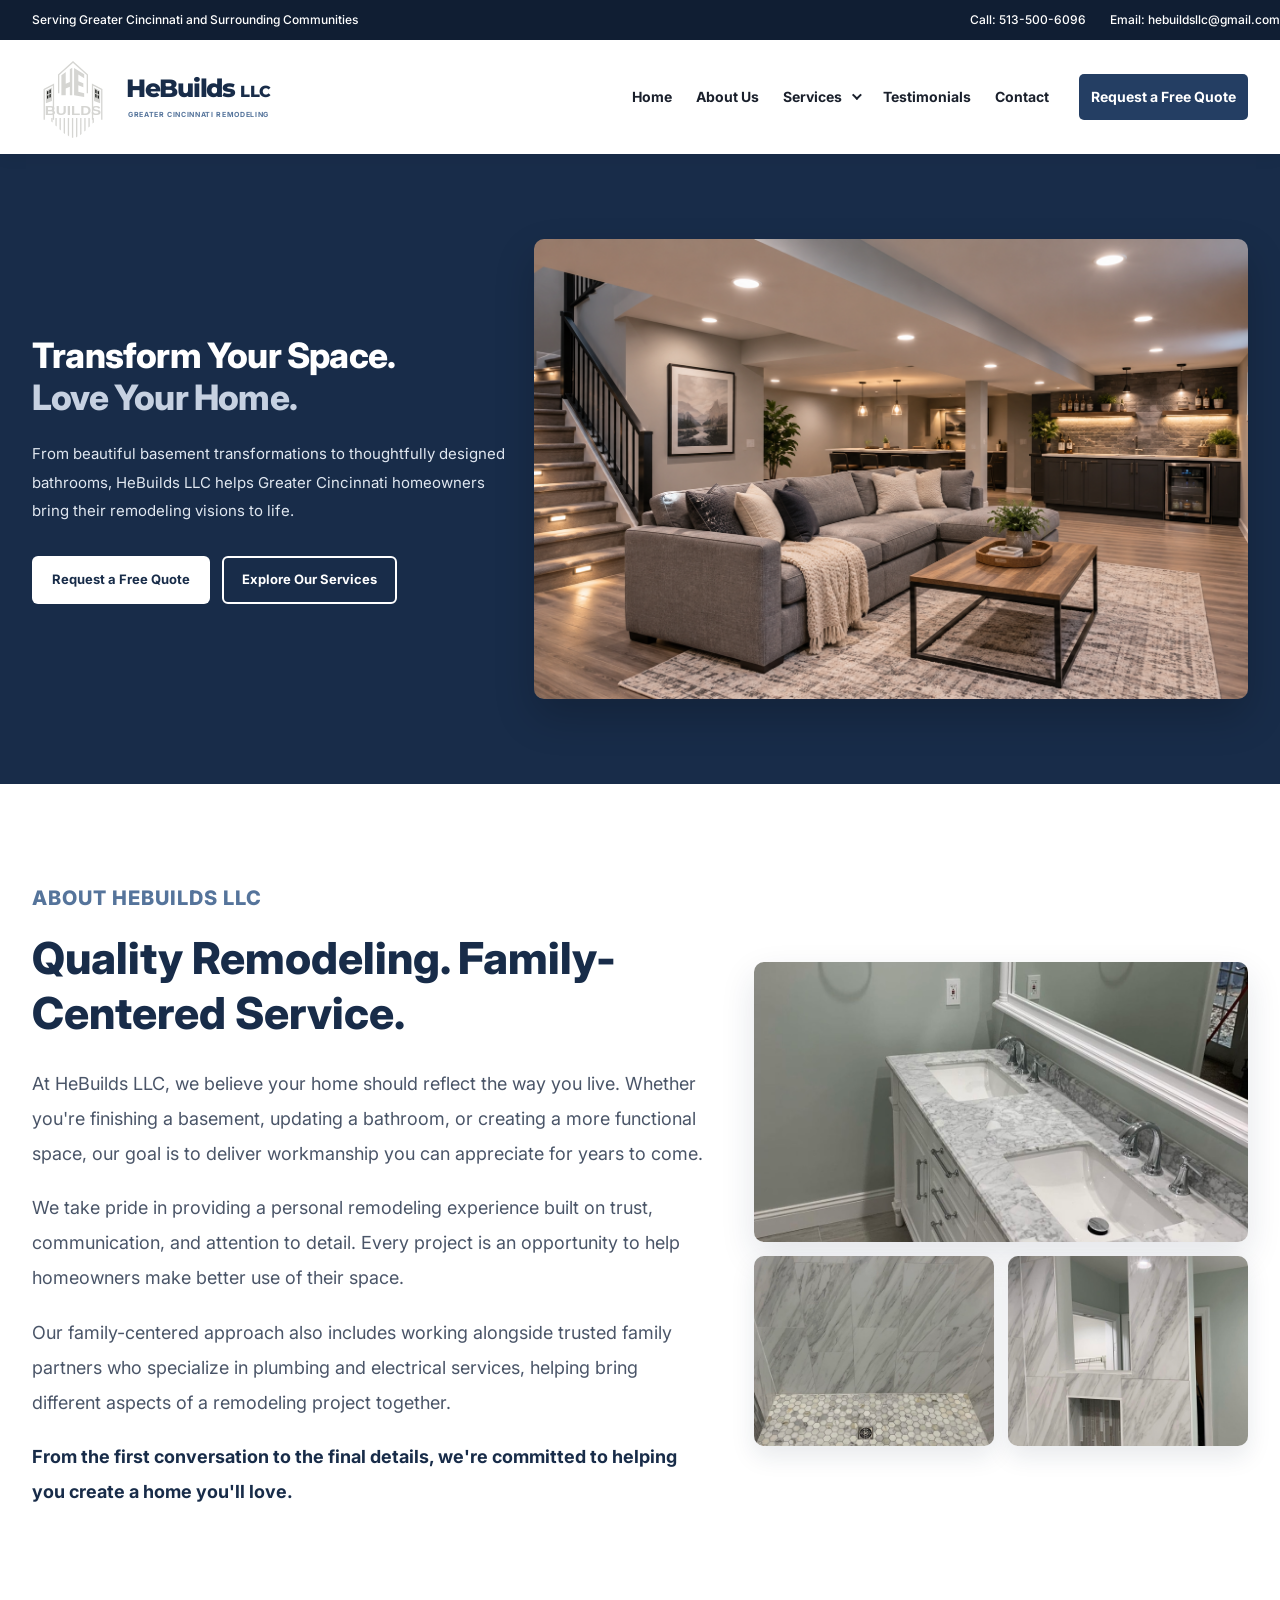
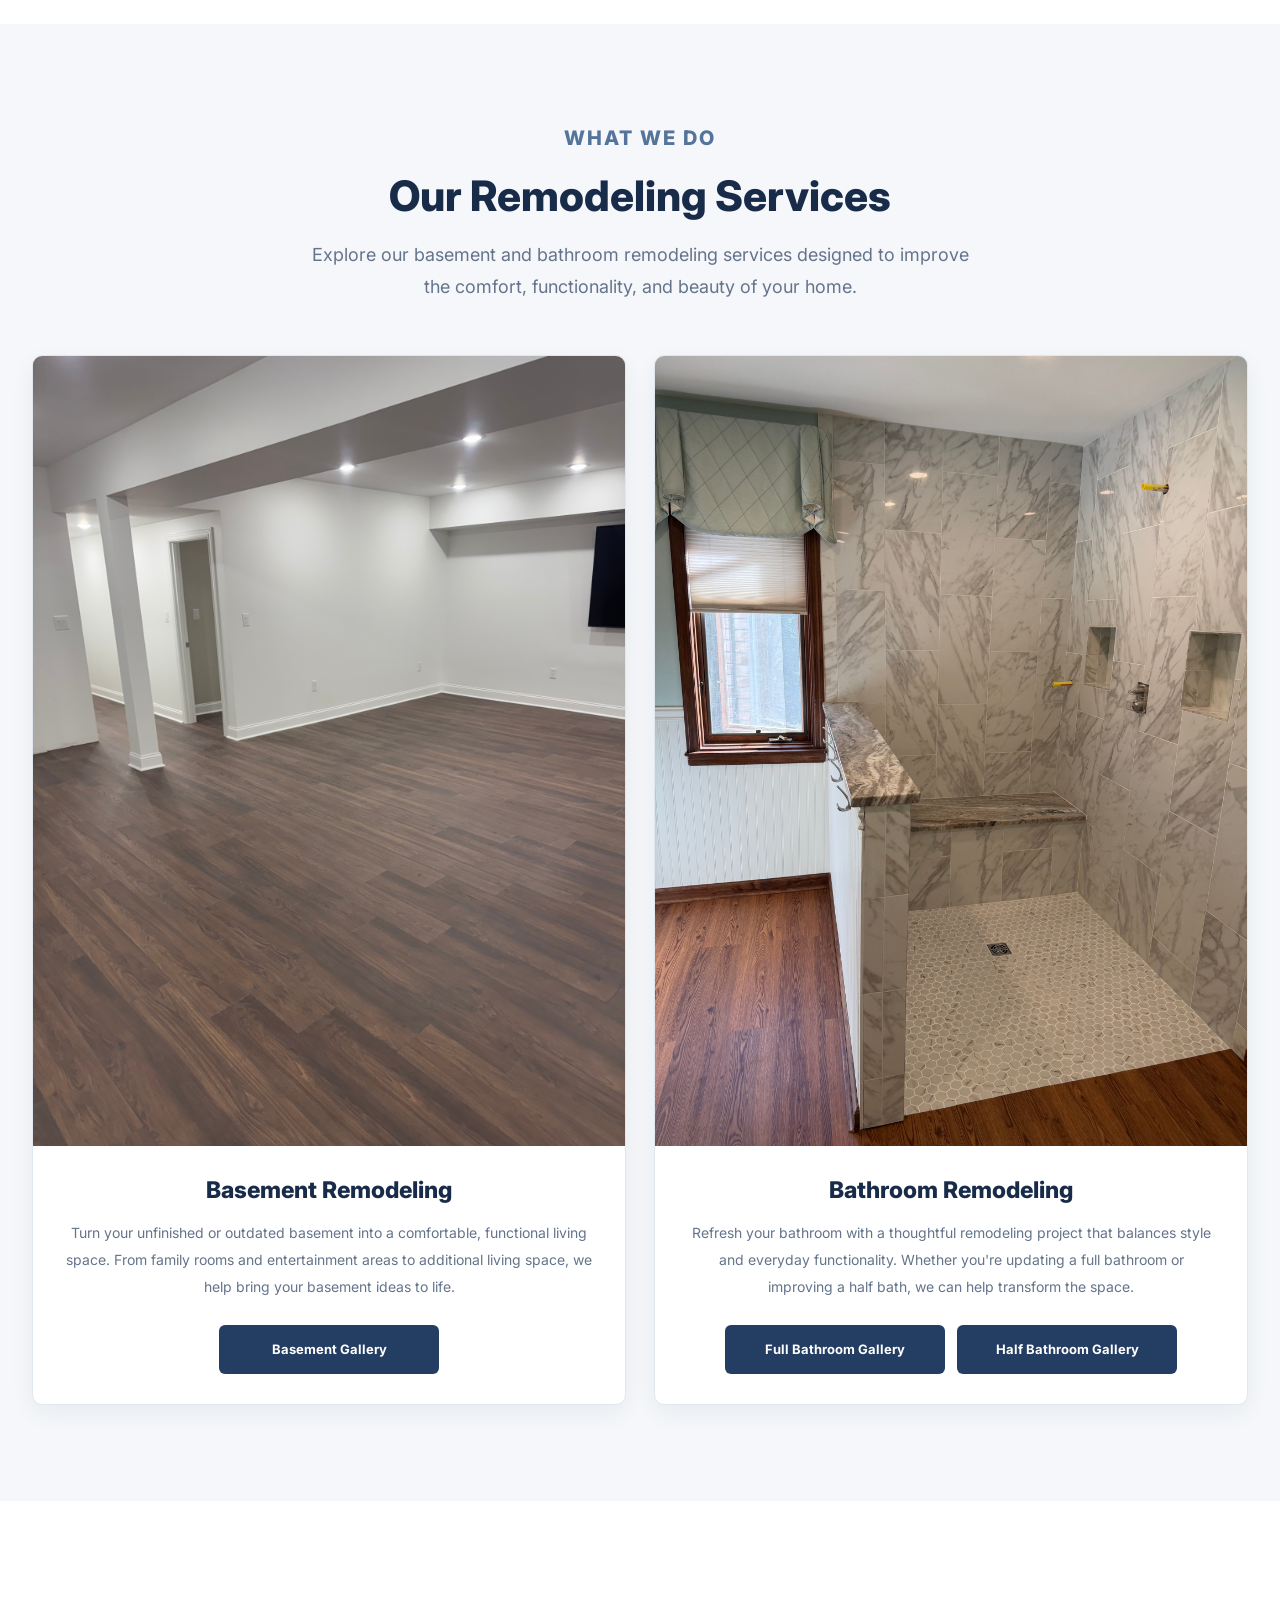
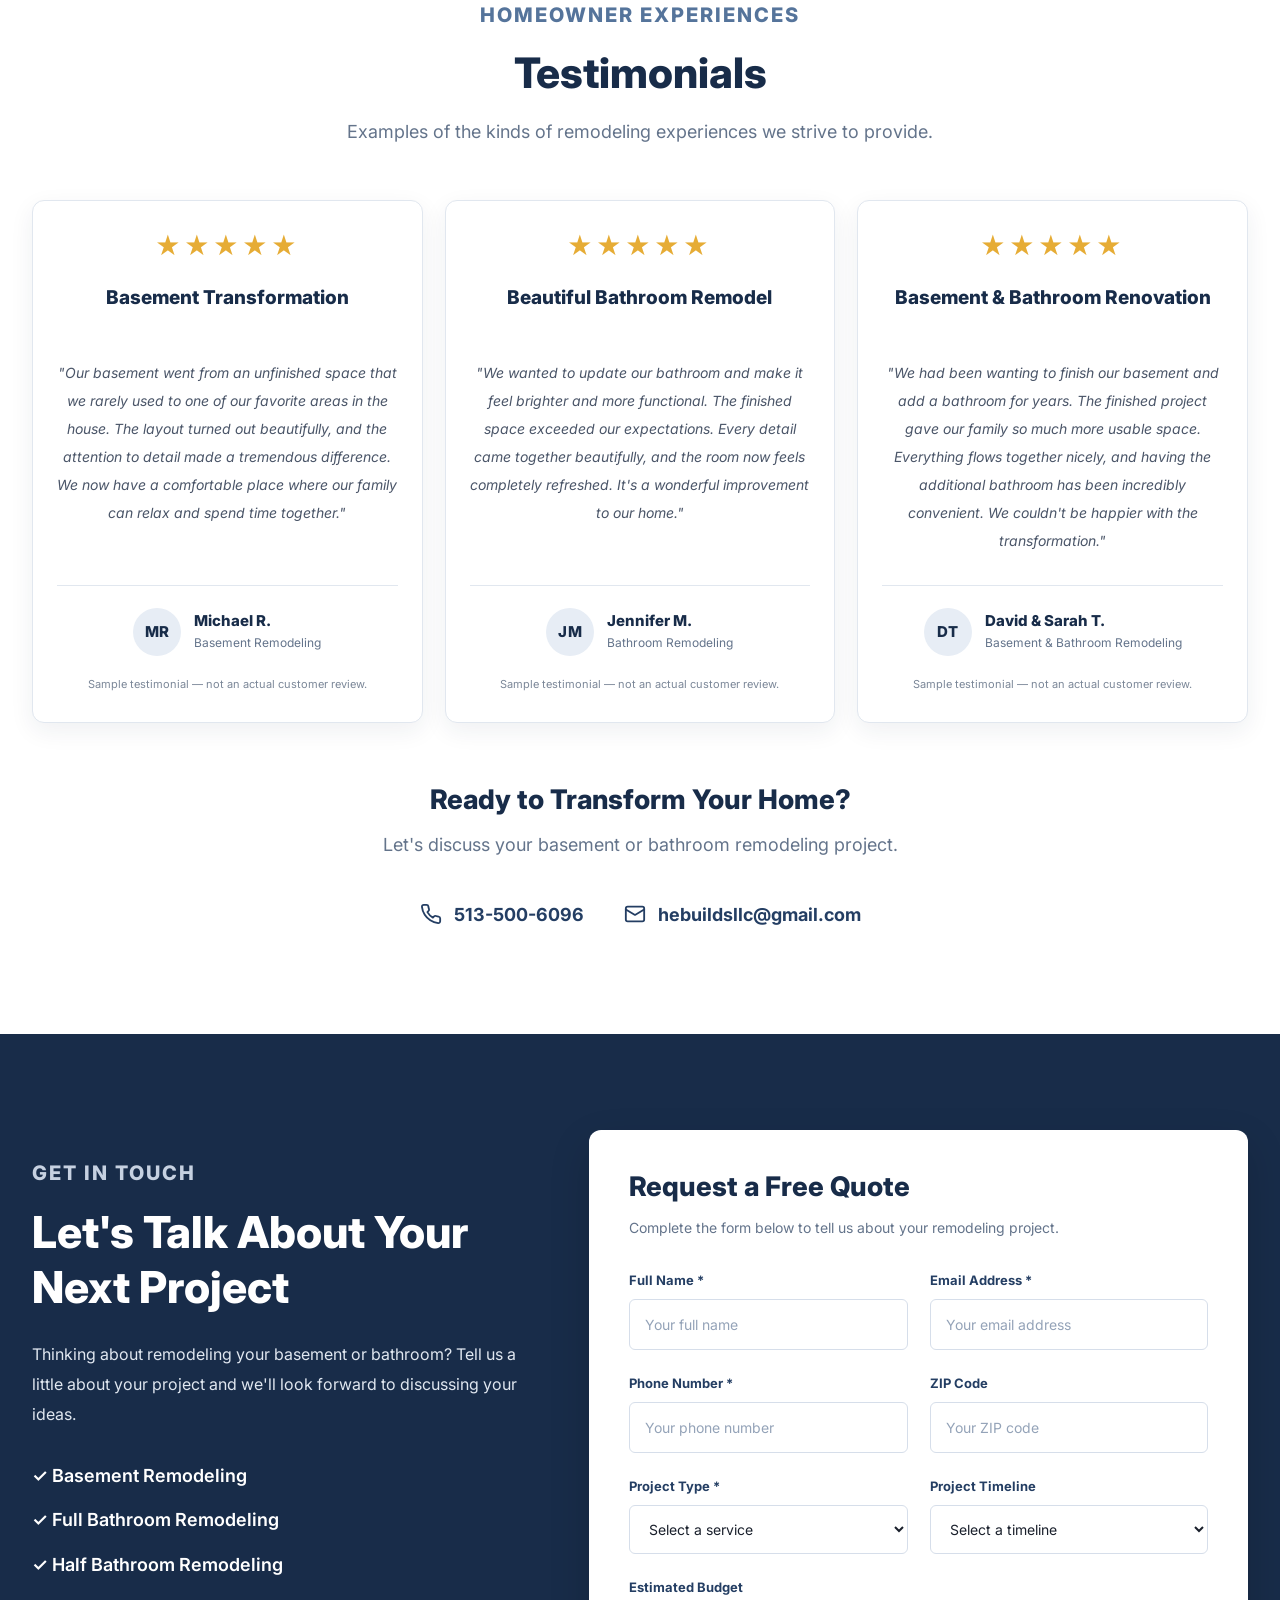
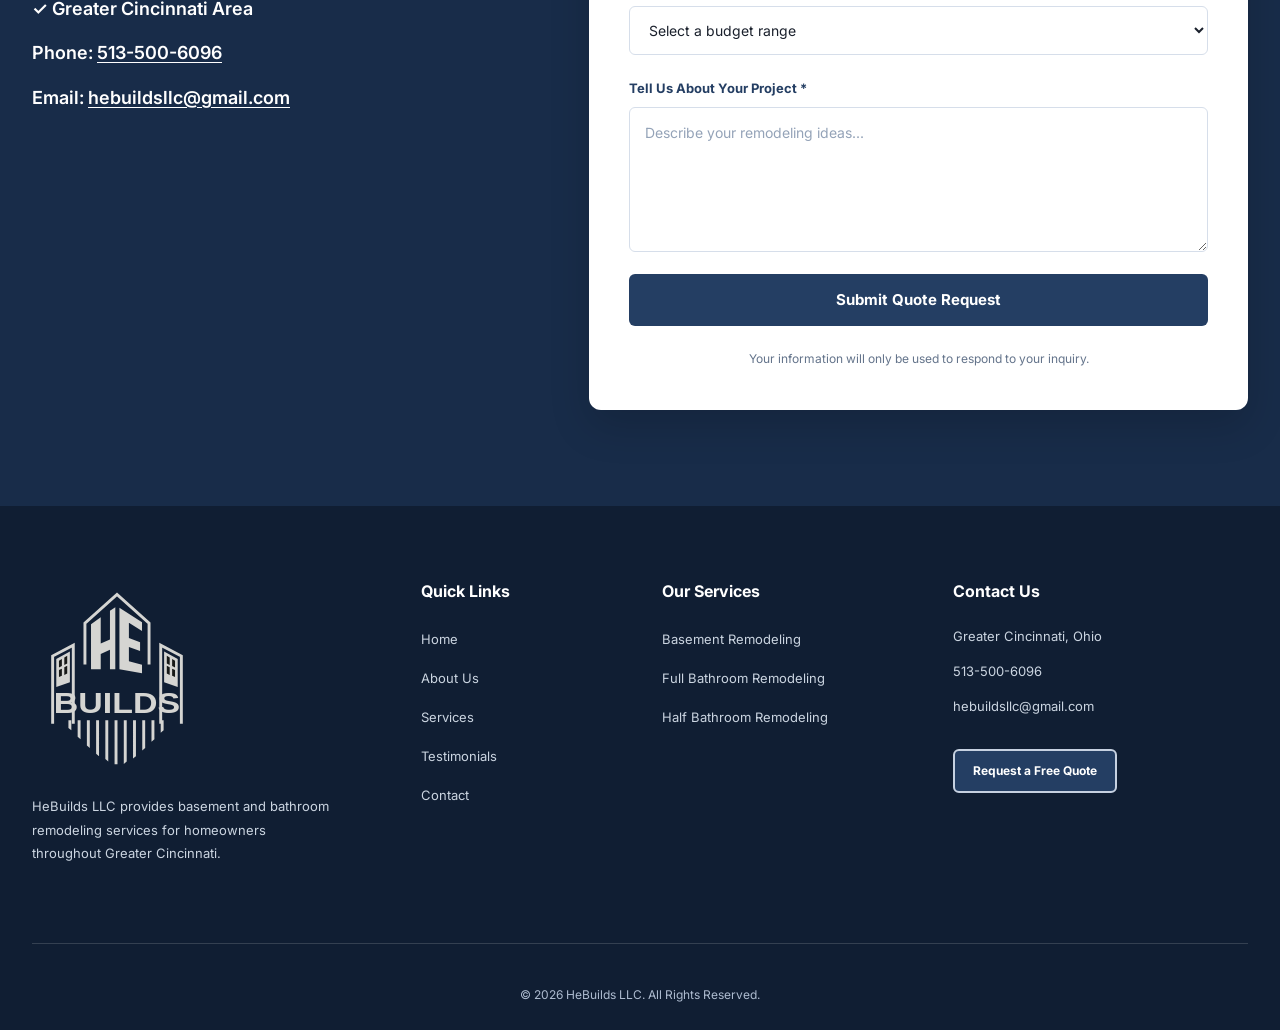
==== commit eb1a6be2: "updated two images" ====
--- a/index.html
+++ b/index.html
@@ -537,7 +537,7 @@
 
               <article class="service__card">
                 <img
-                  src="assets/basement/img_9451.jpeg"
+                  src="assets/basement/IMG_9451.jpeg"
                   alt="Finished basement remodeling project"
                   loading="lazy"
                 />
@@ -564,7 +564,7 @@
 
               <article class="service__card">
                 <img
-                  src="assets/full-bathroom/img_0015.jpeg"
+                  src="assets/full-bathroom/IMG_0015.jpeg"
                   alt="Beautiful bathroom remodeling project"
                   loading="lazy"
                 />
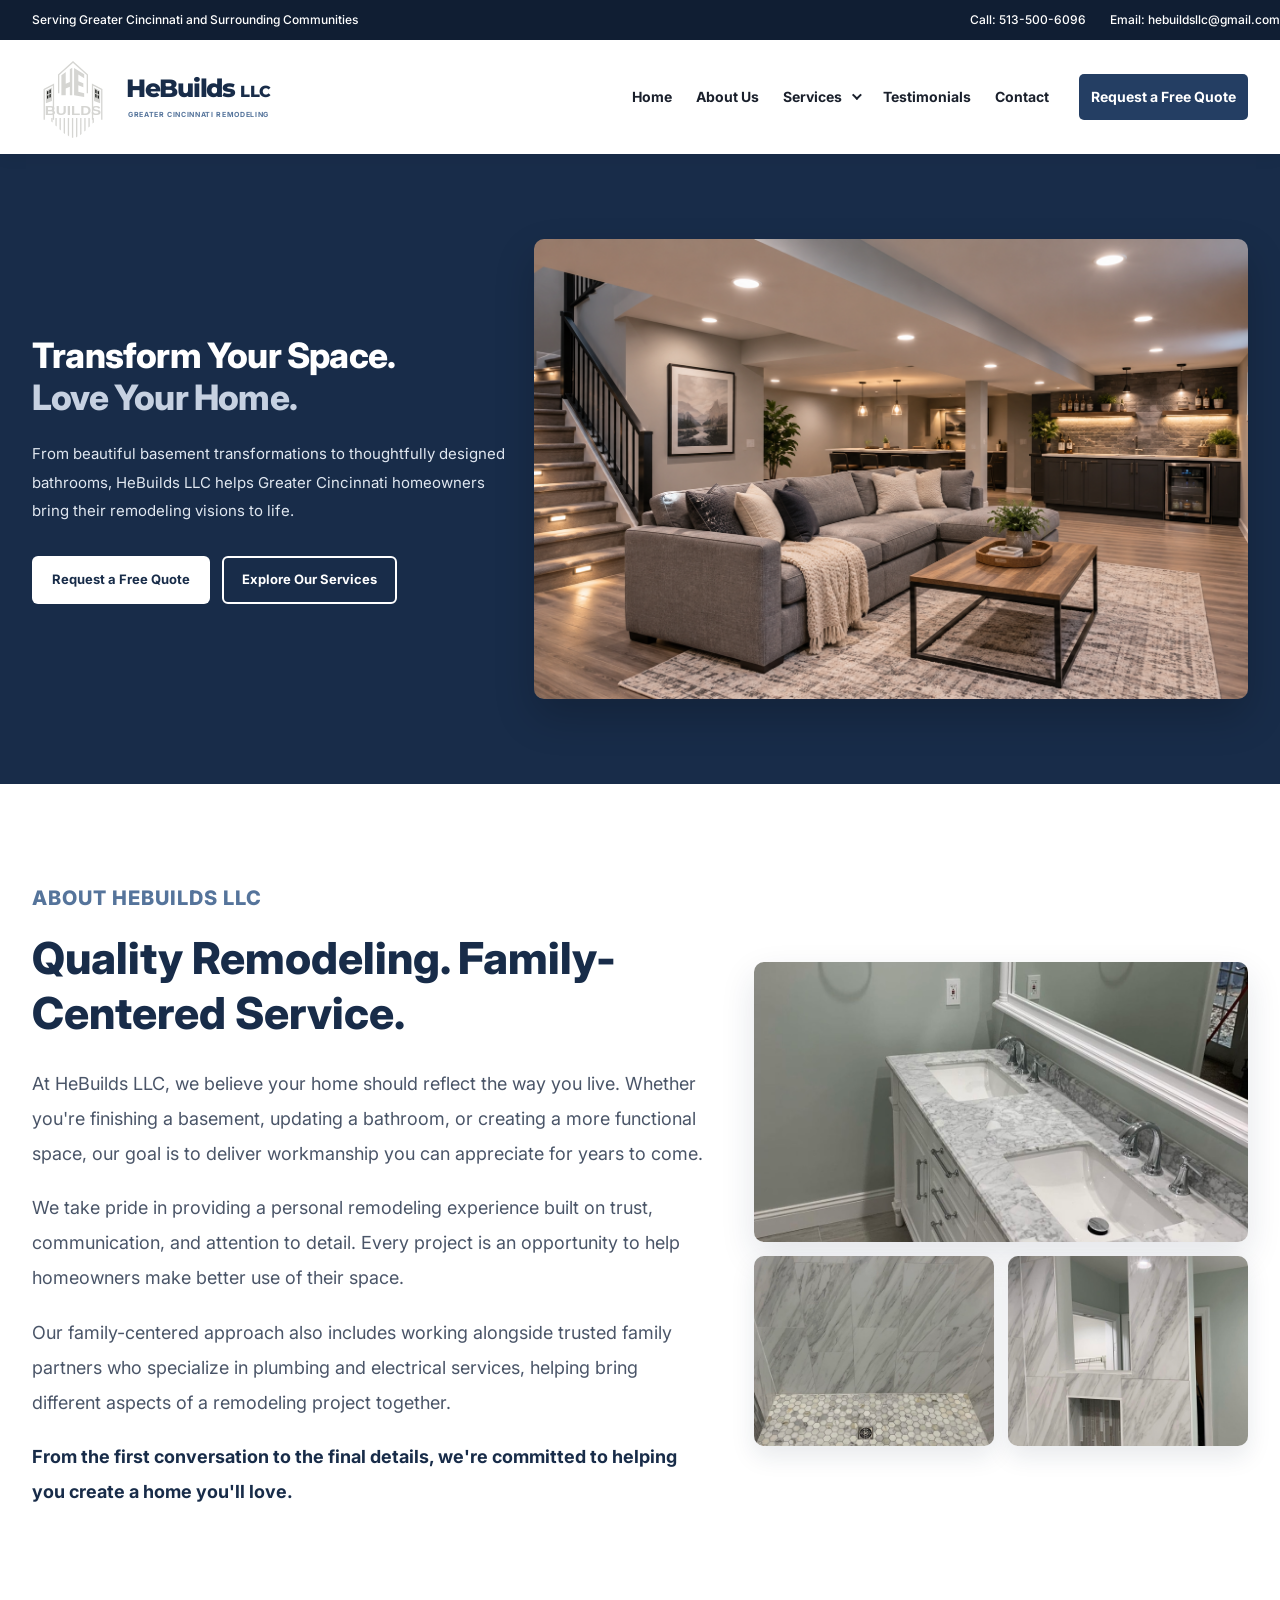
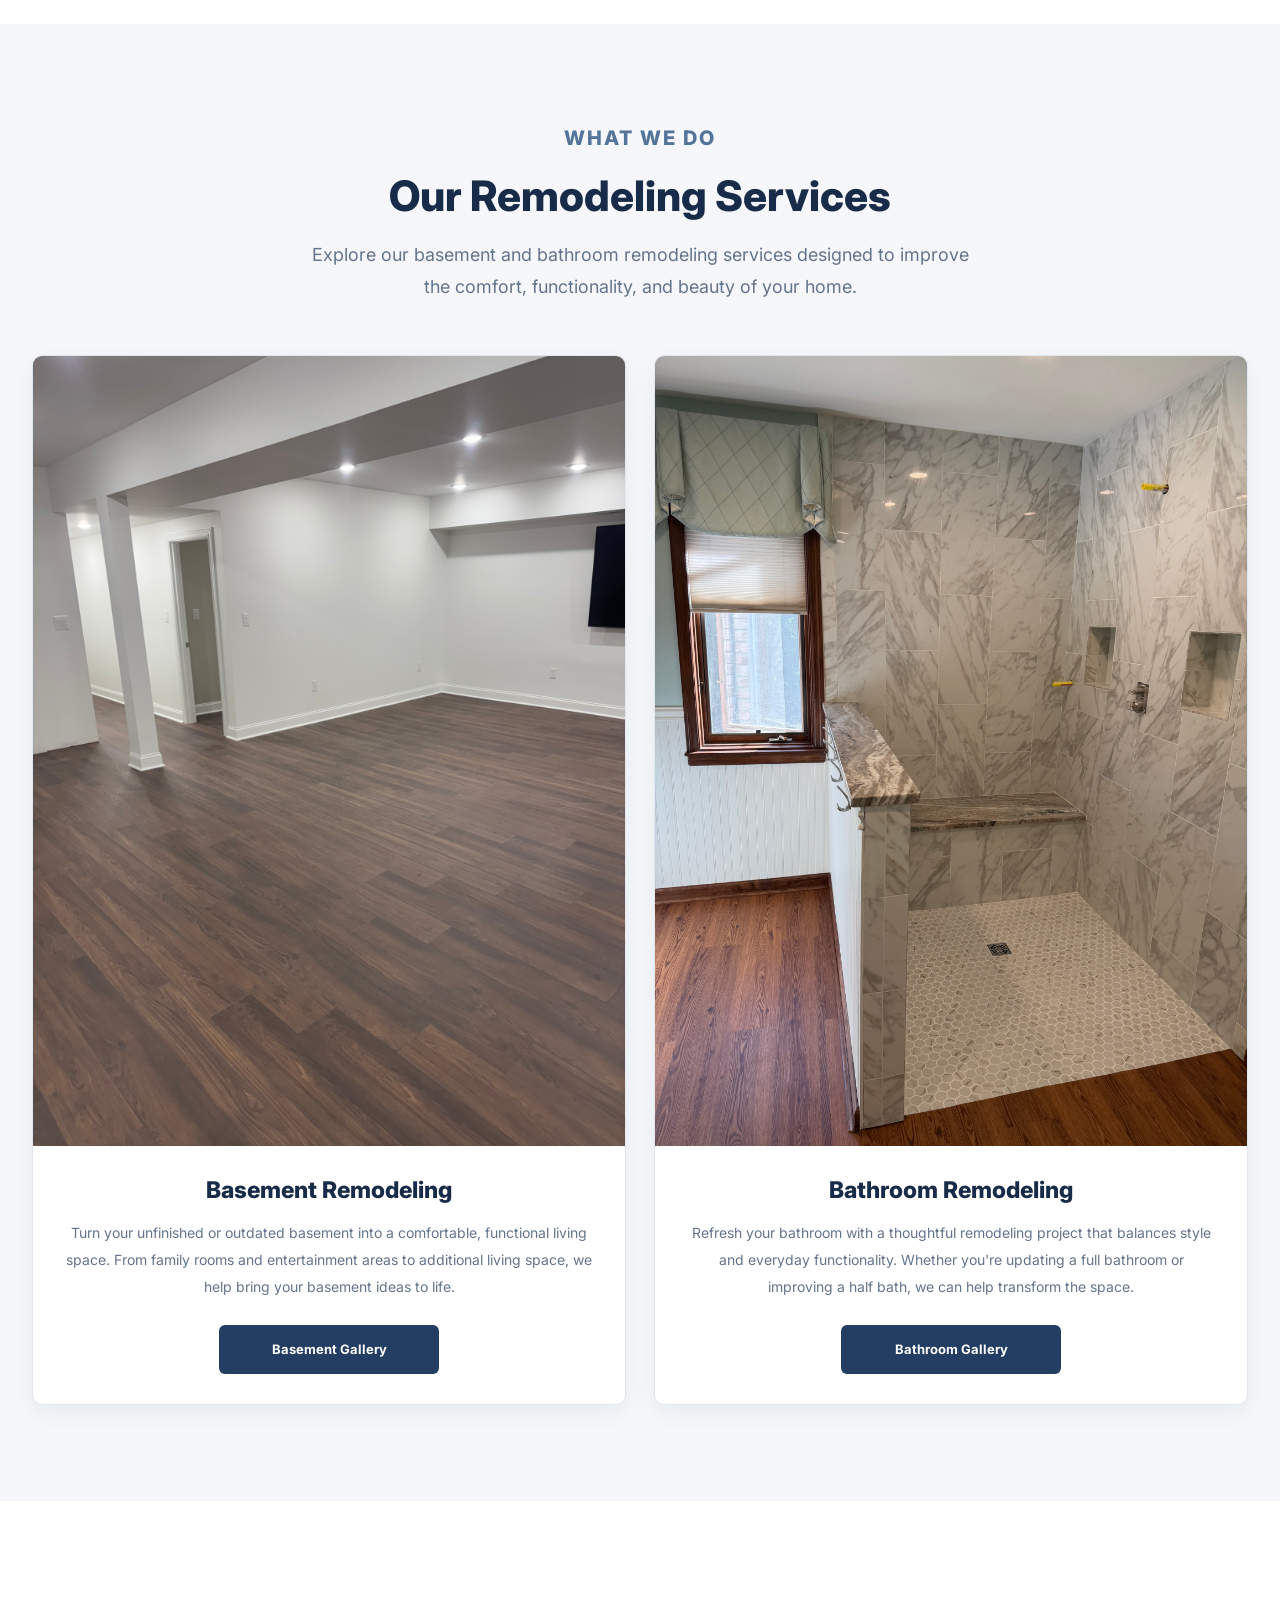
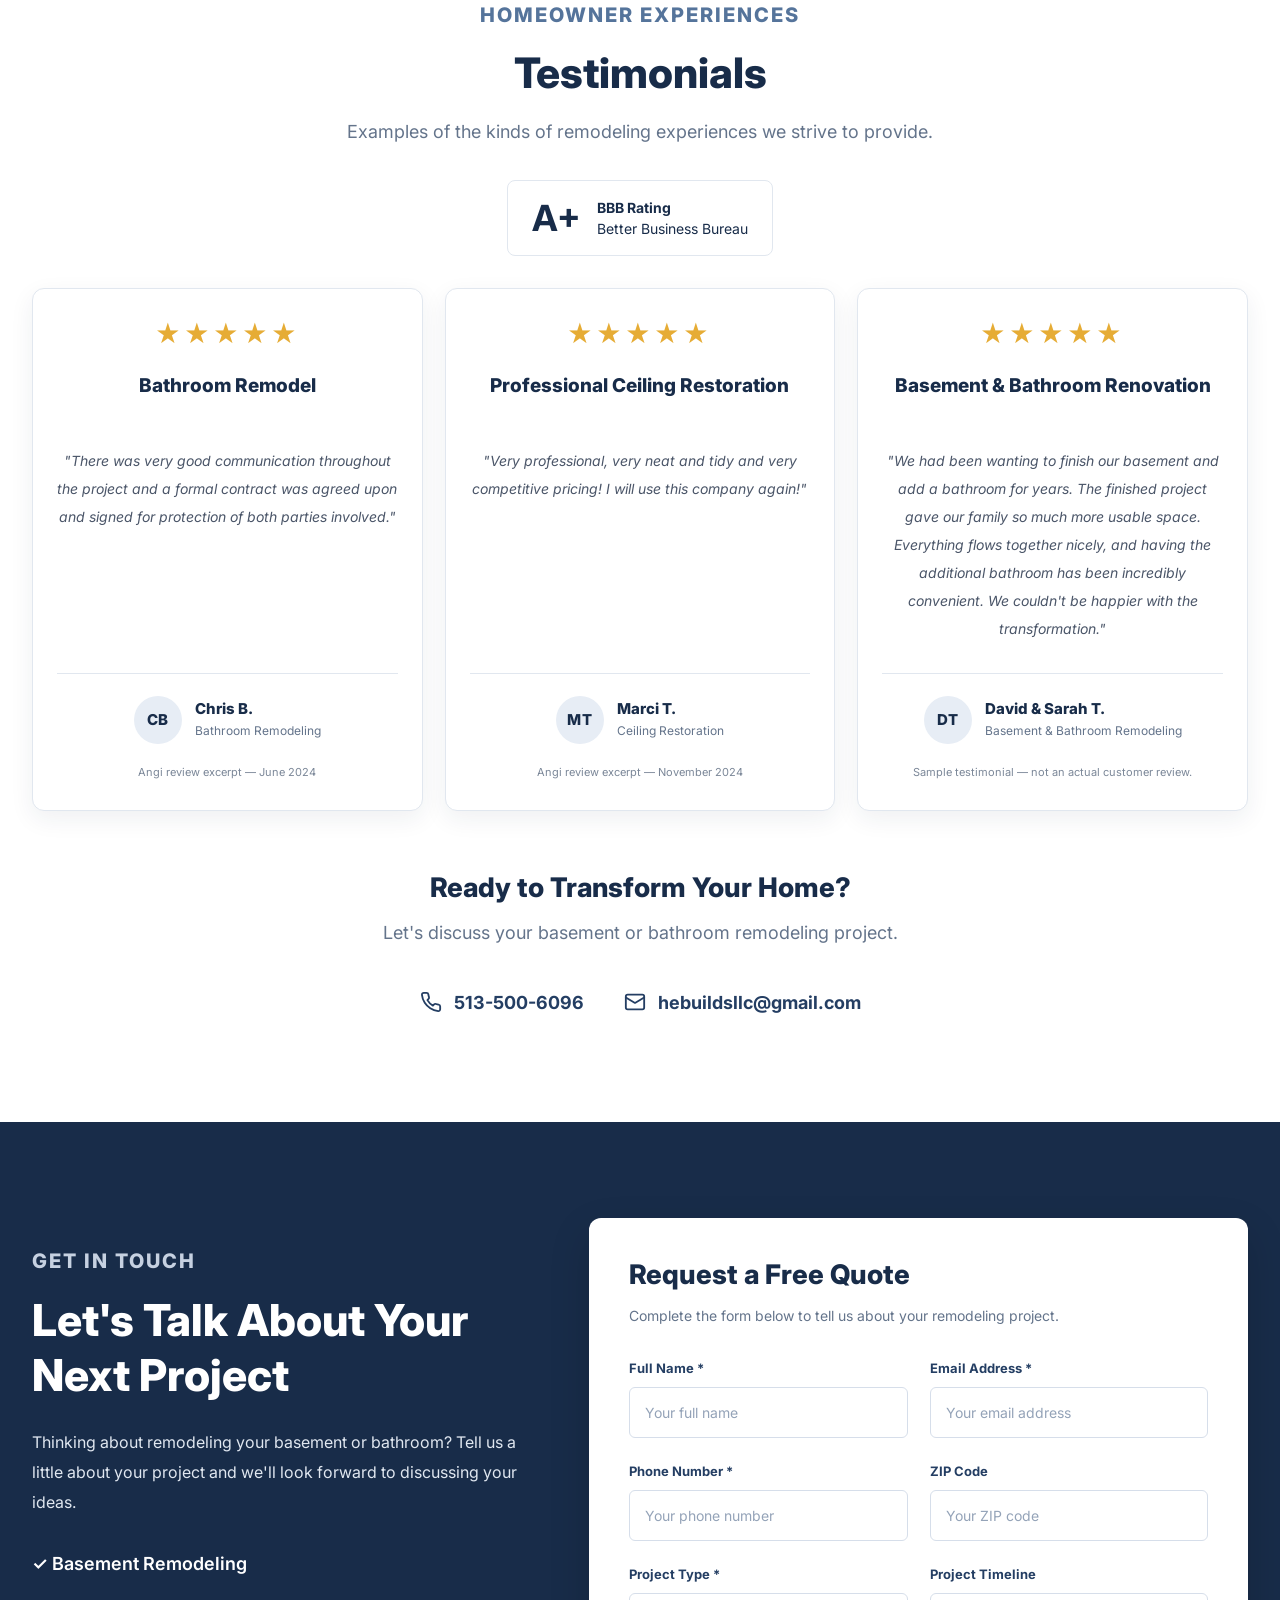
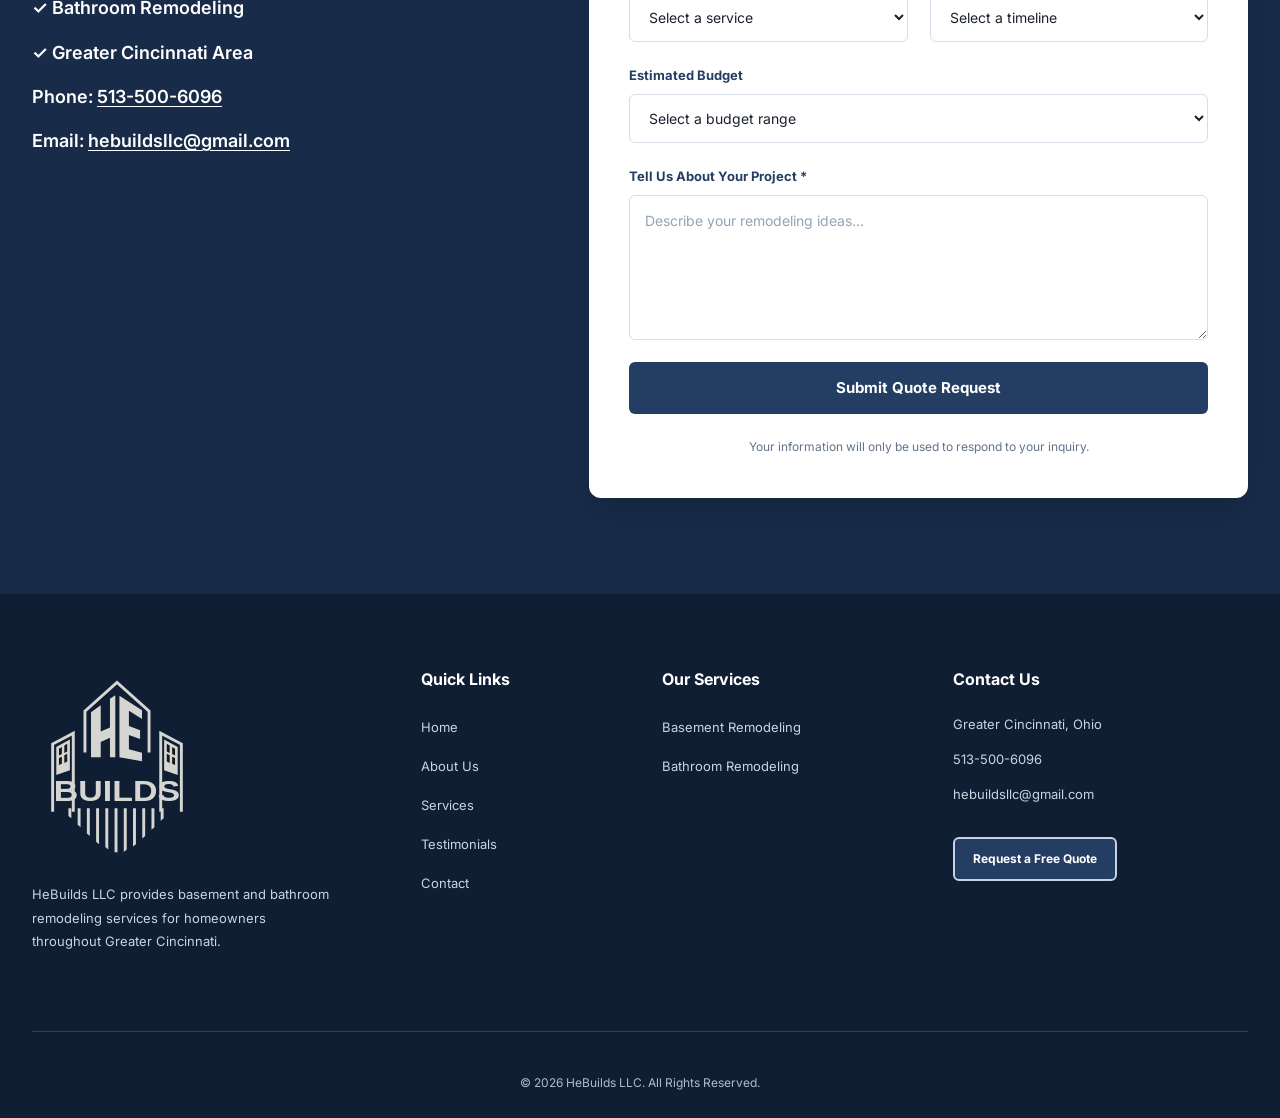
==== commit a8fb7321: "Removed Half-bath and updated testimonials" ====
--- a/index.html
+++ b/index.html
@@ -282,10 +282,7 @@
                   <a href="basement.html">Basement Remodeling</a>
                 </li>
                 <li>
-                  <a href="fullbath.html">Full Bathroom Remodeling</a>
-                </li>
-                <li>
-                  <a href="halfbath.html">Half Bathroom Remodeling</a>
+                  <a href="bathroom.html">Bathroom Remodeling</a>
                 </li>
               </ul>
             </li>
@@ -365,13 +362,10 @@
                 Basement Remodeling
               </a>
 
-              <a href="fullbath.html" onclick="closeMenu()">
-                Full Bathroom Remodeling
+              <a href="bathroom.html" onclick="closeMenu()">
+                Bathroom Remodeling
               </a>
 
-              <a href="halfbath.html" onclick="closeMenu()">
-                Half Bathroom Remodeling
-              </a>
             </div>
           </details>
 
@@ -580,13 +574,10 @@
                   </p>
 
                   <div class="service__buttons">
-                    <a href="fullbath.html" class="button button--primary">
-                      Full Bathroom Gallery
+                    <a href="bathroom.html" class="button button--primary">
+                      Bathroom Gallery
                     </a>
 
-                    <a href="halfbath.html" class="button button--primary">
-                      Half Bathroom Gallery
-                    </a>
                   </div>
                 </div>
               </article>
@@ -613,66 +604,70 @@
               </p>
             </div>
 
+            <div style="text-align: center; margin: -20px 0 32px;">
+              <div
+                style="display: inline-flex; align-items: center; gap: 16px; padding: 16px 24px; border: 1px solid #e1e7ef; border-radius: 8px; color: #182c49; background: #fff;"
+              >
+                <strong style="font-size: 36px; line-height: 1;">A+</strong>
+                <span style="text-align: left; font-size: 14px; line-height: 1.5;">
+                  <strong>BBB Rating</strong><br />
+                  Better Business Bureau
+                </span>
+              </div>
+            </div>
+
             <div class="testimonials__grid">
-              <!-- BASEMENT TESTIMONIAL -->
+              <!-- CHRIS B. TESTIMONIAL -->
 
               <article class="testimonial__card">
                 <div class="testimonial__stars" aria-label="Five stars">
                   ★★★★★
                 </div>
 
-                <h3>Basement Transformation</h3>
+                <h3>Bathroom Remodel</h3>
 
                 <p class="testimonial__quote">
-                  "Our basement went from an unfinished space that we rarely
-                  used to one of our favorite areas in the house. The layout
-                  turned out beautifully, and the attention to detail made a
-                  tremendous difference. We now have a comfortable place where
-                  our family can relax and spend time together."
+                  "There was very good communication throughout the project and a formal contract was agreed upon and signed for protection of both parties involved."
                 </p>
 
                 <div class="testimonial__customer">
-                  <div class="testimonial__avatar">MR</div>
+                  <div class="testimonial__avatar">CB</div>
 
                   <div class="testimonial__customer-info">
-                    <h4>Michael R.</h4>
-                    <p>Basement Remodeling</p>
+                    <h4>Chris B.</h4>
+                    <p>Bathroom Remodeling</p>
                   </div>
                 </div>
 
                 <p class="testimonial__disclaimer">
-                  Sample testimonial — not an actual customer review.
+                  <a href="https://www.angi.com/companylist/us/ky/hebron/bathroom-fan-installation.htm" target="_blank" rel="noopener noreferrer">Angi review excerpt</a> — June 2024
                 </p>
               </article>
 
-              <!-- BATHROOM TESTIMONIAL -->
+              <!-- MARCI T. TESTIMONIAL -->
 
               <article class="testimonial__card">
                 <div class="testimonial__stars" aria-label="Five stars">
                   ★★★★★
                 </div>
 
-                <h3>Beautiful Bathroom Remodel</h3>
+                <h3>Professional Ceiling Restoration</h3>
 
                 <p class="testimonial__quote">
-                  "We wanted to update our bathroom and make it feel brighter
-                  and more functional. The finished space exceeded our
-                  expectations. Every detail came together beautifully, and the
-                  room now feels completely refreshed. It's a wonderful
-                  improvement to our home."
+                  "Very professional, very neat and tidy and very competitive pricing! I will use this company again!"
                 </p>
 
                 <div class="testimonial__customer">
-                  <div class="testimonial__avatar">JM</div>
+                  <div class="testimonial__avatar">MT</div>
 
                   <div class="testimonial__customer-info">
-                    <h4>Jennifer M.</h4>
-                    <p>Bathroom Remodeling</p>
+                    <h4>Marci T.</h4>
+                    <p>Ceiling Restoration</p>
                   </div>
                 </div>
 
                 <p class="testimonial__disclaimer">
-                  Sample testimonial — not an actual customer review.
+                  <a href="https://www.angi.com/companylist/us/oh/oxford/popcorn-ceilings.htm" target="_blank" rel="noopener noreferrer">Angi review excerpt</a> — November 2024
                 </p>
               </article>
 
@@ -801,8 +796,7 @@
 
               <div class="quote__highlights">
                 <p>✓ Basement Remodeling</p>
-                <p>✓ Full Bathroom Remodeling</p>
-                <p>✓ Half Bathroom Remodeling</p>
+                <p>✓ Bathroom Remodeling</p>
                 <p>✓ Greater Cincinnati Area</p>
 
                 <p>
@@ -909,11 +903,8 @@
                       <option value="Basement Remodeling">
                         Basement Remodeling
                       </option>
-                      <option value="Full Bathroom Remodeling">
-                        Full Bathroom Remodeling
-                      </option>
-                      <option value="Half Bathroom Remodeling">
-                        Half Bathroom Remodeling
+                      <option value="Bathroom Remodeling">
+                        Bathroom Remodeling
                       </option>
                       <option value="Basement and Bathroom">
                         Basement and Bathroom
@@ -1033,10 +1024,7 @@
                 <a href="basement.html">Basement Remodeling</a>
               </li>
               <li>
-                <a href="fullbath.html">Full Bathroom Remodeling</a>
-              </li>
-              <li>
-                <a href="halfbath.html">Half Bathroom Remodeling</a>
+                <a href="bathroom.html">Bathroom Remodeling</a>
               </li>
             </ul>
           </div>
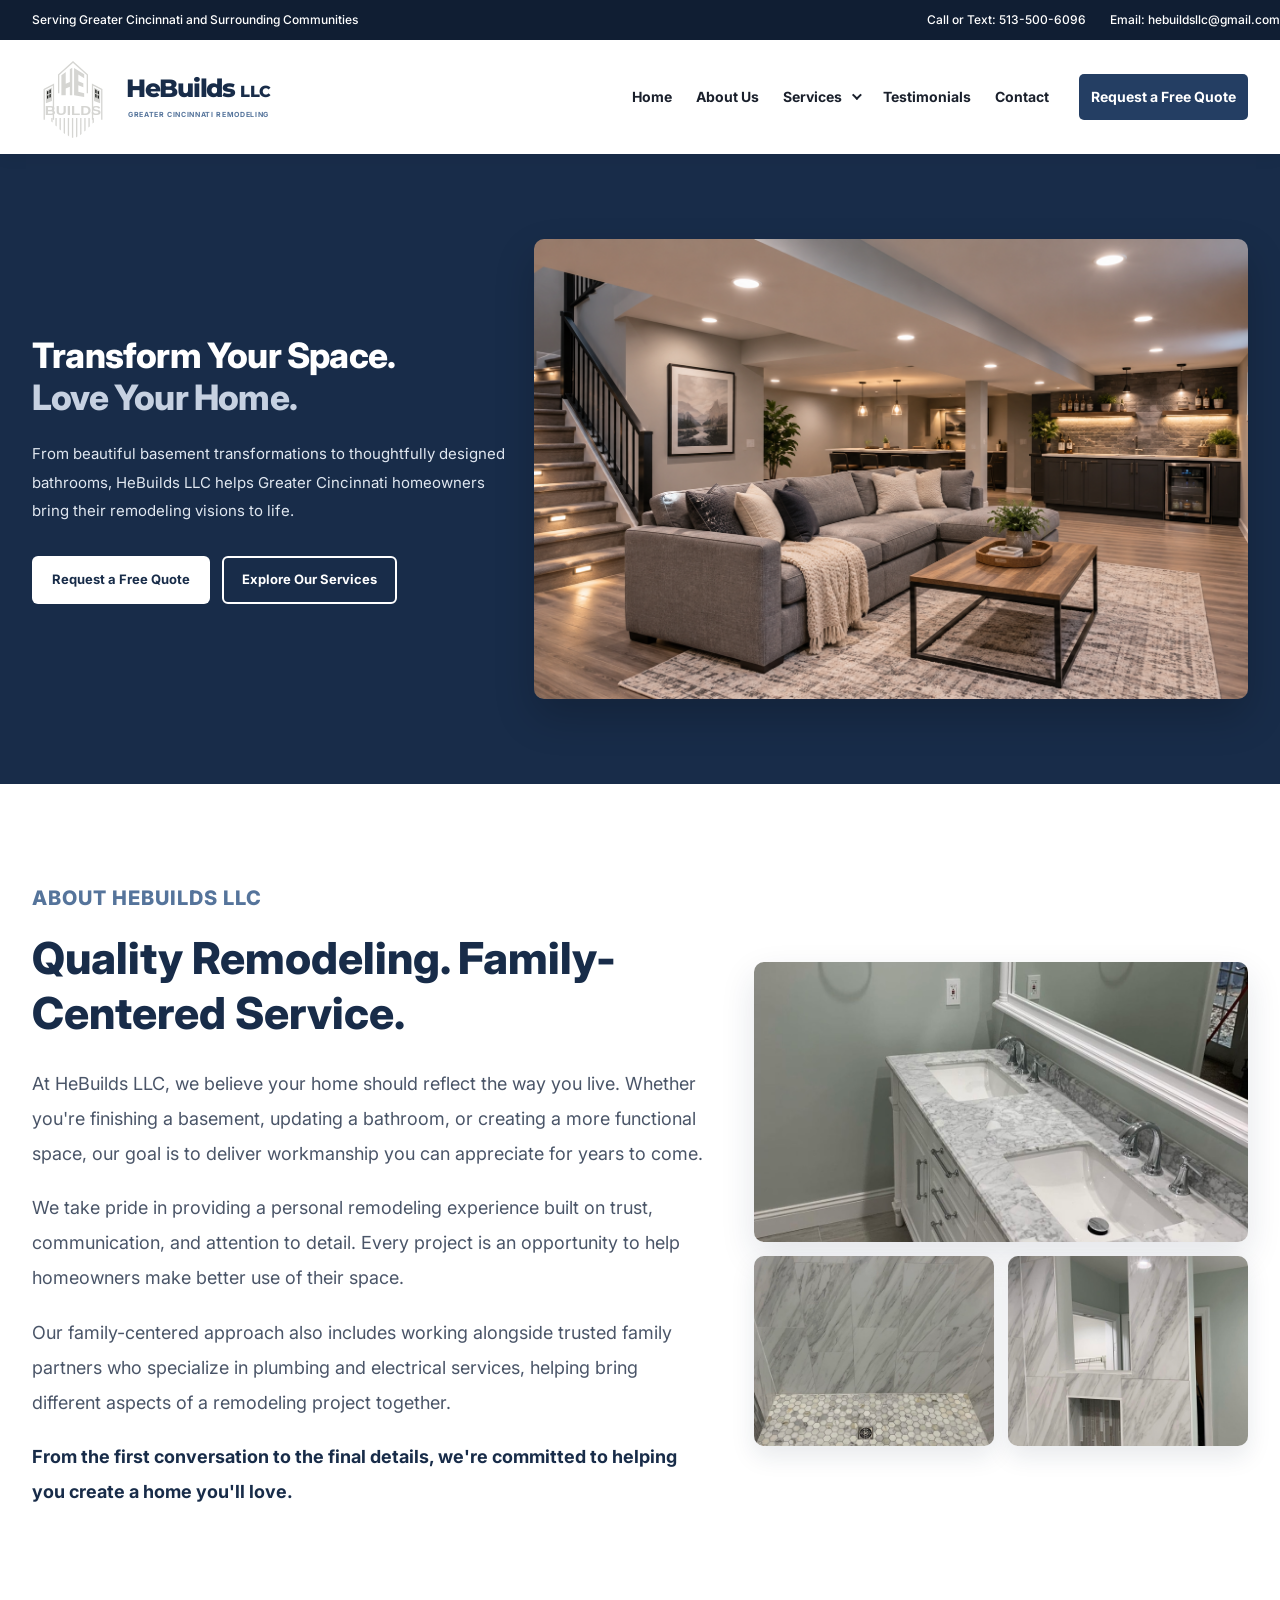
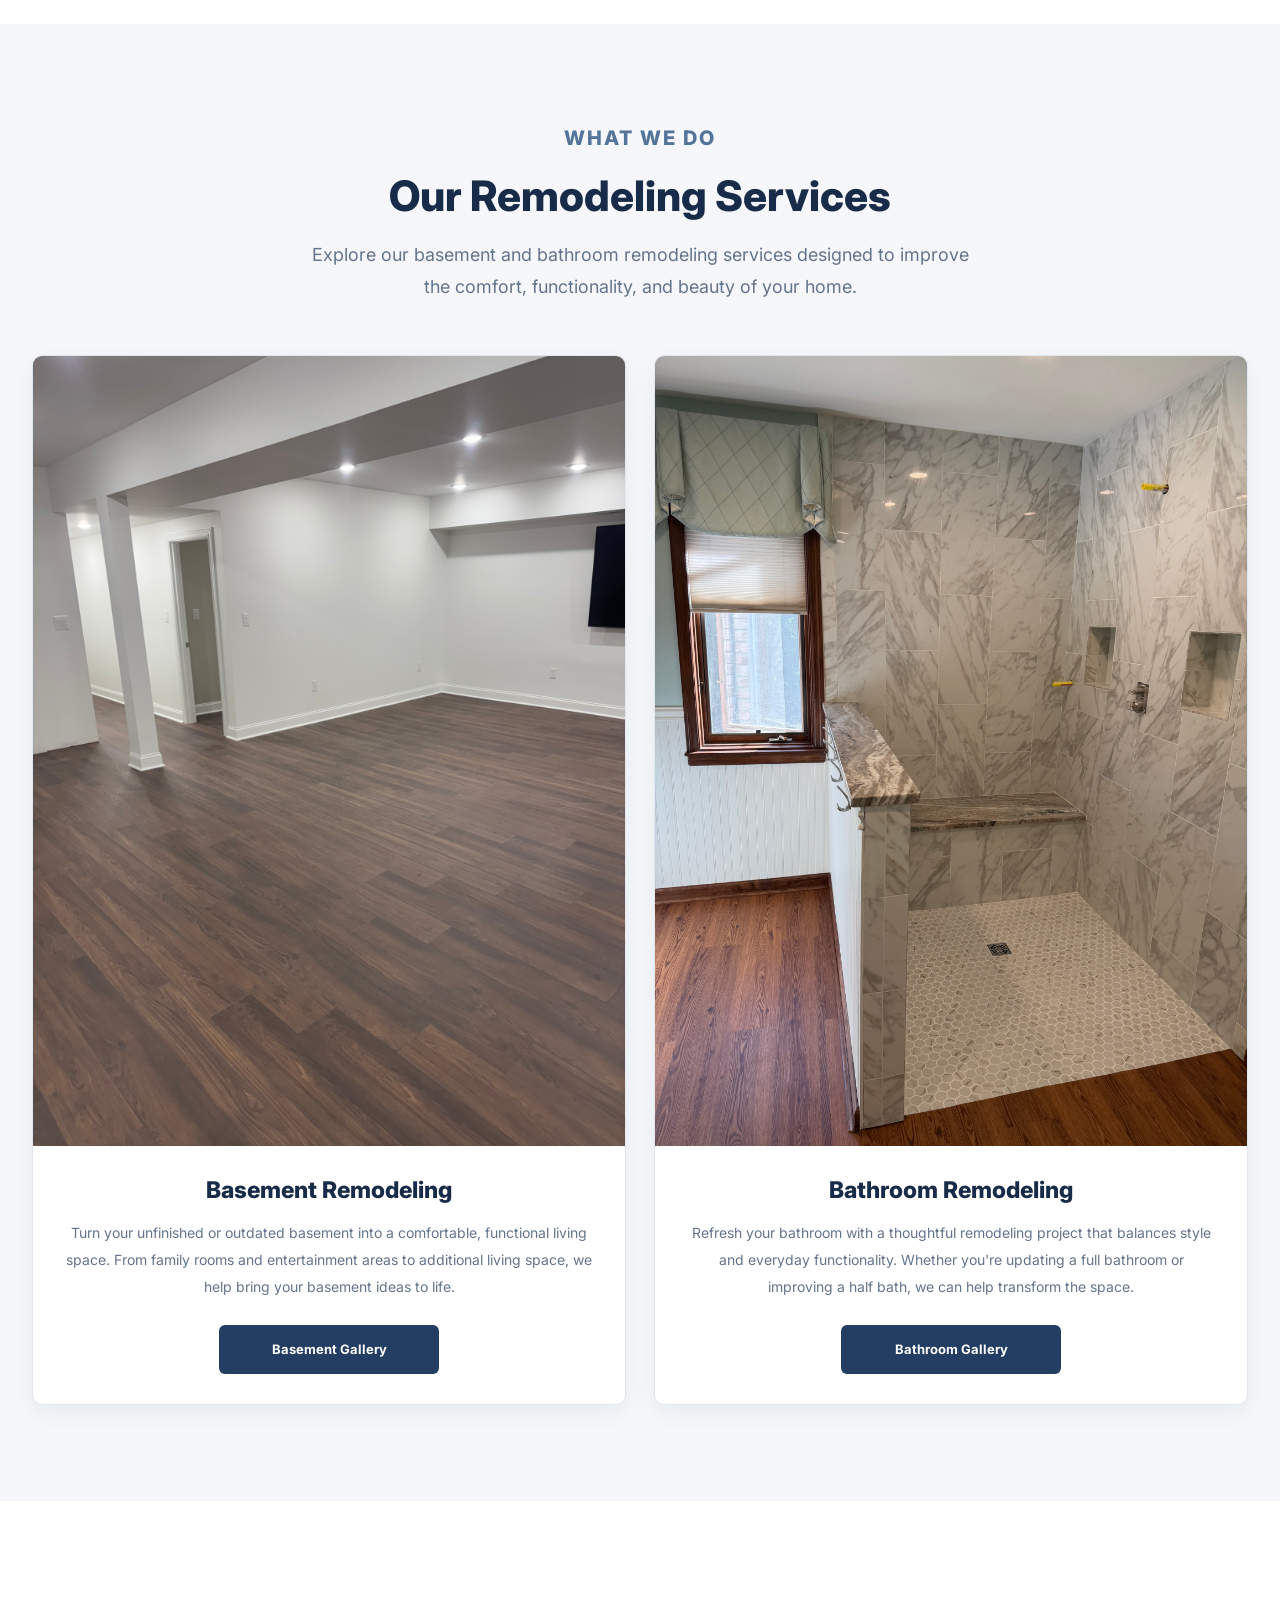
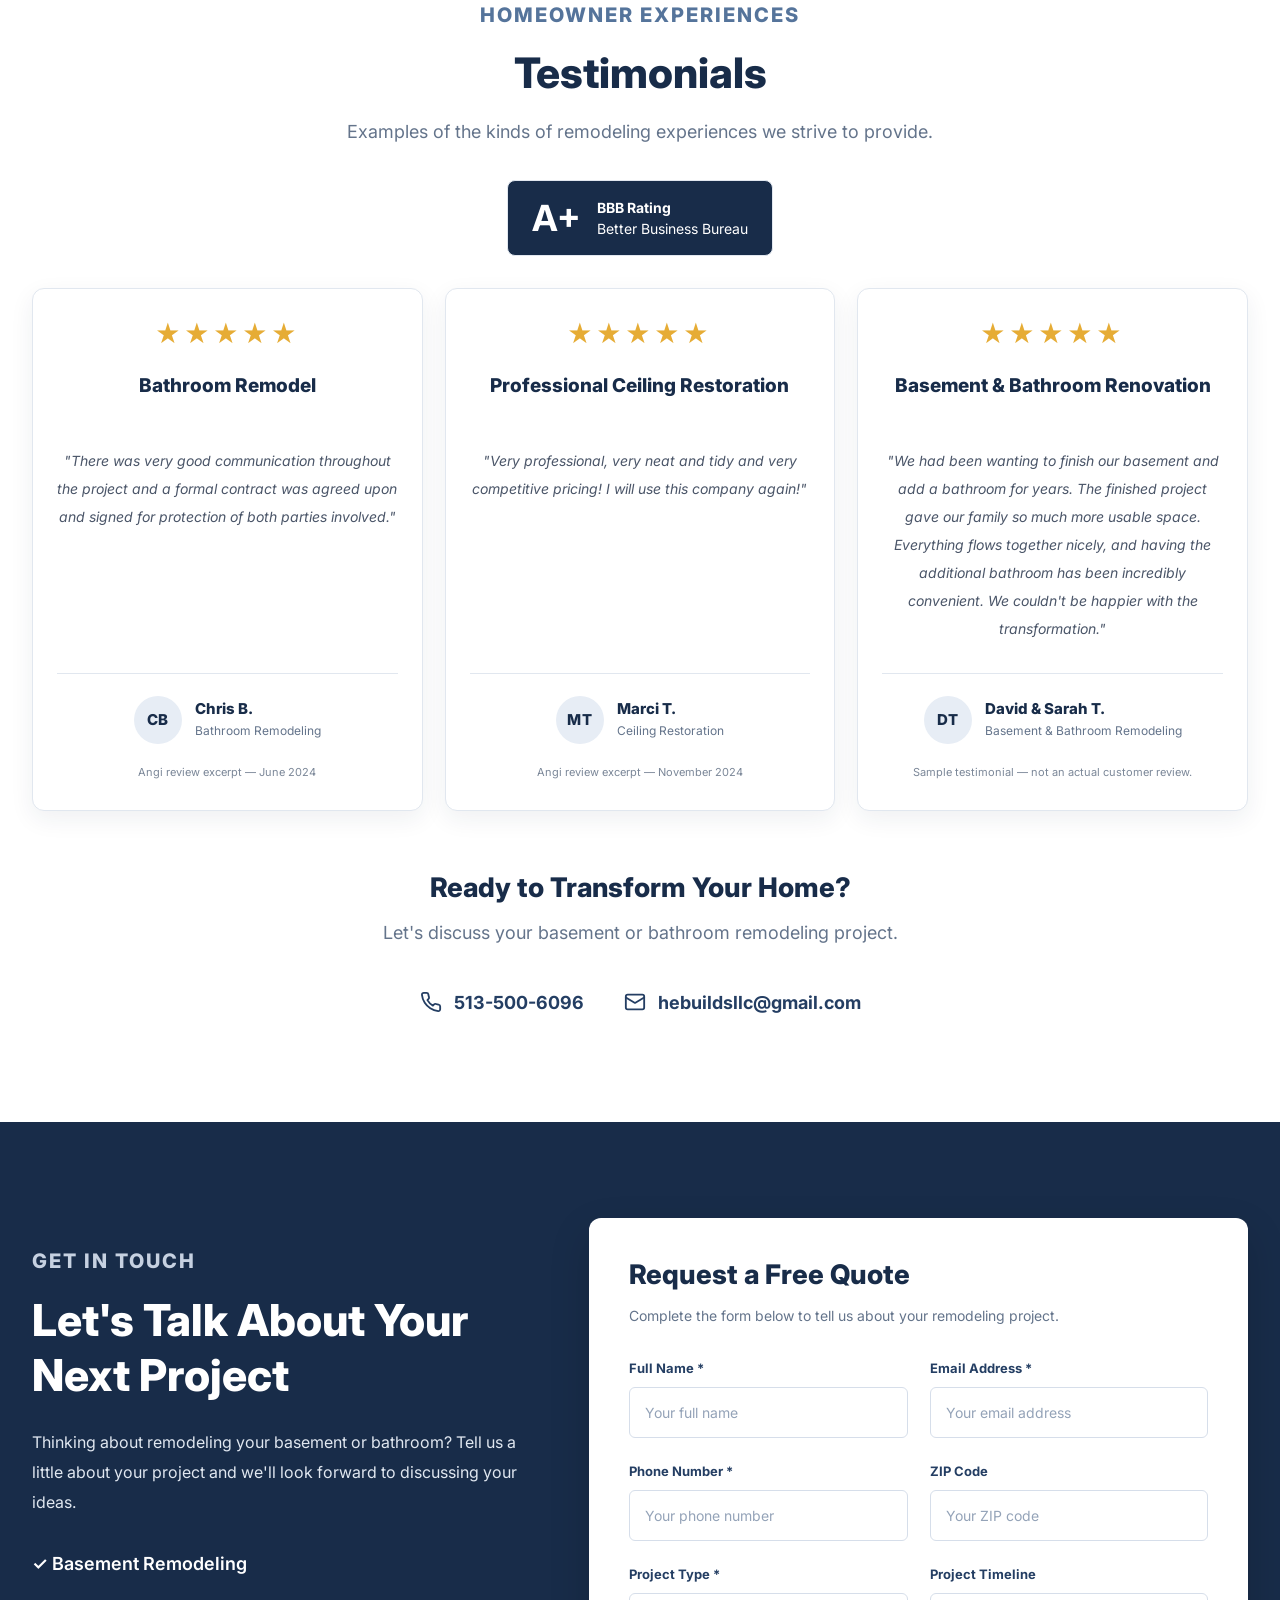
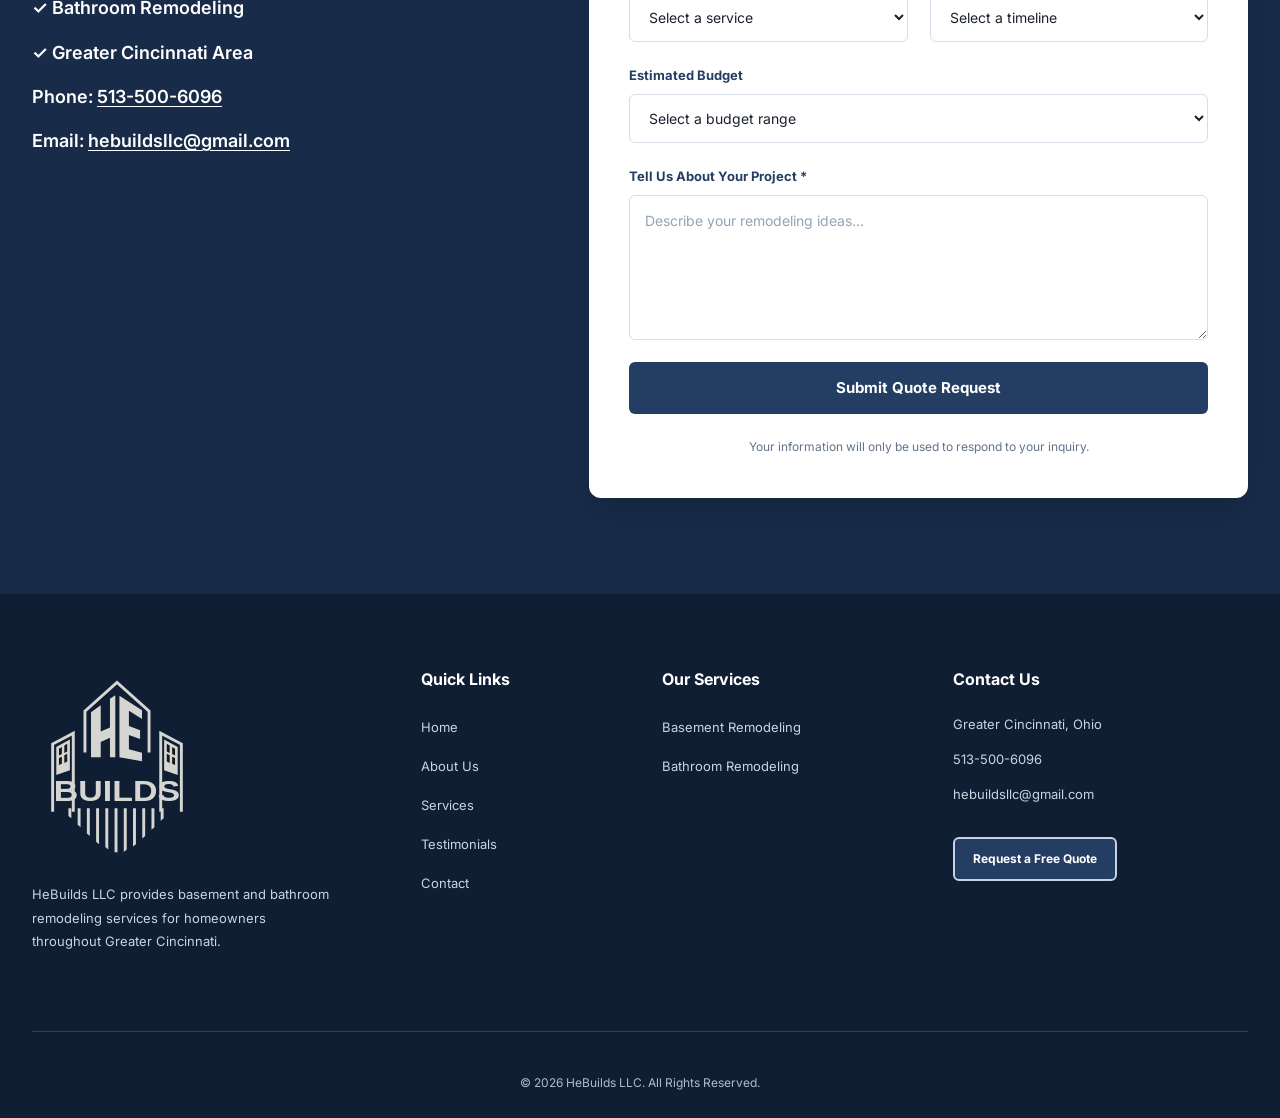
==== commit bcb7a259: "call or text update" ====
--- a/index.html
+++ b/index.html
@@ -219,7 +219,7 @@
         <p>Serving Greater Cincinnati and Surrounding Communities</p>
 
         <div class="topbar__contact">
-          <a href="tel:5135006096"> Call: 513-500-6096 </a>
+          <a href="tel:5135006096"> Call or Text: 513-500-6096 </a>
 
           <a href="mailto:hebuildsllc@gmail.com">
             Email: hebuildsllc@gmail.com
@@ -365,7 +365,6 @@
               <a href="bathroom.html" onclick="closeMenu()">
                 Bathroom Remodeling
               </a>
-
             </div>
           </details>
 
@@ -577,7 +576,6 @@
                     <a href="bathroom.html" class="button button--primary">
                       Bathroom Gallery
                     </a>
-
                   </div>
                 </div>
               </article>
@@ -604,12 +602,23 @@
               </p>
             </div>
 
-            <div style="text-align: center; margin: -20px 0 32px;">
+            <div style="text-align: center; margin: -20px 0 32px">
               <div
-                style="display: inline-flex; align-items: center; gap: 16px; padding: 16px 24px; border: 1px solid #e1e7ef; border-radius: 8px; color: #182c49; background: #fff;"
+                style="
+                  display: inline-flex;
+                  align-items: center;
+                  gap: 16px;
+                  padding: 16px 24px;
+                  border: 1px solid #e1e7ef;
+                  border-radius: 8px;
+                  color: #fff;
+                  background: #182c49;
+                "
               >
-                <strong style="font-size: 36px; line-height: 1;">A+</strong>
-                <span style="text-align: left; font-size: 14px; line-height: 1.5;">
+                <strong style="font-size: 36px; line-height: 1">A+</strong>
+                <span
+                  style="text-align: left; font-size: 14px; line-height: 1.5"
+                >
                   <strong>BBB Rating</strong><br />
                   Better Business Bureau
                 </span>
@@ -627,7 +636,9 @@
                 <h3>Bathroom Remodel</h3>
 
                 <p class="testimonial__quote">
-                  "There was very good communication throughout the project and a formal contract was agreed upon and signed for protection of both parties involved."
+                  "There was very good communication throughout the project and
+                  a formal contract was agreed upon and signed for protection of
+                  both parties involved."
                 </p>
 
                 <div class="testimonial__customer">
@@ -640,7 +651,13 @@
                 </div>
 
                 <p class="testimonial__disclaimer">
-                  <a href="https://www.angi.com/companylist/us/ky/hebron/bathroom-fan-installation.htm" target="_blank" rel="noopener noreferrer">Angi review excerpt</a> — June 2024
+                  <a
+                    href="https://www.angi.com/companylist/us/ky/hebron/bathroom-fan-installation.htm"
+                    target="_blank"
+                    rel="noopener noreferrer"
+                    >Angi review excerpt</a
+                  >
+                  — June 2024
                 </p>
               </article>
 
@@ -654,7 +671,8 @@
                 <h3>Professional Ceiling Restoration</h3>
 
                 <p class="testimonial__quote">
-                  "Very professional, very neat and tidy and very competitive pricing! I will use this company again!"
+                  "Very professional, very neat and tidy and very competitive
+                  pricing! I will use this company again!"
                 </p>
 
                 <div class="testimonial__customer">
@@ -667,7 +685,13 @@
                 </div>
 
                 <p class="testimonial__disclaimer">
-                  <a href="https://www.angi.com/companylist/us/oh/oxford/popcorn-ceilings.htm" target="_blank" rel="noopener noreferrer">Angi review excerpt</a> — November 2024
+                  <a
+                    href="https://www.angi.com/companylist/us/oh/oxford/popcorn-ceilings.htm"
+                    target="_blank"
+                    rel="noopener noreferrer"
+                    >Angi review excerpt</a
+                  >
+                  — November 2024
                 </p>
               </article>
 
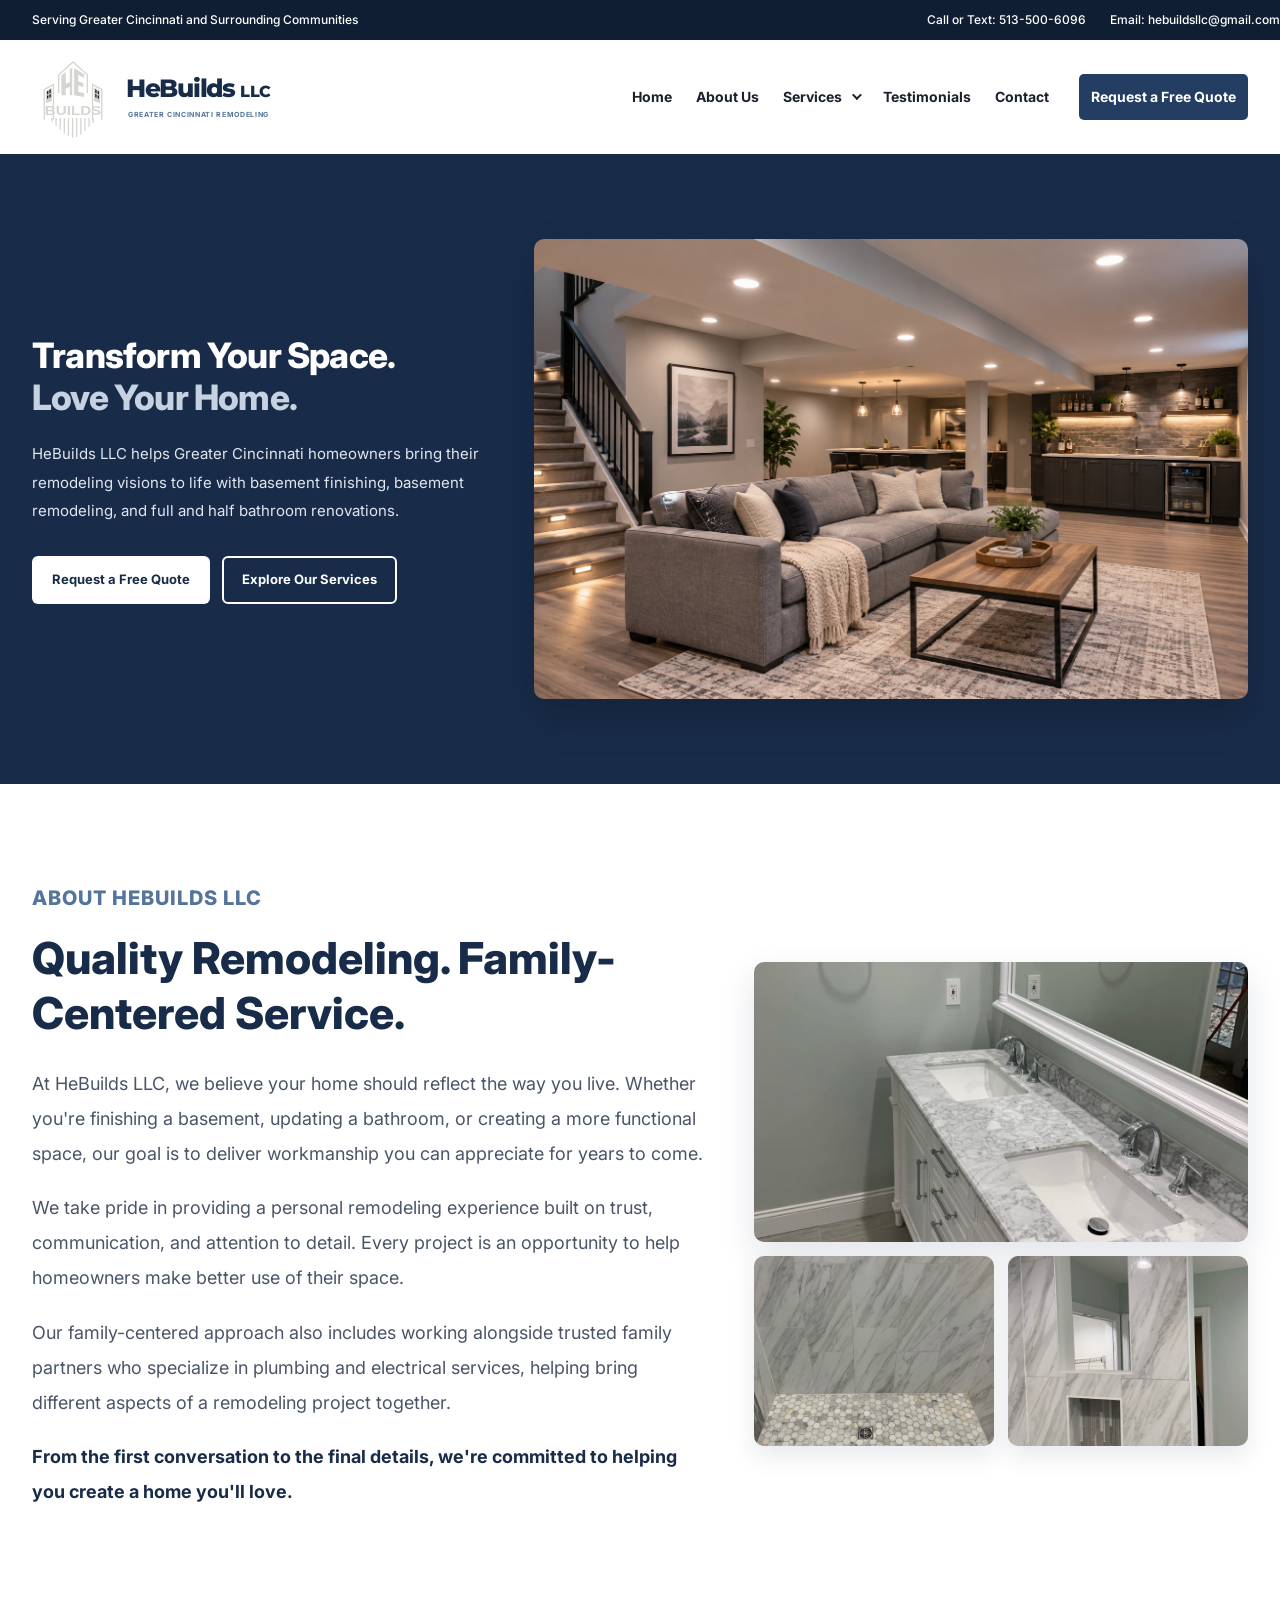
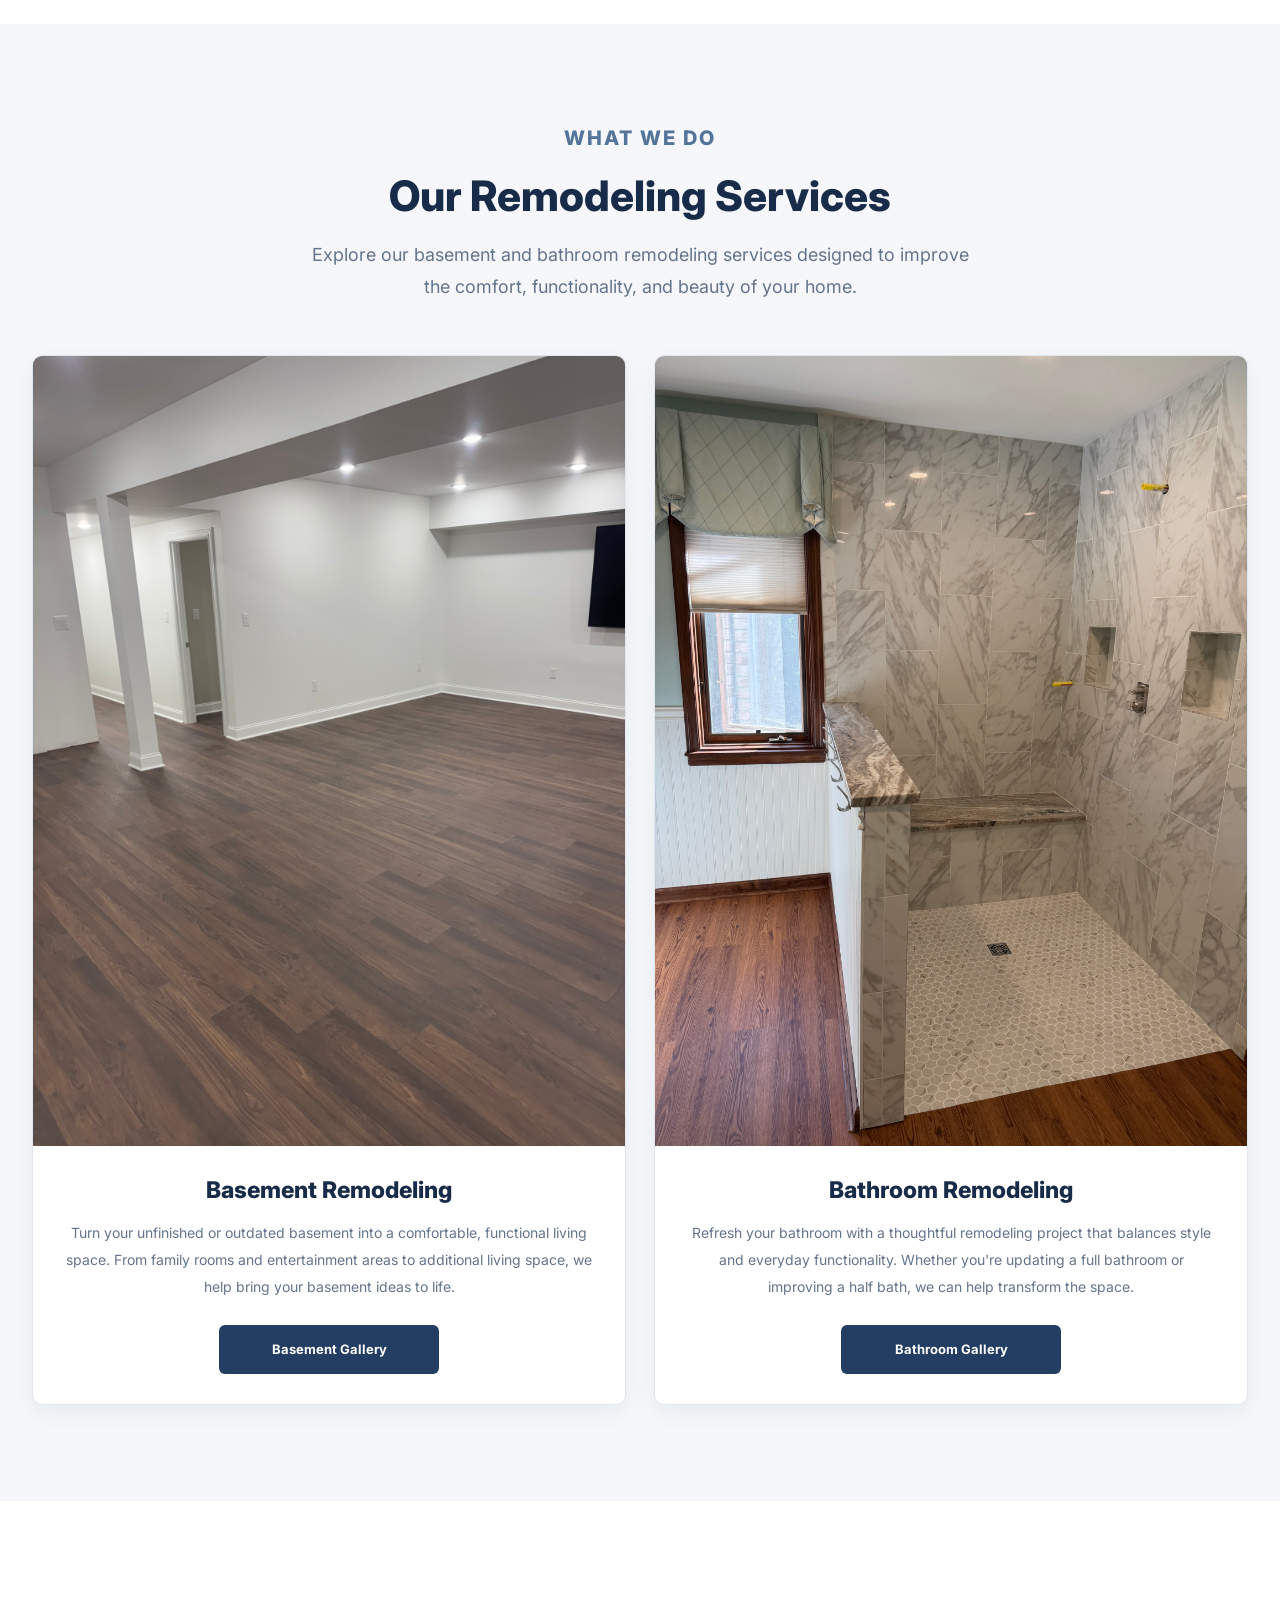
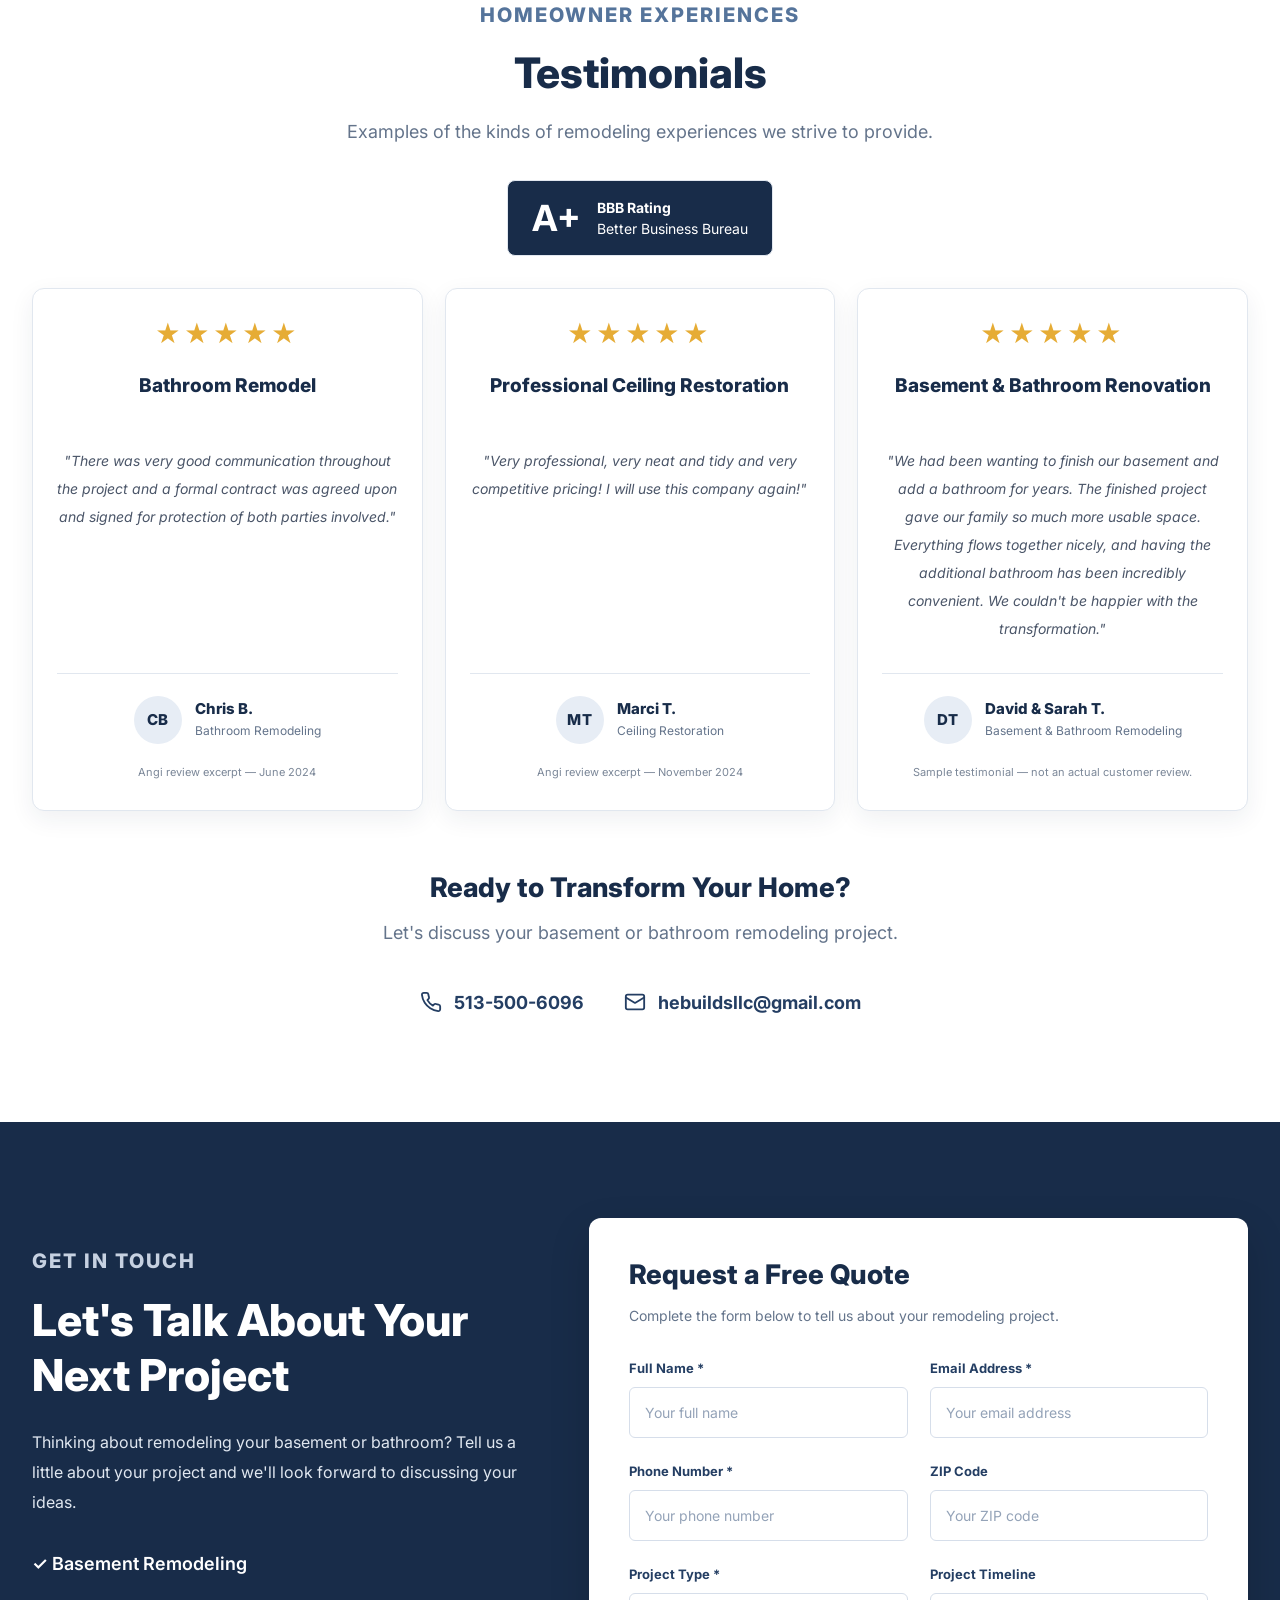
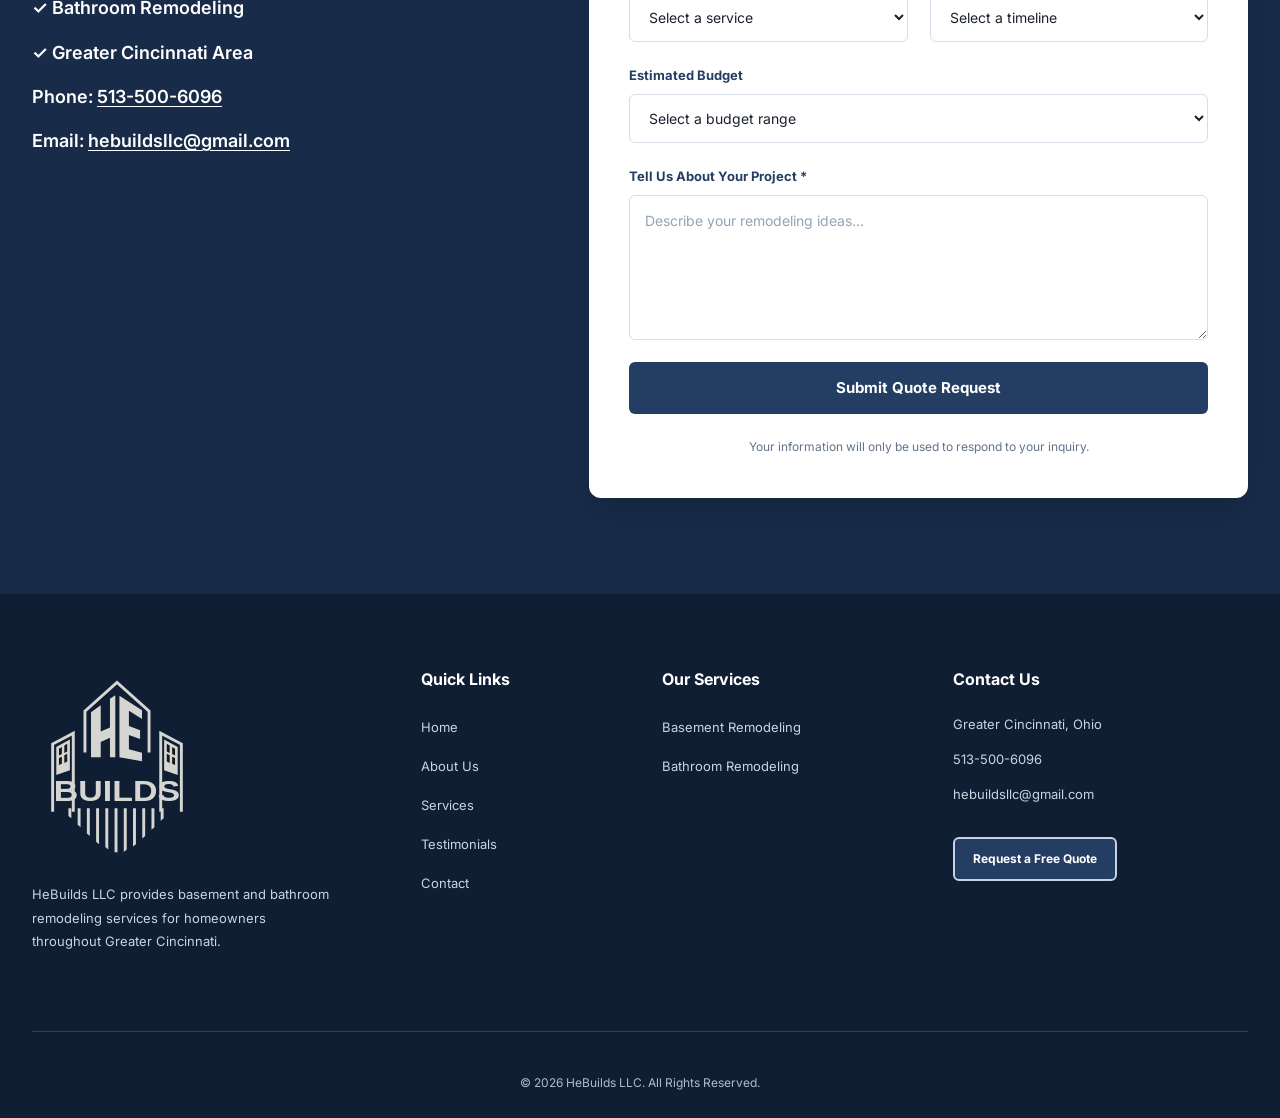
==== commit 6d73ca51: "SEO Updates" ====
--- a/index.html
+++ b/index.html
@@ -6,10 +6,10 @@
 
     <meta
       name="description"
-      content="HeBuilds LLC provides basement remodeling, bathroom remodeling, and home improvement services throughout Greater Cincinnati."
+      content="HeBuilds LLC provides basement finishing and bathroom remodeling throughout Greater Cincinnati. Explore completed projects and request a free quote."
     />
 
-    <title>HeBuilds LLC | Greater Cincinnati Remodeling</title>
+    <title>Cincinnati Basement &amp; Bathroom Remodeling | HeBuilds LLC</title>
 
     <link rel="stylesheet" href="style.css" />
     <script src="script.js" defer></script>
@@ -207,6 +207,32 @@
         }
       }
     </style>
+  
+    <!-- SEARCH ENGINE AND SOCIAL SHARING METADATA -->
+    <link rel="canonical" href="https://haney-code.github.io/hebuilds-llc/index.html" />
+    <meta property="og:type" content="website" />
+    <meta property="og:site_name" content="HeBuilds LLC" />
+    <meta property="og:title" content="Cincinnati Basement &amp; Bathroom Remodeling | HeBuilds LLC" />
+    <meta property="og:description" content="HeBuilds LLC provides basement finishing and bathroom remodeling throughout Greater Cincinnati. Explore completed projects and request a free quote." />
+    <meta property="og:url" content="https://haney-code.github.io/hebuilds-llc/index.html" />
+    <meta property="og:image" content="https://haney-code.github.io/hebuilds-llc/assets/hero.png" />
+    <meta name="twitter:card" content="summary_large_image" />
+    <script type="application/ld+json">
+{
+      "@context": "https://schema.org",
+      "@type": "HomeAndConstructionBusiness",
+      "@id": "https://haney-code.github.io/hebuilds-llc/index.html#business",
+      "name": "HeBuilds LLC",
+      "url": "https://haney-code.github.io/hebuilds-llc/index.html",
+      "telephone": "+1-513-500-6096",
+      "email": "hebuildsllc@gmail.com",
+      "areaServed": {
+            "@type": "Place",
+            "name": "Greater Cincinnati"
+      },
+      "image": "https://haney-code.github.io/hebuilds-llc/assets/hero.png"
+}
+    </script>
   </head>
 
   <body>
@@ -408,9 +434,9 @@
               </div>
 
               <p class="hero__description">
-                From beautiful basement transformations to thoughtfully designed
-                bathrooms, HeBuilds LLC helps Greater Cincinnati homeowners
-                bring their remodeling visions to life.
+                HeBuilds LLC helps Greater Cincinnati homeowners bring their
+                remodeling visions to life with basement finishing, basement
+                remodeling, and full and half bathroom renovations.
               </p>
 
               <div class="hero__actions">
--- a/style.css
+++ b/style.css
@@ -4008,81 +4008,144 @@
 
 }
 
-
 /* Restore a visible quote button on all pages and screen sizes. */
+
 footer a.footer__button {
+
   display: inline-flex;
+
   align-items: center;
+
   justify-content: center;
+
   min-height: 44px;
+
   padding: 12px 18px;
+
   border: 2px solid #c6d1e1;
+
   border-radius: 6px;
+
   background: #243e63;
+
   color: #ffffff;
+
   font-weight: 700;
+
   line-height: 1.3;
+
   text-align: center;
+
 }
 
 footer a.footer__button:hover {
+
   background: #405a7d;
+
   border-color: #ffffff;
+
   color: #ffffff;
+
 }
 
 /* Keep the menu close control visible above the open overlay. */
+
 @media (max-width: 1100px) {
+
   .menu--open .modal .btn__menu--close {
+
     display: flex;
+
     position: absolute;
+
     z-index: 1002;
+
     top: 56px;
+
     right: 18px;
+
     align-items: center;
+
     justify-content: center;
+
     color: #182c49;
+
     opacity: 1;
+
     visibility: visible;
-  }
+
+  }
+
 }
 
 /* Tablet footer: shift Quick Links and Contact another 16px right. */
+
 @media (min-width: 641px) and (max-width: 1024px) {
+
   footer .footer__row > .footer__column:nth-child(2),
+
   footer .footer__row > .footer__column:nth-child(4) {
+
     margin-left: 32px;
+
   }
 
   /* Keep the contact description wrapped within its column. */
+
   footer .footer__row > .footer__column:nth-child(4) > p {
+
     max-width: 225px;
+
     white-space: normal;
+
     overflow-wrap: normal;
-  }
+
+  }
+
 }
 
 /* Muted Services heading in the basement hamburger menu, matching Full Bathroom. */
+
 @media (max-width: 1100px) {
+
   .mobile__dropdown > summary.modal__link {
+
     color: #718096;
-  }
+
+  }
+
 }
 
 /* Always show the three remodeling links under a muted Services label. */
+
 @media (max-width: 1100px) {
+
   .mobile__dropdown .mobile__services-label {
+
     color: #718096;
+
     cursor: default;
-  }
+
+  }
+
   .mobile__dropdown .mobile__submenu {
+
     display: flex;
+
     flex-direction: column;
+
     align-items: center;
+
     gap: 12px;
+
     padding: 10px 0 15px 18px;
-  }
+
+  }
+
   .mobile__dropdown .mobile__submenu a {
+
     font-size: 15px;
-  }
-}
+
+  }
+
+}
